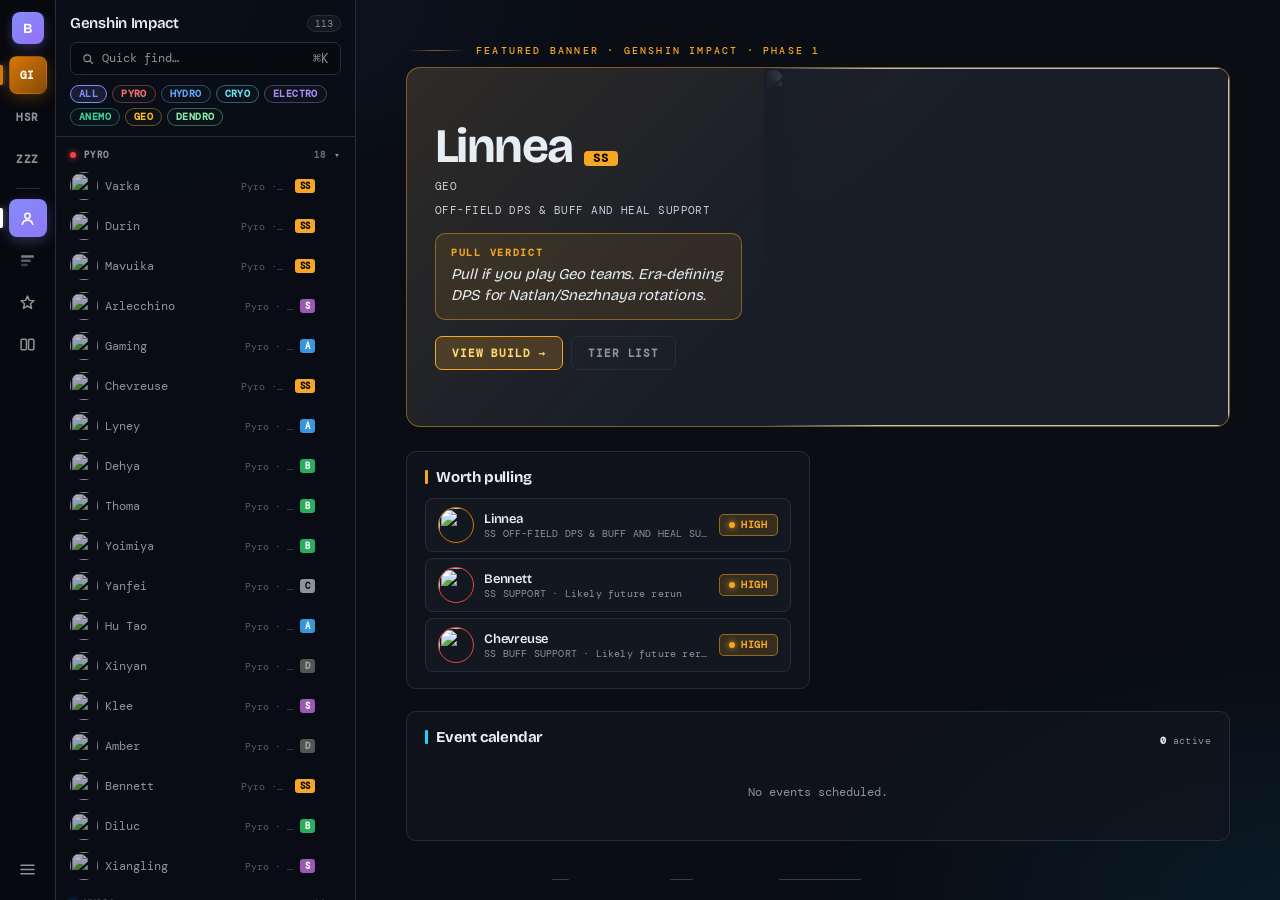
==== index.html @ f8e9bbef "Redesign: Codex nav, Polish detail, Pull Guide landing" ====
<!DOCTYPE html>
<html lang="en">
<head>
  <meta charset="UTF-8">
  <meta name="viewport" content="width=device-width, initial-scale=1.0">
  <title>builds</title>
  <link rel="preconnect" href="https://fonts.googleapis.com">
  <link rel="preconnect" href="https://fonts.gstatic.com" crossorigin>
  <link href="https://fonts.googleapis.com/css2?family=DM+Mono:wght@400;500&family=Bricolage+Grotesque:opsz,wght@12..96,400;12..96,500;12..96,600;12..96,700&display=swap" rel="stylesheet">
  <link rel="stylesheet" href="style.css">
</head>
<body>
  <div id="app">
    <!-- Icon rail: games + lenses + utility -->
    <aside id="rail">
      <div class="rail-brand" title="builds">B</div>
      <nav id="game-tabs" class="rail-section">
        <button class="rail-btn rail-game active" data-game="gi" data-tip="Genshin Impact">GI</button>
        <button class="rail-btn rail-game" data-game="hsr" data-tip="Honkai: Star Rail">HSR</button>
        <button class="rail-btn rail-game" data-game="zzz" data-tip="Zenless Zone Zero">ZZZ</button>
      </nav>
      <div class="rail-divider"></div>
      <nav id="lens-nav" class="rail-section">
        <button class="rail-btn rail-lens active" data-lens="characters" data-tip="Characters">
          <svg viewBox="0 0 16 16" fill="none" aria-hidden="true"><circle cx="8" cy="5.5" r="2.5" stroke="currentColor" stroke-width="1.5"/><path d="M3 14c.5-2.8 2.6-4.5 5-4.5s4.5 1.7 5 4.5" stroke="currentColor" stroke-width="1.5"/></svg>
        </button>
        <button class="rail-btn rail-lens" id="tier-btn" data-lens="tiers" data-tip="Tier list">
          <svg viewBox="0 0 16 16" fill="none" aria-hidden="true"><rect x="2" y="3" width="12" height="2.5" rx="0.5" fill="currentColor" opacity="0.85"/><rect x="2" y="7" width="9" height="2.5" rx="0.5" fill="currentColor" opacity="0.6"/><rect x="2" y="11" width="6" height="2.5" rx="0.5" fill="currentColor" opacity="0.4"/></svg>
        </button>
        <button class="rail-btn rail-lens" data-lens="favorites" data-tip="Pinned">
          <svg viewBox="0 0 16 16" fill="none" aria-hidden="true"><path d="M8 2l1.8 4 4.2.4-3.2 2.8 1 4.4L8 11.3 4.2 13.6l1-4.4L2 6.4l4.2-.4z" stroke="currentColor" stroke-width="1.4" stroke-linejoin="round"/></svg>
        </button>
        <button class="rail-btn rail-lens" data-lens="compare" data-tip="Compare">
          <svg viewBox="0 0 16 16" fill="none" aria-hidden="true"><rect x="2" y="3" width="5" height="10" rx="1" stroke="currentColor" stroke-width="1.4"/><rect x="9" y="3" width="5" height="10" rx="1" stroke="currentColor" stroke-width="1.4"/></svg>
        </button>
      </nav>
      <div class="rail-spacer"></div>
      <button id="density-toggle" class="rail-btn" data-tip="Toggle compact list">
        <svg viewBox="0 0 16 16" fill="none" aria-hidden="true"><path d="M2 4h12M2 8h12M2 12h12" stroke="currentColor" stroke-width="1.6" stroke-linecap="round"/></svg>
      </button>
      <span class="source-credit" id="source-credit"></span>
    </aside>

    <!-- Main area: sidebar + content -->
    <div id="main">
      <aside id="sidebar">
        <div id="sidebar-head">
          <div id="game-info">
            <span id="game-name">Genshin Impact</span>
            <span id="game-count">0</span>
          </div>
          <button id="palette-trigger" aria-label="Open command palette">
            <svg viewBox="0 0 16 16" fill="none" aria-hidden="true"><circle cx="7" cy="7" r="4.5" stroke="currentColor" stroke-width="1.5"/><path d="M10.5 10.5L14 14" stroke="currentColor" stroke-width="1.5" stroke-linecap="round"/></svg>
            <span class="palette-trigger-text">Quick find…</span>
            <span class="kbd palette-trigger-kbd">⌘K</span>
          </button>
          <div id="element-filter"></div>
        </div>
        <ul id="char-list"></ul>
      </aside>

      <main id="content">
        <button id="back-btn" class="hidden" aria-label="Back to character list">&#8592; characters</button>
        <div id="placeholder">
          <div id="highlights"></div>
          <span class="ph-prompt">← select a character · <kbd>/</kbd> to search · <kbd>⌘K</kbd> palette · <kbd>shift+click</kbd> to compare</span>
        </div>
        <div id="tier-view" class="hidden"></div>
        <div id="char-view" class="hidden">
          <header id="crumbs" class="crumbs">
            <span class="crumb crumb-game"></span>
            <span class="crumb-sep">/</span>
            <span class="crumb crumb-section"></span>
            <span class="crumb-sep">/</span>
            <span class="crumb crumb-current"></span>
          </header>
          <div id="char-left">
            <div id="char-portrait-wrap" class="hidden">
              <img id="char-portrait" alt="" referrerpolicy="no-referrer">
              <div id="char-nameplate">
                <h1 id="char-name"></h1>
                <span id="char-meta"></span>
              </div>
            </div>
            <div id="role-callout" class="hidden">
              <div class="role-label">role</div>
              <div id="role-text"></div>
              <div id="role-version" class="role-version"></div>
              <div id="role-status" class="role-status"></div>
            </div>
            <div id="left-cards"></div>
          </div>
          <div id="char-right">
            <div id="build-tabs"></div>
            <div id="build-panel"></div>
            <details id="notes-details">
              <summary>notes</summary>
              <pre id="notes-body"></pre>
            </details>
          </div>
          <aside id="compare-panel"></aside>
        </div>
      </main>
    </div>

    <!-- ⌘K Command palette -->
    <div id="palette" class="hidden" role="dialog" aria-label="Command palette">
      <div class="palette-backdrop"></div>
      <div class="palette-modal" role="document">
        <div class="palette-search">
          <svg viewBox="0 0 16 16" fill="none" aria-hidden="true"><circle cx="7" cy="7" r="4.5" stroke="currentColor" stroke-width="1.5"/><path d="M10.5 10.5L14 14" stroke="currentColor" stroke-width="1.5" stroke-linecap="round"/></svg>
          <input id="palette-input" type="text" placeholder="Search characters, lenses, actions…" autocomplete="off" spellcheck="false" />
          <span class="kbd">esc</span>
        </div>
        <div id="palette-results" class="palette-results"></div>
        <div class="palette-footer">
          <span><span class="kbd">↑</span><span class="kbd">↓</span> navigate</span>
          <span><span class="kbd">↵</span> open</span>
          <span><span class="kbd">⇧↵</span> compare</span>
          <span><span class="kbd">esc</span> close</span>
        </div>
      </div>
    </div>
  </div>
  <script src="app.js"></script>
</body>
</html>
---- style.css ----
*, *::before, *::after { box-sizing: border-box; margin: 0; padding: 0; }

:root {
  --bg:       #0d1117;
  --surface:  #161b22;
  --card:     #1a1f27;
  --card-hi:  #21262d;
  --border:   #2a2f37;
  --border-hi:#3a414b;
  --text:     #e6edf3;
  --muted:    #8b949e;
  --muted-hi: #c9d1d9;
  --accent:   #818cf8;
  --gold:     #f0c040;
  --green:    #3fb950;

  /* fonts */
  --font-mono:    "DM Mono", ui-monospace, "SFMono-Regular", "Cascadia Code", Menlo, monospace;
  --font-display: "Bricolage Grotesque", ui-sans-serif, system-ui, -apple-system, sans-serif;

  /* per-character accent — set by JS on character select; falls back to neutral indigo */
  --char-accent:      #818cf8;
  --char-accent-soft: #a5b4fc;
  --char-accent-fg:   #fff;

  /* ambient body gradient (per game) */
  --ambient-a: transparent;
  --ambient-b: transparent;

  --sidebar-w: 300px;
  --rail-w:    56px;
  font-size: 14px;
}

/* GI — cool blue tint */
body:not(.game-hsr):not(.game-zzz) {
  --bg:       #0a0d14;
  --surface:  #12161f;
  --card:     #181d28;
  --card-hi:  #1f2532;
  --border:   #272d39;
  --border-hi:#373e4c;
  --ambient-a: rgba(59, 130, 246, 0.13);   /* blue, top-left */
  --ambient-b: rgba(14, 165, 233, 0.09);   /* sky, bottom-right */
}

/* HSR — purple tint */
body.game-hsr {
  --bg:       #0d0a14;
  --surface:  #16121f;
  --card:     #1c1828;
  --card-hi:  #231f32;
  --border:   #2c2739;
  --border-hi:#3c364c;
  --ambient-a: rgba(168, 85, 247, 0.14);  /* violet, top-left */
  --ambient-b: rgba(192, 132, 252, 0.09); /* lighter violet, bottom-right */
}

/* ZZZ — warm orange tint */
body.game-zzz {
  --bg:       #100c08;
  --surface:  #1a140d;
  --card:     #1f1811;
  --card-hi:  #271f17;
  --border:   #322a20;
  --border-hi:#43392c;
  --ambient-a: rgba(249, 115, 22, 0.13);  /* orange, top-left */
  --ambient-b: rgba(217, 119, 6, 0.09);   /* amber, bottom-right */
}

body {
  background: var(--bg);
  color: var(--text);
  font-family: var(--font-mono);
  height: 100dvh;
  overflow: hidden;
  position: relative;
}
body::before {
  content: "";
  position: fixed;
  inset: 0;
  background:
    radial-gradient(ellipse 80% 40% at 0% 0%, var(--ambient-a), transparent 60%),
    radial-gradient(ellipse 60% 50% at 100% 100%, var(--ambient-b), transparent 60%);
  pointer-events: none;
  z-index: 0;
  transition: background 0.4s ease;
}
#app { position: relative; z-index: 1; }

#app {
  display: grid;
  grid-template-columns: var(--rail-w) 1fr;
  height: 100dvh;
}

/* ── icon rail (Codex nav) ─────────────────────────────────── */
#rail {
  background: color-mix(in srgb, var(--bg) 70%, #000 30%);
  border-right: 1px solid var(--border);
  display: flex;
  flex-direction: column;
  align-items: center;
  padding: 12px 0;
  gap: 4px;
  position: relative;
  z-index: 2;
}
.rail-brand {
  width: 32px; height: 32px;
  border-radius: 8px;
  background: linear-gradient(135deg, var(--char-accent, #6366f1), color-mix(in srgb, var(--char-accent, #6366f1) 50%, #a855f7));
  display: flex; align-items: center; justify-content: center;
  color: #fff;
  font-family: var(--font-display);
  font-weight: 700; font-size: 14px;
  letter-spacing: -0.5px;
  margin-bottom: 8px;
  box-shadow: 0 4px 12px color-mix(in srgb, var(--char-accent, #6366f1) 28%, transparent);
  transition: box-shadow 0.3s, background 0.3s;
  flex-shrink: 0;
}
.rail-section { display: flex; flex-direction: column; gap: 4px; align-items: center; }
.rail-divider {
  width: 24px; height: 1px;
  background: var(--border);
  margin: 6px 0;
  flex-shrink: 0;
}
.rail-spacer { flex: 1; min-height: 4px; }

.rail-btn {
  position: relative;
  width: 38px; height: 38px;
  border-radius: 8px;
  background: transparent;
  border: 1px solid transparent;
  color: var(--muted);
  cursor: pointer;
  display: inline-flex;
  align-items: center;
  justify-content: center;
  font-family: var(--font-mono);
  font-size: 10.5px;
  font-weight: 700;
  letter-spacing: 0.04em;
  transition: color 0.12s, background 0.12s, border-color 0.12s;
  flex-shrink: 0;
}
.rail-btn:hover {
  color: var(--text);
  background: rgba(255,255,255,0.04);
}
.rail-btn svg { width: 17px; height: 17px; flex-shrink: 0; }
.rail-btn.active {
  color: #fff;
  background: linear-gradient(135deg, var(--char-accent), color-mix(in srgb, var(--char-accent) 60%, #a855f7));
  box-shadow: 0 4px 14px color-mix(in srgb, var(--char-accent) 30%, transparent);
}
.rail-btn.active::before {
  content: "";
  position: absolute;
  left: -10px;
  top: 8px; bottom: 8px;
  width: 3px;
  background: #fff;
  border-radius: 0 2px 2px 0;
  box-shadow: 0 0 6px rgba(255,255,255,0.5);
}
/* tooltip on rail-btn hover */
.rail-btn[data-tip]::after {
  content: attr(data-tip);
  position: absolute;
  left: calc(100% + 10px);
  top: 50%;
  transform: translateY(-50%);
  background: rgba(20, 22, 30, 0.95);
  backdrop-filter: blur(6px);
  color: var(--text);
  font-family: var(--font-mono);
  font-size: 10.5px;
  letter-spacing: 0;
  padding: 4px 9px;
  border-radius: 5px;
  border: 1px solid var(--border-hi);
  white-space: nowrap;
  opacity: 0;
  pointer-events: none;
  z-index: 20;
  transition: opacity 0.12s;
  text-transform: none;
  font-weight: 400;
  box-shadow: 0 4px 16px rgba(0,0,0,0.4);
}
.rail-btn:hover[data-tip]::after { opacity: 1; transition-delay: 0.5s; }
.rail-btn .rail-pill {
  position: absolute;
  top: -3px;
  right: -3px;
  font-size: 8px;
  font-weight: 700;
  padding: 1px 4px;
  border-radius: 4px;
  background: var(--char-accent);
  color: #fff;
  letter-spacing: 0.04em;
}
#rail .source-credit {
  writing-mode: vertical-rl;
  transform: rotate(180deg);
  font-size: 9px;
  letter-spacing: 0.12em;
  opacity: 0.5;
  padding: 8px 0;
  display: none;
}

/* ── main area (sidebar + content) ──────────────────────────── */
#main {
  display: grid;
  grid-template-columns: var(--sidebar-w) 1fr;
  height: 100dvh;
  overflow: hidden;
  min-width: 0;
}

/* ── (deprecated topbar removed; rules below kept for legacy classes) ── */
.logo { font-weight: 700; color: var(--text); letter-spacing: -0.5px; }
.chrome-btn {
  background: transparent;
  border: 1px solid var(--border);
  color: var(--muted);
  border-radius: 5px;
  padding: 4px 8px;
  display: inline-flex;
  align-items: center;
  justify-content: center;
  cursor: pointer;
  transition: color 0.12s, border-color 0.12s, background 0.12s;
}
.chrome-btn:hover { color: var(--text); border-color: var(--muted); }
.chrome-btn.active {
  color: var(--accent);
  border-color: var(--accent);
  background: color-mix(in srgb, var(--accent) 12%, transparent);
}
.source-link { color: var(--muted); text-decoration: none; transition: color 0.12s; }
.source-link:hover { color: var(--accent); }
.source-sep { color: var(--border); }

/* ── game tabs (rail variant) ── */
.rail-game.active {
  color: #fff;
  background: linear-gradient(135deg, var(--accent-game), color-mix(in srgb, var(--accent-game, var(--accent)) 60%, transparent));
  box-shadow: 0 4px 14px color-mix(in srgb, var(--accent-game, var(--accent)) 30%, transparent);
}
.rail-game[data-game="gi"]  { --accent-game: #d97706; }
.rail-game[data-game="hsr"] { --accent-game: #6366f1; }
.rail-game[data-game="zzz"] { --accent-game: #d946ef; }
.rail-game.active::before { background: var(--accent-game); }

/* HSR path badge + release date next to character name */
.path-badge {
  font-size: 11px;
  color: var(--muted);
  border: 1px solid var(--border);
  border-radius: 4px;
  padding: 1px 6px;
  vertical-align: middle;
  margin-left: 6px;
}
.release-date {
  font-size: 11px;
  color: var(--muted);
  margin-left: 8px;
  vertical-align: middle;
}

/* ── layout (deprecated, kept for back-compat with mobile rules) ── */
#layout { display: contents; }

/* ── sidebar ── */
#sidebar {
  flex-shrink: 0;
  border-right: 1px solid var(--border);
  display: flex;
  flex-direction: column;
  overflow: hidden;
  background: color-mix(in srgb, var(--bg) 85%, transparent);
}

#sidebar-head {
  padding: 14px 14px 10px;
  border-bottom: 1px solid var(--border);
  display: flex;
  flex-direction: column;
  gap: 10px;
  flex-shrink: 0;
}
#game-info {
  display: flex; align-items: center; justify-content: space-between;
}
#game-name {
  font-family: var(--font-display);
  font-weight: 600;
  font-size: 15px;
  color: var(--text);
  letter-spacing: -0.3px;
}
#game-count {
  font-size: 10px;
  color: var(--muted);
  background: rgba(255,255,255,0.04);
  border: 1px solid var(--border);
  padding: 1px 7px;
  border-radius: 10px;
  font-variant-numeric: tabular-nums;
}

#palette-trigger {
  display: flex; align-items: center; gap: 8px;
  padding: 7px 11px;
  background: rgba(0,0,0,0.3);
  border: 1px solid var(--border);
  border-radius: 7px;
  color: var(--muted);
  cursor: pointer;
  font-family: var(--font-mono);
  transition: border-color 0.12s, color 0.12s, background 0.12s;
  width: 100%;
  text-align: left;
}
#palette-trigger:hover {
  border-color: var(--border-hi);
  color: var(--text);
  background: rgba(0,0,0,0.4);
}
#palette-trigger svg { width: 12px; height: 12px; flex-shrink: 0; }
.palette-trigger-text { flex: 1; font-size: 11.5px; }
.palette-trigger-kbd { margin-left: auto; }

#element-filter {
  display: flex;
  flex-wrap: wrap;
  gap: 5px;
}
#element-filter:empty { display: none; }

.elem-btn {
  font-family: var(--font-mono);
  font-size: 9.5px;
  font-weight: 600;
  padding: 2px 8px;
  border-radius: 10px;
  border: 1px solid var(--border);
  background: rgba(255,255,255,0.02);
  color: var(--muted);
  cursor: pointer;
  letter-spacing: 0.04em;
  text-transform: uppercase;
  transition: opacity 0.1s, color 0.1s, border-color 0.1s, background 0.1s;
}
.elem-btn:hover { color: var(--text); border-color: var(--border-hi); }
.elem-btn-all {
  border-color: var(--accent);
  color: var(--accent);
  background: color-mix(in srgb, var(--accent) 12%, transparent);
}

#char-list {
  list-style: none;
  overflow-y: auto;
  flex: 1;
  padding: 4px 0;
}
#char-list::-webkit-scrollbar { width: 4px; }
#char-list::-webkit-scrollbar-track { background: transparent; }
#char-list::-webkit-scrollbar-thumb { background: var(--border); border-radius: 2px; }

#char-list li {
  padding: 6px 10px 6px 12px;
  cursor: pointer;
  font-size: 12px;
  color: var(--muted);
  border-left: 2px solid transparent;
  transition: color 0.1s, border-color 0.1s, background 0.1s;
  display: flex;
  align-items: center;
  gap: 7px;
  overflow: hidden;
}
.li-icon {
  width: 28px;
  height: 28px;
  border-radius: 50%;
  object-fit: cover;
  flex-shrink: 0;
  opacity: 0.7;
  transition: opacity 0.1s;
}
#char-list li:hover .li-icon,
#char-list li.active .li-icon { opacity: 1; }
.li-name {
  flex: 1 1 60%;
  overflow: hidden;
  text-overflow: ellipsis;
  white-space: nowrap;
  min-width: 7ch;
}
.li-ver {
  font-size: 10px;
  color: var(--muted);
  opacity: 0.6;
  flex: 0 1 auto;
  white-space: nowrap;
  overflow: hidden;
  text-overflow: ellipsis;
  min-width: 0;
}
#char-list li:hover { color: var(--text); background: var(--surface); }
#char-list li.active {
  color: var(--char-accent);
  border-left-color: var(--char-accent);
  background: color-mix(in srgb, var(--char-accent) 8%, var(--surface));
}

/* ── main content ── */
#content {
  flex: 1;
  overflow-y: auto;
  padding: 20px 22px;
}
#content::-webkit-scrollbar { width: 6px; }
#content::-webkit-scrollbar-track { background: transparent; }
#content::-webkit-scrollbar-thumb { background: var(--border); border-radius: 3px; }

#placeholder {
  height: 100%;
  display: flex;
  align-items: center;
  justify-content: center;
}
.ph-prompt { color: var(--muted); font-size: 13px; }

.hidden { display: none !important; }

/* ── character view grid (Chasey-inspired three-region layout) ── */
#char-view {
  display: grid;
  grid-template-columns: minmax(220px, 280px) minmax(0, 1fr);
  gap: 14px 22px;
  align-items: start;
  animation: char-fade 220ms ease-out;
}
#char-left {
  display: flex;
  flex-direction: column;
  gap: 14px;
  position: sticky;
  top: 0;
  align-self: start;
}
#char-right {
  display: flex;
  flex-direction: column;
  gap: 14px;
  min-width: 0;
}
@keyframes char-fade { from { opacity: 0; transform: translateY(4px); } to { opacity: 1; transform: none; } }

#char-portrait-wrap {
  position: relative;
  width: 100%;
  aspect-ratio: 3 / 4;
  overflow: hidden;
  border-radius: 10px;
  background: linear-gradient(180deg, var(--card) 0%, #14181f 100%);
  border: 1px solid var(--border);
  box-shadow: 0 1px 0 0 color-mix(in srgb, var(--char-accent) 18%, transparent) inset,
              0 0 0 1px color-mix(in srgb, var(--char-accent) 14%, transparent);
  transition: box-shadow 0.3s ease;
}
#char-portrait-wrap.hidden { display: none; }
#char-portrait {
  position: absolute;
  inset: 0;
  width: 100%;
  height: 100%;
  object-fit: cover;
  object-position: center top;
  display: block;
}
body.game-zzz #char-portrait { transform: scale(1.15); object-position: center 30%; }

/* gradient fade so the nameplate is readable */
#char-portrait-wrap::after {
  content: "";
  position: absolute;
  inset: auto 0 0 0;
  height: 50%;
  background: linear-gradient(180deg, transparent 0%, rgba(8,10,14,0.0) 30%, rgba(8,10,14,0.78) 78%, rgba(8,10,14,0.92) 100%);
  pointer-events: none;
}

#char-nameplate {
  position: absolute;
  left: 14px;
  right: 14px;
  bottom: 14px;
  z-index: 2;
  display: flex;
  flex-direction: column;
  gap: 4px;
  pointer-events: none;
}
#char-name {
  font-size: 26px;
  font-weight: 700;
  letter-spacing: -0.6px;
  color: #fff;
  text-shadow: 0 1px 2px rgba(0,0,0,0.6);
  display: flex;
  align-items: center;
  gap: 8px;
  flex-wrap: wrap;
  line-height: 1.05;
  font-family: var(--font-display);
}
#char-name::before {
  content: "";
  display: inline-block;
  width: 3px;
  height: 1em;
  background: var(--char-accent);
  border-radius: 1px;
  margin-right: 2px;
  box-shadow: 0 0 8px color-mix(in srgb, var(--char-accent) 70%, transparent);
}
.char-tier-badge { font-size: 11px; padding: 2px 7px; }
#char-meta {
  font-size: 11px;
  color: var(--muted-hi);
  text-shadow: 0 1px 2px rgba(0,0,0,0.7);
  display: flex;
  flex-wrap: wrap;
  gap: 6px;
  align-items: center;
}

/* ── role callout (left column, under portrait) ── */
#role-callout {
  background: var(--card);
  border: 1px solid var(--border);
  border-radius: 10px;
  padding: 14px 16px;
  position: relative;
  overflow: hidden;
}
#role-callout::before {
  content: "";
  position: absolute;
  left: 0; top: 0; bottom: 0;
  width: 3px;
  background: var(--char-accent);
  box-shadow: 0 0 12px color-mix(in srgb, var(--char-accent) 50%, transparent);
}
.role-label {
  font-size: 10px;
  font-weight: 700;
  letter-spacing: 0.12em;
  color: var(--char-accent);
  text-transform: uppercase;
  margin-bottom: 6px;
}
#role-text {
  font-size: 14px;
  font-weight: 600;
  color: var(--text);
  letter-spacing: 0.02em;
  text-transform: uppercase;
  line-height: 1.25;
}
.role-star { color: var(--gold); font-size: 11px; margin-left: 2px; }
.role-version {
  font-size: 11px;
  color: var(--muted);
  margin-top: 8px;
  padding-top: 8px;
  border-top: 1px dashed var(--border-hi);
}
.role-version:empty { display: none; }

/* status pill (NEW / RECENT / UPCOMING) */
.role-status {
  margin-top: 8px;
}
.role-status:empty { display: none; }
.pill {
  display: inline-block;
  font-size: 9px;
  font-weight: 700;
  letter-spacing: 0.1em;
  padding: 2px 7px;
  border-radius: 3px;
  text-transform: uppercase;
  border: 1px solid transparent;
}
.pill-new {
  background: color-mix(in srgb, var(--char-accent) 18%, transparent);
  border-color: var(--char-accent);
  color: var(--char-accent);
}
.pill-recent {
  background: color-mix(in srgb, var(--char-accent) 8%, transparent);
  border-color: color-mix(in srgb, var(--char-accent) 45%, transparent);
  color: color-mix(in srgb, var(--char-accent) 75%, var(--text));
}
.pill-upcoming {
  background: rgba(255, 255, 255, 0.04);
  border-color: var(--border-hi);
  color: var(--muted-hi);
}

/* sidebar status pill (small dot) */
.li-status {
  display: inline-block;
  width: 6px;
  height: 6px;
  border-radius: 50%;
  background: var(--accent);
  margin-left: 6px;
  flex-shrink: 0;
  box-shadow: 0 0 6px color-mix(in srgb, var(--accent) 60%, transparent);
}

/* ── left-column extra cards (stat targets, pull priority) ── */
#left-cards {
  display: flex;
  flex-direction: column;
  gap: 14px;
}
#left-cards:empty { display: none; }
.build-card.left-card { padding: 12px 14px; }
.build-card.left-card .card-label { margin-bottom: 8px; padding-bottom: 6px; }

.stat-target-grid {
  display: grid;
  grid-template-columns: minmax(0, 1fr) auto;
  gap: 4px 12px;
  font-size: 11.5px;
  line-height: 1.5;
}
.stat-target-grid + .stat-section-title { margin-top: 10px; }
.stat-section-title {
  font-size: 10px;
  font-weight: 700;
  letter-spacing: 0.08em;
  text-transform: uppercase;
  color: var(--muted);
  margin-bottom: 4px;
  padding-bottom: 4px;
  border-bottom: 1px dashed var(--border-hi);
}
.st-label {
  color: var(--muted);
  white-space: nowrap;
  overflow: hidden;
  text-overflow: ellipsis;
}
.st-value {
  color: var(--text);
  font-weight: 500;
  font-variant-numeric: tabular-nums;
  text-align: right;
  white-space: nowrap;
}
.st-full {
  grid-column: 1 / -1;
  color: var(--text);
}

/* pull priority */
.pull-priority .pp-body {
  font-size: 12px;
  color: var(--text);
  line-height: 1.5;
  padding: 6px 10px;
  background: color-mix(in srgb, var(--char-accent) 10%, transparent);
  border: 1px solid color-mix(in srgb, var(--char-accent) 30%, transparent);
  border-radius: 6px;
  font-style: italic;
  font-weight: 500;
}

/* ── team thumbnails (HSR & ZZZ) ── */
.team-thumbs {
  display: inline-flex;
  flex-wrap: wrap;
  gap: 6px;
  align-items: center;
}
.team-thumb {
  display: inline-flex;
  align-items: center;
  gap: 5px;
  padding: 2px 8px 2px 2px;
  background: var(--surface);
  border: 1px solid var(--border);
  border-radius: 16px;
  font-size: 11px;
  color: var(--text);
}
.tm-icon {
  width: 22px;
  height: 22px;
  border-radius: 50%;
  object-fit: cover;
  flex-shrink: 0;
  background: var(--surface);
}
.tm-icon-blank {
  background: linear-gradient(135deg, var(--card-hi), var(--border));
}
.tm-name {
  white-space: nowrap;
  letter-spacing: -0.01em;
}

.hsr-team-members.team-thumbs { display: flex; }

#build-tabs {
  display: flex;
  gap: 8px;
  flex-wrap: wrap;
  margin-bottom: 0;
}
#build-tabs:empty { display: none; }

.tab-btn {
  background: var(--surface);
  border: 1px solid var(--border);
  border-radius: 6px;
  color: var(--muted);
  cursor: pointer;
  font-family: inherit;
  font-size: 11px;
  padding: 5px 12px;
  transition: color 0.15s, border-color 0.15s, background 0.15s;
  display: flex;
  align-items: center;
  gap: 6px;
  text-transform: uppercase;
  letter-spacing: 0.04em;
}
.tab-btn:hover { color: var(--text); border-color: var(--muted); }
.tab-btn.active {
  color: var(--char-accent);
  border-color: var(--char-accent);
  background: color-mix(in srgb, var(--char-accent) 10%, var(--card));
}
.tab-star { color: var(--gold); font-size: 10px; }

/* ── build panel (right column, 2-col grid of cards) ── */
#build-panel {
  display: grid;
  grid-template-columns: 1fr;
  gap: 12px;
}
@media (min-width: 1280px) {
  #build-panel { grid-template-columns: 1fr 1fr; }
}
@media (max-width: 880px) {
  #char-view {
    grid-template-columns: 1fr;
  }
  #char-left { position: static; }
  #char-portrait-wrap { aspect-ratio: 16/9; max-height: 360px; }
  #char-portrait { object-position: center 25%; }
}
@media (max-width: 720px) {
  #build-panel { grid-template-columns: 1fr; }
}
.build-card.wide { grid-column: 1 / -1; }

.build-card {
  background: var(--card);
  border: 1px solid var(--border);
  border-radius: 10px;
  padding: 14px 16px;
  transition: border-color 0.18s;
}
.build-card:hover { border-color: var(--border-hi); }

.card-label {
  font-size: 10px;
  font-weight: 700;
  letter-spacing: 0.1em;
  color: var(--char-accent);
  text-transform: uppercase;
  margin-bottom: 10px;
  display: flex;
  align-items: center;
  gap: 7px;
  padding-bottom: 8px;
  border-bottom: 1px solid color-mix(in srgb, var(--char-accent) 16%, var(--border));
}
.card-label .sec-ico {
  width: 14px;
  height: 14px;
  flex-shrink: 0;
  opacity: 0.9;
}
.card-body {
  font-size: 12px;
  line-height: 1.65;
  color: var(--text);
  white-space: pre-wrap;
  word-break: break-word;
}
.card-body .tier-1 { color: var(--gold); }
.card-body .tier-2 { color: #a5b4fc; }
.card-body .tier-eq { color: var(--muted); }

/* ── rarity pills (Chasey-style tinted item chips) ── */
.item-pill {
  display: inline-block;
  font-size: 12px;
  font-weight: 500;
  padding: 2px 9px;
  border-radius: 4px;
  background: var(--surface);
  border: 1px solid var(--border-hi);
  color: var(--text);
  line-height: 1.4;
  letter-spacing: -0.01em;
  white-space: nowrap;
}
.item-pill.rarity-5 {
  background: color-mix(in srgb, #f0b400 14%, transparent);
  border-color: color-mix(in srgb, #f0b400 50%, transparent);
  color: #fcd66e;
}
.item-pill.rarity-4 {
  background: color-mix(in srgb, #b78bff 14%, transparent);
  border-color: color-mix(in srgb, #b78bff 45%, transparent);
  color: #d4bbff;
}
.item-pill.rarity-3 {
  background: color-mix(in srgb, #5b9eff 14%, transparent);
  border-color: color-mix(in srgb, #5b9eff 45%, transparent);
  color: #a8c8ff;
}
.item-pill.tier-1 { box-shadow: 0 0 0 1px color-mix(in srgb, currentColor 40%, transparent) inset; }
.item-pill.tier-eq { opacity: 0.65; }
.item-name-wrap { display: inline-block; }
.item-foot {
  color: var(--char-accent);
  font-weight: 700;
  font-size: 11px;
  margin-left: 1px;
  vertical-align: super;
}

/* ── notes ── */
#notes-details {
  background: var(--card);
  border: 1px solid var(--border);
  border-radius: 10px;
  padding: 12px 16px;
}
#notes-details summary {
  cursor: pointer;
  font-size: 10px;
  font-weight: 700;
  letter-spacing: 0.1em;
  text-transform: uppercase;
  color: var(--char-accent);
  user-select: none;
  list-style: none;
}
#notes-details summary::before {
  content: "▶ ";
  font-size: 8px;
}
#notes-details[open] summary::before { content: "▼ "; }
#notes-body {
  margin-top: 12px;
  font-size: 12px;
  line-height: 1.65;
  color: var(--text);
  white-space: pre-wrap;
  word-break: break-word;
  font-family: inherit;
}

/* ── ranked item list (weapons / LC / W-engines) ── */
.item-list { display: flex; flex-direction: column; gap: 8px; }
.item-row { display: flex; gap: 8px; align-items: flex-start; }
.item-rank {
  font-size: 10px;
  color: var(--muted);
  width: 14px;
  flex-shrink: 0;
  padding-top: 2px;
  text-align: right;
}
.item-body { display: flex; flex-direction: column; gap: 2px; min-width: 0; }
.item-name { font-size: 12px; font-weight: 600; word-break: break-word; }
.item-desc { font-size: 11px; color: var(--muted); line-height: 1.5; white-space: pre-wrap; word-break: break-word; }

/* ── ability priority chain ── */
.ability-chain { display: flex; flex-wrap: wrap; align-items: center; gap: 4px; padding: 4px 0; }
.ability-node {
  font-size: 11px;
  border: 1px solid var(--border);
  border-radius: 4px;
  padding: 2px 8px;
  background: var(--surface);
  white-space: nowrap;
}
.ability-arrow { color: var(--muted); font-size: 11px; }
.ability-note { font-size: 11px; color: var(--muted); margin-top: 8px; line-height: 1.5; font-style: italic; }

/* ── stat grid (ZZZ disc slot assignments) ── */
.stat-grid {
  display: grid;
  grid-template-columns: auto 1fr;
  gap: 4px 12px;
  font-size: 12px;
  line-height: 1.6;
}
.stat-slot { color: var(--muted); font-size: 11px; white-space: nowrap; }
.stat-val { color: var(--text); word-break: break-word; }
.stat-full { grid-column: 1 / -1; color: var(--text); }

/* ── ZZZ disc drive sets ── */
.disc-sets {
  display: flex;
  flex-direction: column;
  gap: 8px;
  margin-bottom: 12px;
}
.disc-row {
  display: flex;
  align-items: center;
  flex-wrap: wrap;
  gap: 6px;
}
.disc-pc-label {
  font-size: 10px;
  font-weight: 700;
  letter-spacing: 0.06em;
  color: var(--muted);
  text-transform: uppercase;
  flex-shrink: 0;
  width: 28px;
}
.disc-chip {
  font-size: 11px;
  color: var(--muted);
  background: var(--surface);
  border: 1px solid var(--border);
  border-radius: 4px;
  padding: 2px 8px;
  white-space: nowrap;
}
.disc-chip.disc-bis {
  color: var(--char-accent);
  border-color: color-mix(in srgb, var(--char-accent) 60%, transparent);
  background: color-mix(in srgb, var(--char-accent) 8%, var(--surface));
}
.disc-pair-group {
  display: inline-flex;
  align-items: center;
  gap: 2px;
}
.disc-pair-sep {
  font-size: 10px;
  color: var(--muted);
  padding: 0 1px;
}
.disc-chip-wrap {
  display: inline-flex;
  flex-direction: column;
  align-items: flex-start;
  gap: 2px;
}
.disc-chip-label {
  font-size: 10px;
  color: var(--muted);
  opacity: 0.8;
  padding-left: 2px;
}
.disc-notes-body {
  font-size: 12px;
  line-height: 1.65;
  color: var(--text);
  white-space: pre-wrap;
  word-break: break-word;
  opacity: 0.85;
}

/* ── ZZZ team comps ── */
.team-chips {
  display: flex;
  flex-wrap: wrap;
  gap: 6px;
}
.team-rows {
  display: flex;
  flex-direction: column;
  gap: 6px;
}
.team-row {
  display: flex;
  flex-wrap: wrap;
  align-items: center;
  gap: 5px;
}
.team-chip {
  font-size: 11px;
  color: var(--muted);
  background: var(--surface);
  border: 1px solid var(--border);
  border-radius: 4px;
  padding: 3px 10px;
  white-space: nowrap;
}
.team-member-chip {
  font-size: 10px;
  color: var(--char-accent);
  background: transparent;
  border: 1px solid var(--border);
  border-radius: 3px;
  padding: 2px 7px;
  white-space: nowrap;
}


/* ── HSR example teams ── */
.hsr-teams {
  display: flex;
  flex-direction: column;
  gap: 10px;
}
.hsr-team-group {
  display: flex;
  flex-direction: column;
  gap: 4px;
}
.hsr-team-label {
  font-size: 10px;
  color: var(--muted);
  text-transform: uppercase;
  letter-spacing: 0.05em;
}
.hsr-team-members {
  display: flex;
  flex-wrap: wrap;
  gap: 5px;
}
.hsr-team-chip {
  font-size: 11px;
  background: var(--surface);
  border: 1px solid var(--border);
  border-radius: 4px;
  padding: 3px 10px;
  white-space: nowrap;
}

#tier-wrap { display: none; }

/* ── Tier badges (sidebar) ───────────────────────────────── */
.tier-badge {
  font-size: 9px;
  font-weight: 700;
  padding: 1px 5px;
  border-radius: 3px;
  margin-left: auto;
  flex-shrink: 0;
  letter-spacing: 0.02em;
}
.tier-T0   { background: #f5a623; color: #000; }
.tier-T0_5 { background: #e8832a; color: #fff; }
.tier-T1   { background: #9b59b6; color: #fff; }
.tier-T1_5 { background: #5b7fd4; color: #fff; }
.tier-T2   { background: #3498db; color: #fff; }
.tier-T3   { background: #27ae60; color: #fff; }
.tier-T4   { background: var(--muted); color: var(--bg); }
.tier-SS   { background: #f5a623; color: #000; }
.tier-S    { background: #9b59b6; color: #fff; }
.tier-A    { background: #3498db; color: #fff; }
.tier-B    { background: #27ae60; color: #fff; }
.tier-C    { background: var(--muted); color: var(--bg); }
.tier-D    { background: #555; color: #aaa; }

/* ── Tier view ───────────────────────────────────────────── */
.tier-section { margin-bottom: 28px; }
.tier-section-header {
  display: inline-block;
  font-size: 11px;
  font-weight: 700;
  letter-spacing: 0.06em;
  padding: 2px 8px;
  border-radius: 4px;
  margin-bottom: 10px;
}
.tier-char-grid {
  display: flex;
  flex-wrap: wrap;
  gap: 8px;
}
.tier-char-chip {
  display: flex;
  align-items: center;
  gap: 6px;
  font-size: 12px;
  background: var(--surface);
  border: 1px solid var(--border);
  border-radius: 6px;
  padding: 4px 8px 4px 4px;
  cursor: default;
}
.tier-char-icon {
  width: 28px;
  height: 28px;
  border-radius: 4px;
  object-fit: cover;
}
.tier-char-name { color: var(--text); }
.view-header {
  font-size: 10px;
  font-weight: 700;
  letter-spacing: 0.08em;
  text-transform: uppercase;
  color: var(--muted);
  margin-bottom: 16px;
}

/* ── back button (mobile only, floats over content) ── */
#back-btn {
  display: none;
}
@media (max-width: 640px) {
  #back-btn {
    display: inline-flex;
    align-items: center;
    gap: 6px;
    position: fixed;
    top: 12px;
    left: 12px;
    z-index: 20;
    background: color-mix(in srgb, var(--bg) 88%, transparent);
    backdrop-filter: blur(8px);
    border: 1px solid var(--border-hi);
    color: var(--char-accent);
    font-family: var(--font-mono);
    font-size: 12px;
    font-weight: 600;
    cursor: pointer;
    padding: 7px 12px;
    border-radius: 7px;
    box-shadow: 0 4px 14px rgba(0,0,0,0.4);
    text-decoration: none;
  }
  #back-btn.hidden { display: none; }
  #back-btn:hover, #back-btn:active {
    background: color-mix(in srgb, var(--char-accent) 18%, var(--bg));
  }
  /* Push content down so it doesn't sit under the back button */
  body.viewing-char #content { padding-top: 56px; }
}

/* ── mobile + tablet layout ─────────────────────────────────── */
@media (max-width: 880px) {
  :root { --sidebar-w: 260px; }
  #char-view {
    grid-template-columns: 1fr;
  }
  #char-left { position: static; }
  #char-portrait-wrap { aspect-ratio: 16/9; max-height: 280px; }
  #char-portrait { object-position: center 22%; }
}

@media (max-width: 640px) {
  :root {
    --rail-w: 0px;
    --sidebar-w: 100vw;
    font-size: 13px;
  }

  /* Rail collapses to a fixed bottom bar */
  #app {
    grid-template-columns: 1fr;
    grid-template-rows: minmax(0, 1fr) 56px;
  }
  #rail {
    grid-row: 2;
    grid-column: 1;
    flex-direction: row;
    width: 100%;
    height: 56px;
    min-width: 0;
    border-right: none;
    border-top: 1px solid var(--border);
    padding: 6px 10px;
    gap: 4px;
    overflow-x: auto;
    overflow-y: hidden;
    -webkit-overflow-scrolling: touch;
    flex-wrap: nowrap;
    align-items: center;
    background: color-mix(in srgb, var(--bg) 92%, #000 8%);
    z-index: 5;
  }
  #rail::-webkit-scrollbar { display: none; }
  #rail .rail-brand { display: none; }
  #rail .rail-divider {
    width: 1px;
    height: 22px;
    margin: 0 4px;
    flex-shrink: 0;
  }
  #rail .rail-section {
    flex-direction: row;
    gap: 4px;
  }
  #rail .rail-spacer { display: none; }
  #rail .rail-btn[data-tip]::after { display: none; }
  #rail .rail-btn.active::before { display: none; }
  #rail .rail-btn {
    width: 40px; height: 40px;
    flex-shrink: 0;
  }

  #main {
    grid-row: 1;
    grid-template-columns: 1fr;
    position: relative;
    overflow: hidden;
    min-height: 0;
  }

  #sidebar {
    position: absolute;
    inset: 0;
    width: 100%;
    border-right: none;
    z-index: 10;
    transition: opacity 0.15s, visibility 0.15s, transform 0.2s;
  }
  #sidebar-head { padding: 12px 14px 10px; }
  #game-name { font-size: 16px; }
  #palette-trigger { padding: 9px 12px; font-size: 13px; }
  .palette-trigger-text { font-size: 13px; }

  #content {
    position: absolute;
    inset: 0;
    width: 100%;
    padding: 14px;
    visibility: hidden;
    opacity: 0;
    transition: opacity 0.15s, visibility 0.15s;
  }
  body.viewing-char #sidebar {
    visibility: hidden;
    opacity: 0;
    pointer-events: none;
  }
  body.viewing-char #content {
    visibility: visible;
    opacity: 1;
  }

  /* Larger tap targets in the list */
  #char-list li {
    padding: 10px 12px;
    font-size: 14px;
    gap: 9px;
  }
  #char-list li.list-section-header {
    padding: 14px 14px 6px;
    font-size: 9.5px;
  }
  .li-icon { width: 34px; height: 34px; }
  .li-name { font-size: 13.5px; }
  .li-ver { font-size: 11px; }
  .li-fav { opacity: 1; padding: 4px 6px; font-size: 14px; }

  /* Element filter chips become a horizontal scroll on mobile */
  #element-filter {
    overflow-x: auto;
    flex-wrap: nowrap;
    -webkit-overflow-scrolling: touch;
    padding-bottom: 4px;
  }
  #element-filter::-webkit-scrollbar { display: none; }
  .elem-btn { flex-shrink: 0; padding: 4px 10px; font-size: 11px; }

  /* Character detail: stack everything */
  #char-view { gap: 14px; }
  #char-left {
    display: grid;
    grid-template-columns: 1fr;
    gap: 12px;
  }
  #char-portrait-wrap {
    aspect-ratio: 16/9;
    max-height: 240px;
    border-radius: 8px;
  }
  #char-name { font-size: 22px; }
  #char-meta { font-size: 10.5px; }
  #role-callout { padding: 12px 14px; }
  #role-text { font-size: 13px; }

  /* Build panel: single column */
  #build-panel { grid-template-columns: 1fr; gap: 10px; }
  .build-card { padding: 12px 14px; }
  .build-card.wide { grid-column: 1; }
  .card-body { font-size: 12.5px; }
  .item-pill { font-size: 12px; }

  /* Tabs */
  #build-tabs { gap: 6px; flex-wrap: wrap; }
  .tab-btn { font-size: 11px; padding: 5px 10px; }

  /* Compare panel stacks below */
  body.compare-on #char-view { grid-template-columns: 1fr; }
  #compare-panel { padding: 12px; }

  /* Crumbs wrap */
  .crumbs { flex-wrap: wrap; font-size: 10px; }
  .crumb-current { font-size: 12px; }

  /* Tier view filter bar wraps and scrolls */
  .tv-head { flex-direction: column; align-items: stretch; gap: 12px; }
  .tv-search { min-width: 0; width: 100%; }
  .tv-filterbar {
    flex-direction: column;
    align-items: flex-start;
    gap: 10px;
  }
  .tv-fgroup {
    overflow-x: auto;
    flex-wrap: nowrap;
    -webkit-overflow-scrolling: touch;
    padding-bottom: 2px;
    width: 100%;
  }
  .tv-fgroup::-webkit-scrollbar { display: none; }
  .tv-fpill { flex-shrink: 0; }
  .tv-density { align-self: stretch; }
  .tv-resultcount { margin-left: 0; }
  .tv-grid { grid-template-columns: 1fr; }
  .tv-letter { font-size: 19px; }

  /* Landing: pull guide */
  .pg-body { padding: 14px 12px 24px; }
  .pg-livestream {
    grid-template-columns: auto 1fr;
    gap: 10px;
  }
  .pg-livestream-timer { grid-column: 1 / -1; justify-content: flex-start; }
  .pg-livestream-link {
    grid-column: 1 / -1;
    text-align: center;
    padding: 7px 14px;
  }
  .pg-banner {
    grid-template-columns: 1fr;
    min-height: 0;
  }
  .pg-banner-art {
    height: 200px;
    order: -1;
  }
  .pg-banner-art::after {
    background: linear-gradient(180deg, transparent 50%, var(--card) 100%);
  }
  .pg-banner-left { padding: 18px 16px 22px; }
  .pg-banner-title { font-size: 36px; }
  .pg-verdict { padding: 11px 13px; }
  .pg-verdict-text { font-size: 13.5px; }
  .pg-timer { flex-wrap: wrap; gap: 8px; }
  .pg-banner-cta { flex-wrap: wrap; }
  .pg-cta { flex: 1 1 auto; text-align: center; }
  .pg-twocol { grid-template-columns: 1fr; gap: 12px; }
  .pg-mini { padding: 14px 14px; }
  .pg-up-row {
    grid-template-columns: 60px 1fr auto;
    gap: 10px;
  }
  .pg-up-art { width: 60px; height: 68px; }
  .pg-up-name { font-size: 14px; }
  .pg-worth-row { gap: 9px; padding: 8px 10px; }
  .pg-events { padding: 14px; margin-top: 18px; }
  .pg-events-grid { grid-template-columns: 1fr; }
  .pg-event { padding: 10px 12px; gap: 9px; }

  /* Tier list view (now lives in #content; ensure padding) */
  #tier-view { padding: 0; }

  /* Highlights row (fallback when no banner data) */
  .hl-grid { grid-template-columns: 1fr 1fr; gap: 10px; }

  /* Command palette mobile */
  #palette { padding-top: 6vh; }
  .palette-modal { width: calc(100vw - 16px); max-height: 80vh; }
  .palette-search { padding: 12px 14px; }
  #palette-input { font-size: 16px; /* prevent ios zoom */ }
  .palette-item { padding: 9px 12px; font-size: 13px; }
  .palette-item img.palette-item-icon { width: 26px; height: 26px; }
  .palette-footer { font-size: 9px; gap: 10px; padding: 7px 14px; }

  /* Notes details */
  #notes-details { padding: 12px 14px; }
  #notes-body { font-size: 12.5px; }
}

/* Very small phones */
@media (max-width: 380px) {
  .pg-banner-title { font-size: 30px; }
  .pg-timer-val { padding: 4px 7px; min-width: 32px; }
  .pg-timer-num { font-size: 14px; }
  .hl-grid { grid-template-columns: 1fr; }
  #rail .rail-btn { width: 36px; height: 36px; }
}

/* ── list section header (pinned divider) ────────────────────── */
#char-list li.list-section-header {
  font-size: 9px;
  font-weight: 700;
  letter-spacing: 0.14em;
  text-transform: uppercase;
  color: var(--muted);
  padding: 12px 14px 5px;
  cursor: pointer;
  border-left: none;
  background: transparent !important;
  display: flex;
  align-items: center;
  gap: 8px;
  user-select: none;
}
#char-list li.list-section-header:first-child { padding-top: 8px; }
#char-list li.list-section-header:hover { color: var(--text); }
.group-dot {
  width: 6px; height: 6px;
  border-radius: 50%;
  box-shadow: 0 0 6px currentColor;
  flex-shrink: 0;
}
.group-count {
  margin-left: auto;
  font-size: 9px;
  color: var(--muted);
  opacity: 0.7;
  font-variant-numeric: tabular-nums;
}
.group-chev {
  font-size: 9px;
  color: var(--muted);
  transition: transform 0.15s;
  flex-shrink: 0;
}
#char-list li.list-section-header.collapsed .group-chev { transform: rotate(-90deg); }

/* ── favorite star button ─────────────────────────────────── */
.li-fav {
  background: none;
  border: none;
  cursor: pointer;
  color: var(--border-hi);
  font-size: 12px;
  padding: 0 4px;
  flex-shrink: 0;
  opacity: 0;
  transition: opacity 0.12s, color 0.12s, transform 0.12s;
  margin-left: 4px;
}
#char-list li:hover .li-fav { opacity: 1; }
.li-fav:hover { color: var(--gold); transform: scale(1.15); }
.li-fav.active {
  opacity: 1;
  color: var(--gold);
}

/* ── compact density mode ──────────────────────────────────── */
body.density-compact #char-list li:not(.list-section-header) {
  padding: 3px 10px 3px 12px;
  font-size: 11px;
  gap: 6px;
}
body.density-compact .li-icon { display: none; }
body.density-compact .li-ver { font-size: 9.5px; opacity: 0.5; }
body.density-compact .tier-badge {
  font-size: 8px;
  padding: 0 4px;
}

/* ── keyboard hint pills ─────────────────────────────────────── */
kbd {
  font-family: var(--font-mono);
  font-size: 10px;
  padding: 1px 5px;
  border: 1px solid var(--border-hi);
  border-bottom-width: 2px;
  border-radius: 3px;
  background: var(--surface);
  color: var(--muted-hi);
  margin: 0 1px;
}

/* ── highlights row (empty-state landing) ───────────────────────── */
#placeholder {
  height: 100%;
  display: flex;
  flex-direction: column;
  align-items: stretch;
  justify-content: center;
  gap: 24px;
  padding: 0 8px;
}
#placeholder .ph-prompt {
  text-align: center;
  color: var(--muted);
  font-size: 12px;
  letter-spacing: 0.04em;
}
#highlights:empty { display: none; }
.hl-eyebrow {
  font-size: 10px;
  font-weight: 700;
  letter-spacing: 0.12em;
  text-transform: uppercase;
  color: var(--muted);
  text-align: center;
  margin-bottom: 8px;
}
.hl-grid {
  display: grid;
  grid-template-columns: repeat(auto-fit, minmax(180px, 1fr));
  gap: 12px;
  max-width: 900px;
  margin: 0 auto;
  width: 100%;
}
.hl-card {
  display: flex;
  flex-direction: column;
  background: var(--card);
  border: 1px solid var(--border);
  border-radius: 10px;
  padding: 0;
  overflow: hidden;
  cursor: pointer;
  font-family: inherit;
  color: var(--text);
  text-align: left;
  transition: transform 0.18s ease, border-color 0.18s, box-shadow 0.18s;
  position: relative;
}
.hl-card::before {
  content: "";
  position: absolute;
  inset: 0;
  background: linear-gradient(180deg, transparent 50%, color-mix(in srgb, var(--hl-accent, var(--accent)) 14%, transparent));
  pointer-events: none;
}
.hl-card:hover {
  transform: translateY(-2px);
  border-color: var(--hl-accent, var(--accent));
  box-shadow: 0 4px 18px color-mix(in srgb, var(--hl-accent, var(--accent)) 22%, transparent);
}
.hl-art {
  width: 100%;
  aspect-ratio: 4/3;
  background: linear-gradient(180deg, var(--card-hi), #14181f);
  overflow: hidden;
  position: relative;
}
.hl-art img {
  width: 100%;
  height: 100%;
  object-fit: cover;
  object-position: center top;
  display: block;
}
body.game-zzz .hl-art img { transform: scale(1.18); object-position: center 30%; }
.hl-info {
  padding: 10px 12px 12px;
  border-top: 1px solid var(--border);
  display: flex;
  flex-direction: column;
  gap: 3px;
}
.hl-name {
  font-size: 14px;
  font-weight: 700;
  letter-spacing: -0.3px;
  color: var(--text);
  font-family: var(--font-display);
}
.hl-meta {
  font-size: 10px;
  color: var(--muted);
  display: flex;
  align-items: center;
  gap: 6px;
  text-transform: uppercase;
  letter-spacing: 0.05em;
}

/* ── compare panel (side-by-side) ───────────────────────────── */
#compare-panel {
  display: none;
}
body.compare-on #compare-panel {
  display: block;
  background: var(--card);
  border: 1px solid var(--border);
  border-radius: 10px;
  padding: 14px;
  position: relative;
  --cmp-accent: var(--char-accent);
}
body.compare-on #char-view {
  grid-template-columns: minmax(180px, 220px) minmax(0, 1fr) minmax(260px, 340px);
}
@media (max-width: 1100px) {
  body.compare-on #char-view { grid-template-columns: 1fr; }
}
.cmp-head {
  display: grid;
  grid-template-columns: 64px 1fr auto;
  gap: 10px;
  align-items: center;
  margin-bottom: 12px;
  padding-bottom: 10px;
  border-bottom: 1px solid color-mix(in srgb, var(--cmp-accent) 18%, var(--border));
}
.cmp-portrait-wrap {
  position: relative;
  width: 64px;
  height: 64px;
  border-radius: 50%;
  overflow: hidden;
  border: 2px solid var(--cmp-accent);
  flex-shrink: 0;
}
.cmp-portrait {
  width: 100%;
  height: 100%;
  object-fit: cover;
  object-position: center top;
  display: block;
}
.cmp-portrait-blank {
  background: linear-gradient(180deg, var(--card-hi), var(--border));
}
.cmp-nameplate { display: none; }
.cmp-role .role-label {
  font-size: 10px;
  color: var(--cmp-accent);
  font-weight: 700;
  letter-spacing: 0.1em;
  text-transform: uppercase;
  white-space: nowrap;
  overflow: hidden;
  text-overflow: ellipsis;
}
.cmp-name {
  font-size: 14px;
  font-weight: 700;
  color: var(--text);
  letter-spacing: -0.3px;
}
.cmp-close {
  background: transparent;
  border: 1px solid var(--border);
  color: var(--muted);
  border-radius: 5px;
  padding: 4px 8px;
  cursor: pointer;
  font-family: inherit;
  font-size: 14px;
  line-height: 1;
}
.cmp-close:hover {
  color: var(--text);
  border-color: var(--muted);
}
.cmp-cards {
  display: flex;
  flex-direction: column;
  gap: 10px;
}
.cmp-cards .build-card {
  padding: 10px 12px;
  border-radius: 8px;
}
.cmp-cards .build-card .card-label {
  color: var(--cmp-accent);
  font-size: 9.5px;
  margin-bottom: 6px;
  padding-bottom: 5px;
  border-bottom-color: color-mix(in srgb, var(--cmp-accent) 16%, var(--border));
}
.cmp-cards .item-pill { font-size: 11px; padding: 1px 7px; }
.cmp-cards .card-body { font-size: 11px; }

/* compare-mode tag in sidebar */
#char-list li.compare {
  background: color-mix(in srgb, var(--char-accent) 5%, var(--surface));
}

/* ── breadcrumbs (detail view) ─────────────────────────────────────── */
.crumbs {
  grid-column: 1 / -1;
  display: flex;
  align-items: center;
  gap: 8px;
  padding: 0 0 12px 0;
  margin-bottom: 4px;
  border-bottom: 1px solid var(--border);
  font-size: 11px;
  color: var(--muted);
  letter-spacing: 0.04em;
  text-transform: uppercase;
  font-weight: 600;
}
.crumb { display: inline-flex; align-items: center; gap: 6px; }
.crumb-sep { color: var(--border-hi); }
.crumb-current {
  color: var(--char-accent);
  font-family: var(--font-display);
  font-size: 13px;
  font-weight: 600;
  letter-spacing: -0.2px;
  text-transform: none;
}
.crumb-game-dot {
  width: 7px; height: 7px;
  border-radius: 50%;
  display: inline-block;
  box-shadow: 0 0 6px currentColor;
}

/* ── command palette modal ─────────────────────────────────────── */
#palette {
  position: fixed;
  inset: 0;
  z-index: 1000;
  display: flex;
  align-items: flex-start;
  justify-content: center;
  padding-top: 12vh;
}
#palette.hidden { display: none !important; }
.palette-backdrop {
  position: absolute;
  inset: 0;
  background: rgba(0, 0, 0, 0.55);
  backdrop-filter: blur(4px);
  animation: palette-fade 0.15s ease-out;
}
@keyframes palette-fade {
  from { opacity: 0; }
  to { opacity: 1; }
}
.palette-modal {
  position: relative;
  width: 580px;
  max-width: calc(100vw - 32px);
  max-height: 70vh;
  background: color-mix(in srgb, var(--bg) 92%, #000 8%);
  border: 1px solid var(--border-hi);
  border-radius: 12px;
  display: flex;
  flex-direction: column;
  overflow: hidden;
  box-shadow:
    0 24px 80px rgba(0, 0, 0, 0.6),
    0 0 0 1px color-mix(in srgb, var(--char-accent) 18%, transparent);
  animation: palette-rise 0.18s cubic-bezier(.2, .8, .3, 1);
}
@keyframes palette-rise {
  from { opacity: 0; transform: translateY(-12px) scale(0.985); }
  to { opacity: 1; transform: none; }
}
.palette-search {
  display: flex;
  align-items: center;
  gap: 10px;
  padding: 14px 16px;
  border-bottom: 1px solid var(--border);
}
.palette-search svg {
  width: 14px; height: 14px;
  color: var(--muted);
  flex-shrink: 0;
}
#palette-input {
  flex: 1;
  background: none;
  border: 0;
  outline: none;
  color: var(--text);
  font-family: var(--font-mono);
  font-size: 14px;
  letter-spacing: -0.01em;
}
#palette-input::placeholder { color: var(--muted); }
.palette-search .kbd {
  margin-left: auto;
  font-size: 10px;
}
.palette-results {
  flex: 1;
  overflow-y: auto;
  padding: 6px 0;
}
.palette-results::-webkit-scrollbar { width: 4px; }
.palette-results::-webkit-scrollbar-thumb { background: var(--border); border-radius: 2px; }
.palette-section-title {
  font-size: 9px;
  font-weight: 700;
  letter-spacing: 0.16em;
  color: var(--muted);
  text-transform: uppercase;
  padding: 8px 16px 4px;
}
.palette-item {
  display: flex;
  align-items: center;
  gap: 10px;
  padding: 7px 12px;
  margin: 0 6px;
  border-radius: 6px;
  font-size: 12.5px;
  color: var(--muted-hi);
  cursor: pointer;
  transition: background 0.08s, color 0.08s;
}
.palette-item.active {
  background: color-mix(in srgb, var(--char-accent) 18%, transparent);
  color: var(--text);
}
.palette-item img.palette-item-icon {
  width: 22px; height: 22px;
  border-radius: 50%;
  object-fit: cover;
  flex-shrink: 0;
}
.palette-item .palette-item-iconwrap {
  width: 22px; height: 22px;
  border-radius: 6px;
  background: rgba(255,255,255,0.04);
  border: 1px solid var(--border);
  display: inline-flex;
  align-items: center;
  justify-content: center;
  flex-shrink: 0;
  color: var(--muted);
}
.palette-item .palette-item-iconwrap svg { width: 12px; height: 12px; }
.palette-item-name {
  flex: 1;
  white-space: nowrap;
  overflow: hidden;
  text-overflow: ellipsis;
  font-family: var(--font-display);
  font-weight: 500;
  letter-spacing: -0.01em;
}
.palette-item-meta {
  font-size: 10px;
  color: var(--muted);
  letter-spacing: 0.04em;
  text-transform: uppercase;
  flex-shrink: 0;
  font-family: var(--font-mono);
}
.palette-item-tier {
  font-size: 8.5px;
  font-weight: 700;
  padding: 1px 5px;
  border-radius: 3px;
  letter-spacing: 0.04em;
  flex-shrink: 0;
  font-family: var(--font-mono);
}
.palette-empty {
  padding: 32px 16px;
  text-align: center;
  color: var(--muted);
  font-size: 12px;
}
.palette-footer {
  display: flex;
  gap: 14px;
  padding: 8px 16px;
  border-top: 1px solid var(--border);
  background: rgba(0, 0, 0, 0.18);
  font-size: 10px;
  color: var(--muted);
  letter-spacing: 0.02em;
}
.palette-footer .kbd {
  font-size: 9px;
  padding: 1px 4px;
  margin: 0 1px;
}

/* ── tier list view (Variation 3: Filtered Grid) ──────────────────── */
#tier-view { padding: 0; }
.tv-head {
  display: flex; align-items: end; justify-content: space-between;
  padding: 0 4px 14px;
  border-bottom: 1px solid var(--border);
  gap: 16px;
  margin-bottom: 16px;
}
.tv-eyebrow {
  font-family: var(--font-mono);
  font-size: 10px;
  font-weight: 500;
  color: var(--char-accent);
  letter-spacing: 0.22em;
  text-transform: uppercase;
  margin-bottom: 4px;
}
.tv-title {
  font-family: var(--font-display);
  font-weight: 700;
  font-size: 24px;
  letter-spacing: -0.5px;
  color: var(--text);
}
.tv-search {
  display: flex; align-items: center; gap: 8px;
  background: rgba(0,0,0,0.3);
  border: 1px solid var(--border);
  border-radius: 7px;
  padding: 6px 12px;
  min-width: 240px;
  transition: border-color 0.12s;
}
.tv-search:focus-within { border-color: var(--border-hi); }
.tv-search svg { width: 13px; height: 13px; color: var(--muted); flex-shrink: 0; }
.tv-search input {
  flex: 1;
  background: none; border: 0; outline: none;
  color: var(--text);
  font-family: var(--font-mono);
  font-size: 12px;
}
.tv-search input::placeholder { color: var(--muted); }

.tv-filterbar {
  display: flex; align-items: center; gap: 14px;
  padding: 0 4px 14px;
  border-bottom: 1px solid var(--border);
  margin-bottom: 18px;
  flex-wrap: wrap;
}
.tv-fgroup {
  display: flex; align-items: center; gap: 5px; flex-wrap: wrap;
}
.tv-flabel {
  font-size: 9px;
  font-weight: 700;
  color: var(--muted);
  letter-spacing: 0.16em;
  text-transform: uppercase;
  margin-right: 2px;
}
.tv-fpill {
  font-size: 9.5px;
  font-weight: 600;
  padding: 3px 9px;
  border-radius: 12px;
  background: rgba(255,255,255,0.02);
  border: 1px solid var(--border);
  color: var(--muted);
  cursor: pointer;
  font-family: var(--font-mono);
  letter-spacing: 0.04em;
  text-transform: uppercase;
  display: inline-flex; align-items: center; gap: 5px;
  transition: color 0.1s, border-color 0.1s, background 0.1s;
}
.tv-fpill:hover { color: var(--text); border-color: var(--border-hi); }
.tv-fpill.active {
  background: color-mix(in srgb, var(--char-accent) 18%, transparent);
  border-color: var(--char-accent);
  color: var(--char-accent);
}
.tv-fdot {
  width: 6px; height: 6px;
  border-radius: 50%;
  flex-shrink: 0;
}
.tv-density {
  display: inline-flex;
  background: rgba(0,0,0,0.3);
  border: 1px solid var(--border);
  border-radius: 5px;
  padding: 1px;
}
.tv-density button {
  background: transparent;
  border: 0;
  color: var(--muted);
  font-family: var(--font-mono);
  font-size: 10px;
  font-weight: 600;
  padding: 4px 10px;
  border-radius: 4px;
  cursor: pointer;
  letter-spacing: 0.04em;
  text-transform: uppercase;
}
.tv-density button.active {
  background: color-mix(in srgb, var(--char-accent) 18%, transparent);
  color: var(--char-accent);
}
.tv-resultcount {
  font-size: 10px;
  color: var(--muted);
  letter-spacing: 0.04em;
  margin-left: auto;
}
.tv-resultcount b { color: var(--text); font-weight: 700; font-size: 11px; font-variant-numeric: tabular-nums; }

.tv-section {
  margin-bottom: 22px;
}
.tv-banner {
  display: flex; align-items: baseline; gap: 12px;
  padding: 6px 0 9px;
  border-bottom: 1px solid color-mix(in srgb, var(--t-color) 22%, var(--border));
  margin-bottom: 12px;
}
.tv-letter {
  font-family: var(--font-display);
  font-weight: 700;
  font-size: 22px;
  color: var(--t-color);
  letter-spacing: -0.8px;
  line-height: 1;
  padding: 2px 9px;
  border-radius: 5px;
  background: color-mix(in srgb, var(--t-color) 12%, transparent);
  box-shadow: inset 0 0 0 1px color-mix(in srgb, var(--t-color) 30%, transparent);
}
.tv-tier-name {
  font-family: var(--font-display);
  font-weight: 600;
  font-size: 14px;
  color: var(--muted-hi);
  letter-spacing: -0.2px;
}
.tv-tier-blurb {
  font-size: 11px;
  color: var(--muted);
  letter-spacing: 0.01em;
}
.tv-tier-count {
  margin-left: auto;
  font-size: 10px;
  color: var(--muted);
  letter-spacing: 0.04em;
  font-variant-numeric: tabular-nums;
}
.tv-grid {
  display: grid;
  grid-template-columns: repeat(auto-fill, minmax(160px, 1fr));
  gap: 6px;
}
.tv-chip {
  display: flex; align-items: center; gap: 8px;
  background: rgba(255, 255, 255, 0.025);
  border: 1px solid var(--border);
  border-radius: 7px;
  padding: 5px 10px 5px 5px;
  cursor: pointer;
  transition: background 0.1s, border-color 0.1s, transform 0.1s;
  position: relative;
  min-width: 0;
}
.tv-chip:hover {
  background: rgba(255,255,255,0.05);
  border-color: var(--c-color, var(--border-hi));
  transform: translateY(-1px);
}
.tv-chip-icon {
  width: 28px; height: 28px;
  border-radius: 50%;
  object-fit: cover;
  flex-shrink: 0;
}
.tv-chip-info {
  flex: 1; min-width: 0;
  display: flex; flex-direction: column;
}
.tv-chip-name {
  font-family: var(--font-display);
  font-weight: 500;
  font-size: 12.5px;
  color: var(--text);
  letter-spacing: -0.1px;
  white-space: nowrap; overflow: hidden; text-overflow: ellipsis;
  line-height: 1.15;
}
.tv-chip-meta {
  font-size: 9px;
  color: var(--muted);
  letter-spacing: 0.04em;
  text-transform: uppercase;
  display: flex; align-items: center; gap: 5px;
  white-space: nowrap; overflow: hidden;
}
.tv-chip-meta .tv-eldot {
  width: 5px; height: 5px; border-radius: 50%;
  flex-shrink: 0;
}
.tv-chip-new {
  position: absolute;
  top: -5px; right: -4px;
  font-size: 7px;
  font-weight: 700;
  background: var(--t-color);
  color: var(--t-fg);
  padding: 1px 4px;
  border-radius: 3px;
  letter-spacing: 0.08em;
  border: 1.5px solid var(--bg);
}

/* compact density */
#tier-view.compact .tv-chip { padding: 3px 8px 3px 3px; }
#tier-view.compact .tv-chip-icon { width: 22px; height: 22px; }
#tier-view.compact .tv-chip-name { font-size: 11px; }
#tier-view.compact .tv-chip-meta { display: none; }
#tier-view.compact .tv-grid { grid-template-columns: repeat(auto-fill, minmax(130px, 1fr)); gap: 4px; }

.tv-empty {
  text-align: center;
  padding: 60px 16px;
  color: var(--muted);
  font-size: 12px;
}
.tv-empty b { color: var(--text); }

/* ── Landing page (Pull Guide) ───────────────────────────────────── */
#placeholder {
  height: 100%;
  padding: 0;
  display: block;
  overflow-y: auto;
}
#placeholder::-webkit-scrollbar { width: 6px; }
#placeholder::-webkit-scrollbar-thumb { background: var(--border); border-radius: 3px; }

.pg-body {
  padding: 24px 28px 36px;
  max-width: 1200px;
  margin: 0 auto;
}
.pg-pre {
  font-family: var(--font-mono);
  font-size: 10px;
  font-weight: 500;
  color: #f5a623;
  letter-spacing: 0.22em;
  text-transform: uppercase;
  margin-bottom: 10px;
  display: flex; align-items: center; gap: 10px;
}
.pg-pre::before, .pg-pre::after {
  content: ""; flex: 1; height: 1px; max-width: 60px;
  background: linear-gradient(90deg, transparent, rgba(245, 166, 35, 0.5), transparent);
}
.pg-pre { justify-content: flex-start; }
.pg-pre::after { display: none; }

.pg-banner {
  position: relative;
  display: grid;
  grid-template-columns: 1fr 1.3fr;
  gap: 0;
  margin-bottom: 24px;
  border-radius: 14px;
  overflow: hidden;
  border: 1px solid rgba(245, 166, 35, 0.45);
  background: linear-gradient(135deg, rgba(245, 166, 35, 0.10), transparent 50%), var(--card);
  min-height: 360px;
}
.pg-banner-left {
  padding: 26px 22px 26px 28px;
  display: flex; flex-direction: column;
  justify-content: center;
  position: relative; z-index: 1;
  min-width: 0;
}
.pg-banner-title {
  font-family: var(--font-display);
  font-weight: 700;
  font-size: 48px;
  letter-spacing: -1.6px;
  line-height: 0.95;
  color: var(--text);
  margin-bottom: 10px;
  display: flex; align-items: baseline; gap: 12px;
  flex-wrap: wrap;
}
.pg-banner-tier {
  font-family: var(--font-mono);
  font-size: 12px;
  font-weight: 700;
  padding: 2px 9px;
  border-radius: 4px;
  letter-spacing: 0.06em;
  flex-shrink: 0;
}
.pg-banner-meta {
  display: flex; gap: 10px;
  font-size: 11px;
  color: var(--muted-hi);
  letter-spacing: 0.04em;
  text-transform: uppercase;
  margin-bottom: 16px;
  flex-wrap: wrap;
}
.pg-banner-meta .sep { color: var(--border); }
.pg-verdict {
  background: rgba(245, 166, 35, 0.10);
  border: 1px solid rgba(245, 166, 35, 0.45);
  border-radius: 10px;
  padding: 13px 15px;
  margin-bottom: 16px;
}
.pg-verdict-label {
  font-family: var(--font-mono);
  font-size: 9.5px;
  font-weight: 700;
  color: #f5a623;
  letter-spacing: 0.18em;
  text-transform: uppercase;
  margin-bottom: 5px;
}
.pg-verdict-text {
  font-family: var(--font-display);
  font-style: italic;
  font-size: 15px;
  color: var(--text);
  letter-spacing: -0.1px;
  line-height: 1.4;
}
.pg-timer {
  display: flex; align-items: center; gap: 12px;
  margin-bottom: 16px;
}
.pg-timer-label {
  font-size: 10px;
  font-weight: 700;
  color: var(--muted);
  letter-spacing: 0.16em;
  text-transform: uppercase;
}
.pg-timer-vals { display: flex; gap: 6px; }
.pg-timer-val {
  background: rgba(245, 166, 35, 0.10);
  border: 1px solid rgba(245, 166, 35, 0.35);
  padding: 5px 9px;
  border-radius: 6px;
  display: flex; flex-direction: column; align-items: center;
  min-width: 38px;
}
.pg-timer-num {
  font-family: var(--font-display);
  font-weight: 700;
  font-size: 16px;
  color: #f5a623;
  letter-spacing: -0.5px;
  font-variant-numeric: tabular-nums;
  line-height: 1;
}
.pg-timer-unit {
  font-size: 8.5px;
  color: var(--muted);
  letter-spacing: 0.12em;
  text-transform: uppercase;
  margin-top: 3px;
}
.pg-banner-cta { display: flex; gap: 8px; }
.pg-cta {
  font-family: var(--font-mono);
  font-size: 11px;
  font-weight: 600;
  padding: 9px 16px;
  border-radius: 7px;
  letter-spacing: 0.08em;
  text-transform: uppercase;
  cursor: pointer;
  border: 1px solid;
}
.pg-cta.primary {
  background: rgba(245, 166, 35, 0.20);
  border-color: #f5a623;
  color: #fcd66e;
}
.pg-cta.primary:hover { background: rgba(245, 166, 35, 0.30); }
.pg-cta.secondary {
  background: transparent;
  border-color: var(--border);
  color: var(--muted);
}
.pg-cta.secondary:hover { color: var(--text); border-color: var(--border-hi); }
.pg-banner-art { position: relative; }
.pg-banner-art img {
  position: absolute; inset: 0;
  width: 100%; height: 100%;
  object-fit: cover;
  object-position: center 6%;
}
.pg-banner-art::after {
  content: ""; position: absolute; inset: 0;
  background: linear-gradient(90deg, var(--card) 0%, transparent 25%);
}
.pg-banner-empty {
  grid-column: 1 / -1;
  padding: 60px 24px;
  text-align: center;
  color: var(--muted);
}

.pg-twocol {
  display: grid;
  grid-template-columns: 1fr 1fr;
  gap: 16px;
}
.pg-mini {
  background: rgba(20, 17, 28, 0.5);
  border: 1px solid var(--border);
  border-radius: 10px;
  padding: 16px 18px;
}
body:not(.game-hsr):not(.game-zzz) .pg-mini { background: color-mix(in srgb, var(--surface) 70%, transparent); }
body.game-zzz .pg-mini { background: color-mix(in srgb, var(--surface) 70%, transparent); }
.pg-mini-title {
  font-family: var(--font-display);
  font-weight: 700;
  font-size: 15px;
  color: var(--text);
  letter-spacing: -0.2px;
  margin-bottom: 12px;
  display: flex; align-items: center; gap: 8px;
}
.pg-mini-title::before {
  content: ""; width: 3px; height: 14px;
  background: var(--m-color, var(--char-accent));
  border-radius: 1px;
}

.pg-upcoming { display: flex; flex-direction: column; gap: 6px; }
.pg-up-row {
  display: grid;
  grid-template-columns: 76px 1fr auto;
  gap: 12px;
  align-items: center;
  padding: 10px 12px;
  background: rgba(255,255,255,0.02);
  border: 1px solid var(--border);
  border-radius: 8px;
  cursor: pointer;
  transition: background 0.12s, border-color 0.12s;
}
.pg-up-row:hover { background: rgba(255,255,255,0.05); border-color: var(--c-color); }
.pg-up-art {
  width: 76px; height: 84px;
  border-radius: 6px;
  overflow: hidden;
  position: relative;
  border: 1.5px solid var(--c-color);
  flex-shrink: 0;
}
.pg-up-art img {
  position: absolute; inset: 0;
  width: 100%; height: 100%;
  object-fit: cover;
  object-position: center top;
}
.pg-up-info { display: flex; flex-direction: column; gap: 3px; min-width: 0; }
.pg-up-tag {
  display: inline-flex; align-items: center; gap: 6px;
  font-family: var(--font-mono);
  font-size: 8.5px;
  font-weight: 700;
  letter-spacing: 0.18em;
  text-transform: uppercase;
  color: var(--c-color);
}
.pg-up-tag::before {
  content: ""; width: 6px; height: 6px;
  background: var(--c-color);
  border-radius: 50%;
  box-shadow: 0 0 6px var(--c-color);
}
.pg-up-name {
  font-family: var(--font-display);
  font-weight: 700;
  font-size: 16px;
  color: var(--text);
  letter-spacing: -0.3px;
  line-height: 1.05;
}
.pg-up-sub {
  font-size: 10px;
  color: var(--muted);
  letter-spacing: 0.02em;
}

.pg-worth {
  display: flex; flex-direction: column; gap: 6px;
}
.pg-worth-row {
  display: grid;
  grid-template-columns: 36px 1fr auto;
  align-items: center;
  gap: 10px;
  padding: 8px 12px;
  background: rgba(255,255,255,0.02);
  border: 1px solid var(--border);
  border-radius: 8px;
  cursor: pointer;
  transition: background 0.12s, border-color 0.12s;
}
.pg-worth-row:hover { background: rgba(255,255,255,0.05); border-color: var(--c-color); }
.pg-worth-row img {
  width: 36px; height: 36px;
  border-radius: 50%;
  object-fit: cover;
  border: 1.5px solid var(--c-color);
}
.pg-worth-info { display: flex; flex-direction: column; gap: 0; min-width: 0; }
.pg-worth-name {
  font-family: var(--font-display);
  font-weight: 600;
  font-size: 13px;
  color: var(--text);
  letter-spacing: -0.2px;
}
.pg-worth-meta {
  font-size: 10px;
  color: var(--muted);
  letter-spacing: 0.02em;
  white-space: nowrap; overflow: hidden; text-overflow: ellipsis;
}
.pg-worth-badge {
  display: inline-flex; align-items: center; gap: 6px;
  font-size: 9.5px;
  font-weight: 700;
  padding: 4px 9px;
  border-radius: 5px;
  letter-spacing: 0.08em;
  text-transform: uppercase;
  white-space: nowrap;
  font-family: var(--font-mono);
}
.pg-worth-badge.high  { background: rgba(245, 166, 35, 0.15); color: #f5a623; border: 1px solid rgba(245, 166, 35, 0.5); }
.pg-worth-badge.mid   { background: rgba(155, 89, 182, 0.15); color: #c084fc; border: 1px solid rgba(155, 89, 182, 0.5); }
.pg-worth-badge.skip  { background: rgba(139, 148, 158, 0.15); color: var(--muted); border: 1px solid var(--border-hi); }
.pg-worth-dot {
  width: 6px; height: 6px; border-radius: 50%;
  background: currentColor;
  box-shadow: 0 0 6px currentColor;
}

/* keep highlights row available too, but slim */
#highlights:empty { display: none; }
.pg-prompt {
  text-align: center;
  color: var(--muted);
  font-size: 12px;
  letter-spacing: 0.04em;
  margin-top: 22px;
  display: block;
}

@media (max-width: 880px) {
  .pg-banner { grid-template-columns: 1fr; }
  .pg-banner-art { display: none; }
  .pg-twocol { grid-template-columns: 1fr; }
}

/* ── Livestream countdown strip ─────────────────────────────────── */
.pg-livestream {
  display: grid;
  grid-template-columns: auto 1fr auto auto;
  gap: 14px;
  align-items: center;
  padding: 10px 14px 10px 16px;
  background: linear-gradient(135deg, color-mix(in srgb, var(--char-accent) 14%, transparent), transparent);
  border: 1px solid color-mix(in srgb, var(--char-accent) 40%, var(--border));
  border-radius: 10px;
  margin-bottom: 18px;
  position: relative;
  overflow: hidden;
}
.pg-livestream-icon {
  width: 30px; height: 30px;
  border-radius: 50%;
  background: color-mix(in srgb, var(--char-accent) 22%, transparent);
  display: inline-flex; align-items: center; justify-content: center;
  color: var(--char-accent);
  position: relative;
}
.pg-livestream-icon svg { width: 14px; height: 14px; }
.pg-livestream-icon::after {
  content: ""; position: absolute; inset: -3px;
  border-radius: 50%;
  border: 1.5px solid var(--char-accent);
  opacity: 0.5;
  animation: pg-pulse-ring 2.2s ease-in-out infinite;
}
@keyframes pg-pulse-ring {
  0%, 100% { opacity: 0.5; transform: scale(1); }
  50% { opacity: 0; transform: scale(1.3); }
}
.pg-livestream-info { display: flex; flex-direction: column; gap: 2px; min-width: 0; }
.pg-livestream-pre {
  font-family: var(--font-mono);
  font-size: 9.5px;
  font-weight: 700;
  letter-spacing: 0.18em;
  text-transform: uppercase;
  color: var(--char-accent);
}
.pg-livestream-name {
  font-family: var(--font-display);
  font-weight: 600;
  font-size: 13.5px;
  color: var(--text);
  letter-spacing: -0.2px;
}
.pg-livestream-name b { font-weight: 700; }
.pg-livestream-time {
  font-family: var(--font-mono);
  font-size: 10.5px;
  color: var(--muted);
  letter-spacing: 0.04em;
}
.pg-livestream-timer {
  display: flex; gap: 5px;
}
.pg-livestream-timer .pg-timer-val { padding: 4px 8px; min-width: 32px; }
.pg-livestream-timer .pg-timer-num { font-size: 13px; color: var(--char-accent); }
.pg-livestream-timer .pg-timer-unit { font-size: 8px; }
.pg-livestream-link {
  font-family: var(--font-mono);
  font-size: 10px;
  font-weight: 600;
  color: var(--char-accent);
  text-decoration: none;
  letter-spacing: 0.08em;
  text-transform: uppercase;
  padding: 5px 11px;
  border: 1px solid var(--char-accent);
  border-radius: 5px;
  background: transparent;
  cursor: pointer;
}
.pg-livestream-link:hover {
  background: color-mix(in srgb, var(--char-accent) 18%, transparent);
}
.pg-livestream-highlights {
  display: flex; gap: 6px; flex-wrap: wrap;
  margin-top: 3px;
}
.pg-livestream-hl-pill {
  font-family: var(--font-mono);
  font-size: 9.5px;
  color: var(--muted-hi);
  background: rgba(255,255,255,0.04);
  border: 1px solid var(--border);
  padding: 1px 7px;
  border-radius: 10px;
  letter-spacing: 0.02em;
}

@media (max-width: 880px) {
  .pg-livestream { grid-template-columns: auto 1fr; gap: 10px; }
  .pg-livestream-timer { grid-column: 1 / -1; justify-content: center; }
  .pg-livestream-link { grid-column: 1 / -1; text-align: center; }
}

/* ── Event calendar ─────────────────────────────────────────────── */
.pg-events {
  margin-top: 22px;
  background: rgba(20, 17, 28, 0.5);
  border: 1px solid var(--border);
  border-radius: 10px;
  padding: 16px 18px;
}
body:not(.game-hsr):not(.game-zzz) .pg-events { background: color-mix(in srgb, var(--surface) 70%, transparent); }
body.game-zzz .pg-events { background: color-mix(in srgb, var(--surface) 70%, transparent); }
.pg-events-head {
  display: flex; align-items: baseline; justify-content: space-between;
  margin-bottom: 14px;
}
.pg-events-title {
  font-family: var(--font-display);
  font-weight: 700;
  font-size: 15px;
  color: var(--text);
  letter-spacing: -0.2px;
  display: flex; align-items: center; gap: 8px;
}
.pg-events-title::before {
  content: ""; width: 3px; height: 14px;
  background: #22d3ee;
  border-radius: 1px;
}
.pg-events-count {
  font-family: var(--font-mono);
  font-size: 10px;
  color: var(--muted);
  letter-spacing: 0.04em;
}
.pg-events-count b { color: var(--text); font-weight: 700; font-variant-numeric: tabular-nums; }
.pg-events-grid {
  display: grid;
  grid-template-columns: repeat(auto-fill, minmax(240px, 1fr));
  gap: 10px;
}
.pg-event {
  display: grid;
  grid-template-columns: 36px 1fr auto;
  gap: 10px;
  padding: 11px 12px;
  background: rgba(255,255,255,0.02);
  border: 1px solid var(--border);
  border-radius: 8px;
  transition: background 0.12s, border-color 0.12s;
  position: relative;
  overflow: hidden;
}
.pg-event:hover { background: rgba(255,255,255,0.05); border-color: var(--border-hi); }
.pg-event::before {
  content: "";
  position: absolute;
  left: 0; top: 0; bottom: 0;
  width: 3px;
  background: var(--e-color, #8b949e);
}
.pg-event-icon {
  width: 36px; height: 36px;
  border-radius: 8px;
  background: color-mix(in srgb, var(--e-color, #8b949e) 14%, transparent);
  border: 1px solid color-mix(in srgb, var(--e-color, #8b949e) 35%, transparent);
  display: inline-flex; align-items: center; justify-content: center;
  color: var(--e-color, #8b949e);
  flex-shrink: 0;
}
.pg-event-icon svg { width: 16px; height: 16px; }
.pg-event-info { display: flex; flex-direction: column; gap: 2px; min-width: 0; }
.pg-event-name {
  font-family: var(--font-display);
  font-weight: 600;
  font-size: 12.5px;
  color: var(--text);
  letter-spacing: -0.1px;
  white-space: nowrap;
  overflow: hidden;
  text-overflow: ellipsis;
}
.pg-event-tagline {
  font-size: 10px;
  color: var(--muted);
  letter-spacing: 0.02em;
  white-space: nowrap;
  overflow: hidden;
  text-overflow: ellipsis;
}
.pg-event-rewards {
  font-family: var(--font-mono);
  font-size: 9.5px;
  color: var(--e-color, #8b949e);
  letter-spacing: 0.04em;
  margin-top: 1px;
  white-space: nowrap;
  overflow: hidden;
  text-overflow: ellipsis;
}
.pg-event-status {
  display: flex; flex-direction: column; align-items: flex-end; gap: 2px;
  flex-shrink: 0;
  text-align: right;
}
.pg-event-pill {
  font-family: var(--font-mono);
  font-size: 8.5px;
  font-weight: 700;
  letter-spacing: 0.08em;
  text-transform: uppercase;
  padding: 1px 6px;
  border-radius: 3px;
  white-space: nowrap;
}
.pg-event-pill.live {
  background: rgba(63, 185, 80, 0.18);
  color: #3fb950;
  border: 1px solid rgba(63, 185, 80, 0.5);
}
.pg-event-pill.soon {
  background: rgba(34, 211, 238, 0.14);
  color: #67e8f9;
  border: 1px solid rgba(34, 211, 238, 0.45);
}
.pg-event-pill.ended {
  background: rgba(139, 148, 158, 0.10);
  color: var(--muted);
  border: 1px solid var(--border-hi);
}
.pg-event-when {
  font-family: var(--font-mono);
  font-size: 9.5px;
  color: var(--muted);
  letter-spacing: 0.02em;
  white-space: nowrap;
}
.pg-event-empty {
  grid-column: 1 / -1;
  padding: 24px 12px;
  text-align: center;
  color: var(--muted);
  font-size: 11.5px;
}

@media (max-width: 640px) {
  .pg-events-grid { grid-template-columns: 1fr; }
}
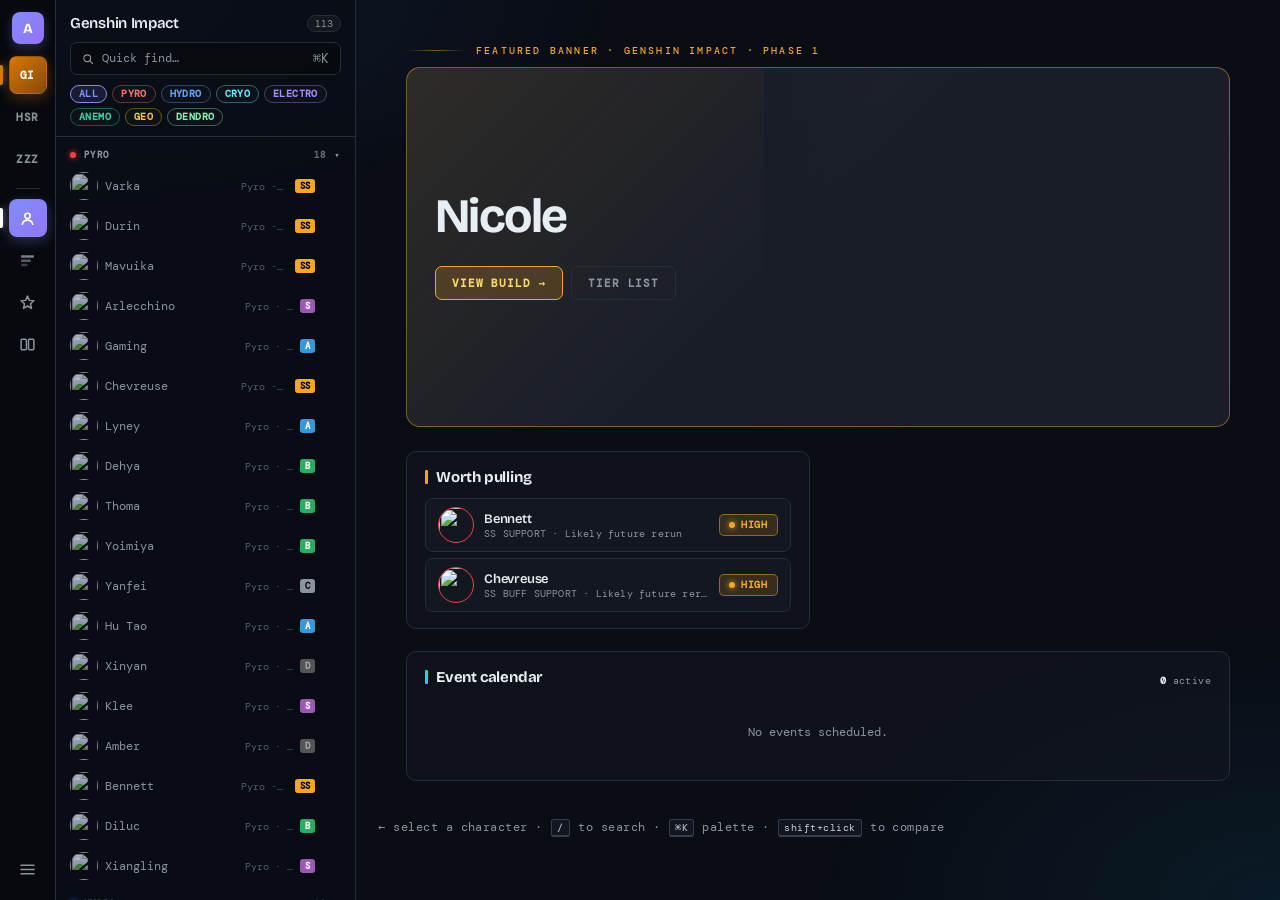
==== commit 2202dca6: "Rebrand to Archon — The HoYoverse Field Guide - Page title, rail brand letter, and tooltip updated -" ====
--- a/index.html
+++ b/index.html
@@ -3,7 +3,7 @@
 <head>
   <meta charset="UTF-8">
   <meta name="viewport" content="width=device-width, initial-scale=1.0">
-  <title>builds</title>
+  <title>Archon — The HoYoverse Field Guide</title>
   <link rel="preconnect" href="https://fonts.googleapis.com">
   <link rel="preconnect" href="https://fonts.gstatic.com" crossorigin>
   <link href="https://fonts.googleapis.com/css2?family=DM+Mono:wght@400;500&family=Bricolage+Grotesque:opsz,wght@12..96,400;12..96,500;12..96,600;12..96,700&display=swap" rel="stylesheet">
@@ -13,7 +13,7 @@
   <div id="app">
     <!-- Icon rail: games + lenses + utility -->
     <aside id="rail">
-      <div class="rail-brand" title="builds">B</div>
+      <div class="rail-brand" title="Archon — The HoYoverse Field Guide">A</div>
       <nav id="game-tabs" class="rail-section">
         <button class="rail-btn rail-game active" data-game="gi" data-tip="Genshin Impact">GI</button>
         <button class="rail-btn rail-game" data-game="hsr" data-tip="Honkai: Star Rail">HSR</button>
--- a/style.css
+++ b/style.css
@@ -2633,16 +2633,14 @@
   letter-spacing: 0.04em;
 }
 .pg-events-count b { color: var(--text); font-weight: 700; font-variant-numeric: tabular-nums; }
-.pg-events-grid {
-  display: grid;
-  grid-template-columns: repeat(auto-fill, minmax(240px, 1fr));
-  gap: 10px;
+.pg-events-list {
+  display: flex;
+  flex-direction: column;
+  gap: 6px;
 }
 .pg-event {
-  display: grid;
-  grid-template-columns: 36px 1fr auto;
-  gap: 10px;
-  padding: 11px 12px;
+  display: flex;
+  flex-direction: column;
   background: rgba(255,255,255,0.02);
   border: 1px solid var(--border);
   border-radius: 8px;
@@ -2658,9 +2656,30 @@
   width: 3px;
   background: var(--e-color, #8b949e);
 }
+.pg-event-top {
+  display: grid;
+  grid-template-columns: 32px 1fr auto;
+  gap: 10px;
+  align-items: center;
+  padding: 10px 12px 8px 14px;
+}
+.pg-event-bar {
+  height: 3px;
+  background: color-mix(in srgb, var(--e-color, #8b949e) 16%, transparent);
+  margin: 0 12px 9px 14px;
+  border-radius: 2px;
+  overflow: hidden;
+}
+.pg-event-bar-fill {
+  height: 100%;
+  background: var(--e-color, #8b949e);
+  border-radius: 2px;
+  min-width: 0;
+  transition: width 0.3s ease;
+}
 .pg-event-icon {
-  width: 36px; height: 36px;
-  border-radius: 8px;
+  width: 32px; height: 32px;
+  border-radius: 7px;
   background: color-mix(in srgb, var(--e-color, #8b949e) 14%, transparent);
   border: 1px solid color-mix(in srgb, var(--e-color, #8b949e) 35%, transparent);
   display: inline-flex; align-items: center; justify-content: center;
@@ -2735,13 +2754,9 @@
   white-space: nowrap;
 }
 .pg-event-empty {
-  grid-column: 1 / -1;
   padding: 24px 12px;
   text-align: center;
   color: var(--muted);
   font-size: 11.5px;
 }
 
-@media (max-width: 640px) {
-  .pg-events-grid { grid-template-columns: 1fr; }
-}
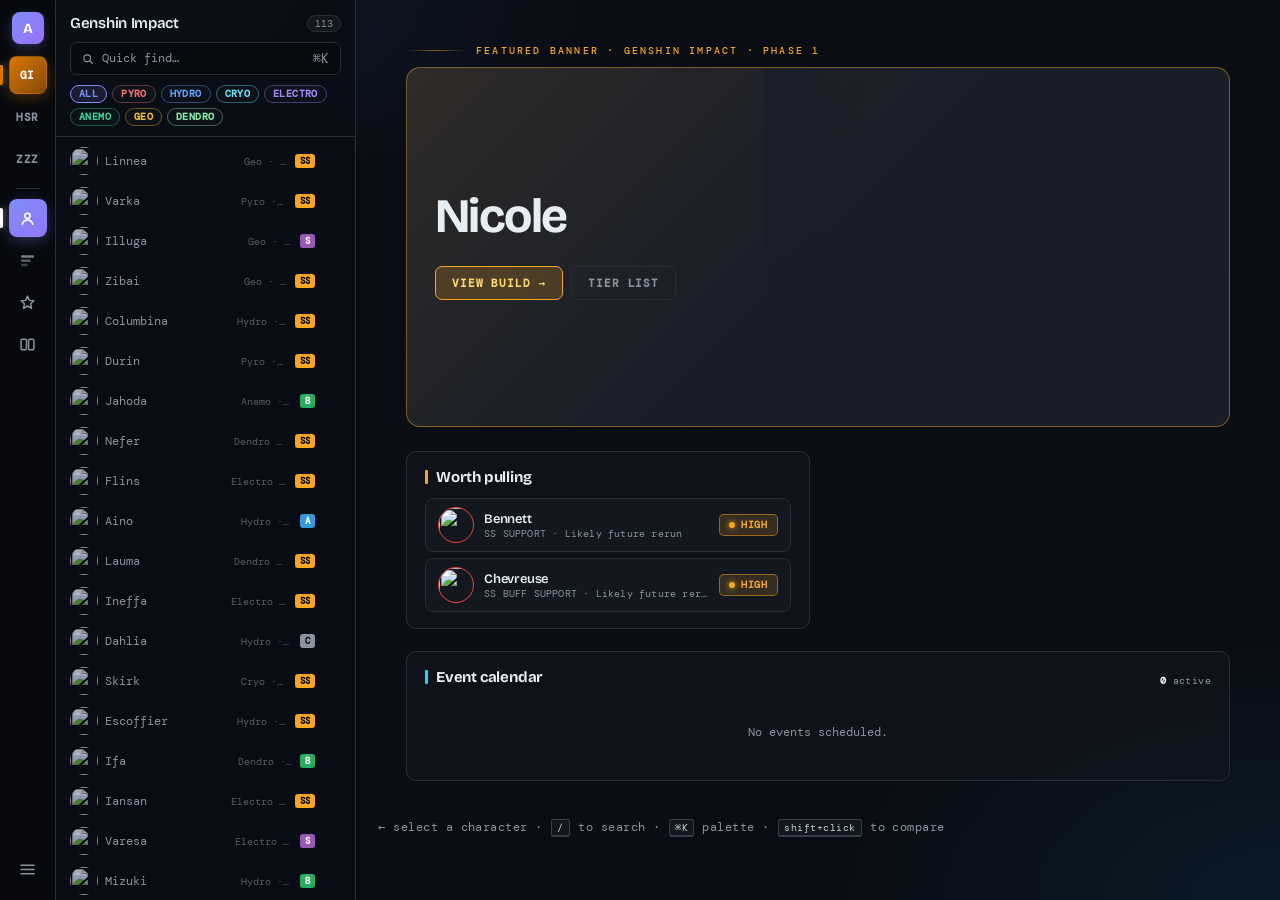
==== commit b5834341: "Add in-browser build editing with localStorage persistence Adds an Edit button to the character deta" ====
--- a/index.html
+++ b/index.html
@@ -73,6 +73,10 @@
             <span class="crumb crumb-section"></span>
             <span class="crumb-sep">/</span>
             <span class="crumb crumb-current"></span>
+            <button id="crumb-edit-btn" class="crumb-edit" aria-label="Edit builds">
+              <svg viewBox="0 0 16 16" fill="none" aria-hidden="true"><path d="M11 2.5L13.5 5L5.5 13H3V10.5L11 2.5Z" stroke="currentColor" stroke-width="1.4" stroke-linejoin="round"/><path d="M9.5 4L12 6.5" stroke="currentColor" stroke-width="1.4"/></svg>
+              edit
+            </button>
           </header>
           <div id="char-left">
             <div id="char-portrait-wrap" class="hidden">
--- a/style.css
+++ b/style.css
@@ -399,8 +399,10 @@
   opacity: 0.7;
   transition: opacity 0.1s;
 }
-#char-list li:hover .li-icon,
 #char-list li.active .li-icon { opacity: 1; }
+@media (hover: hover) {
+  #char-list li:hover .li-icon { opacity: 1; }
+}
 .li-name {
   flex: 1 1 60%;
   overflow: hidden;
@@ -418,7 +420,9 @@
   text-overflow: ellipsis;
   min-width: 0;
 }
-#char-list li:hover { color: var(--text); background: var(--surface); }
+@media (hover: hover) {
+  #char-list li:hover { color: var(--text); background: var(--surface); }
+}
 #char-list li.active {
   color: var(--char-accent);
   border-left-color: var(--char-accent);
@@ -1240,6 +1244,7 @@
     position: relative;
     overflow: hidden;
     min-height: 0;
+    height: 100%;
   }
 
   #sidebar {
@@ -1446,7 +1451,9 @@
   user-select: none;
 }
 #char-list li.list-section-header:first-child { padding-top: 8px; }
-#char-list li.list-section-header:hover { color: var(--text); }
+@media (hover: hover) {
+  #char-list li.list-section-header:hover { color: var(--text); }
+}
 .group-dot {
   width: 6px; height: 6px;
   border-radius: 50%;
@@ -1481,7 +1488,9 @@
   transition: opacity 0.12s, color 0.12s, transform 0.12s;
   margin-left: 4px;
 }
-#char-list li:hover .li-fav { opacity: 1; }
+@media (hover: hover) {
+  #char-list li:hover .li-fav { opacity: 1; }
+}
 .li-fav:hover { color: var(--gold); transform: scale(1.15); }
 .li-fav.active {
   opacity: 1;
@@ -2760,3 +2769,141 @@
   font-size: 11.5px;
 }
 
+/* ── crumbs edit button ──────────────────────────────────────── */
+.crumb-edit {
+  margin-left: auto;
+  background: none;
+  border: 1px solid var(--border-hi);
+  border-radius: 6px;
+  padding: 4px 8px;
+  color: var(--muted);
+  cursor: pointer;
+  display: inline-flex;
+  align-items: center;
+  gap: 5px;
+  font-size: 10px;
+  font-family: var(--font-mono);
+  font-weight: 500;
+  letter-spacing: 0.08em;
+  text-transform: uppercase;
+  transition: color 0.12s, border-color 0.12s;
+  line-height: 1;
+}
+@media (hover: hover) {
+  .crumb-edit:hover { color: var(--char-accent); border-color: var(--char-accent); }
+}
+.crumb-edit svg { width: 12px; height: 12px; flex-shrink: 0; }
+
+/* ── in-browser edit view ────────────────────────────────────── */
+.edit-view {
+  display: flex;
+  flex-direction: column;
+  gap: 20px;
+  padding-bottom: 40px;
+  animation: char-fade 0.15s ease;
+}
+.edit-header {
+  display: flex;
+  align-items: center;
+  justify-content: space-between;
+  flex-wrap: wrap;
+  gap: 10px;
+  padding-bottom: 12px;
+  border-bottom: 1px solid var(--border);
+}
+.edit-title {
+  display: inline-flex;
+  align-items: center;
+  gap: 7px;
+  font-family: var(--font-display);
+  font-size: 15px;
+  font-weight: 600;
+  color: var(--text);
+}
+.edit-title svg { width: 14px; height: 14px; color: var(--char-accent); }
+.edit-actions {
+  display: flex;
+  gap: 8px;
+  flex-wrap: wrap;
+}
+.edit-btn {
+  font-family: var(--font-mono);
+  font-size: 10px;
+  font-weight: 500;
+  letter-spacing: 0.08em;
+  text-transform: uppercase;
+  border-radius: 6px;
+  padding: 5px 12px;
+  cursor: pointer;
+  border: 1px solid var(--border-hi);
+  background: none;
+  color: var(--muted);
+  transition: color 0.12s, border-color 0.12s, background 0.12s, opacity 0.12s;
+}
+@media (hover: hover) {
+  .edit-btn:hover { color: var(--text); border-color: var(--muted-hi); }
+}
+.edit-btn-save {
+  background: var(--char-accent);
+  border-color: var(--char-accent);
+  color: var(--char-accent-fg);
+}
+@media (hover: hover) {
+  .edit-btn-save:hover { opacity: 0.85; color: var(--char-accent-fg); }
+  .edit-btn-reset:hover { color: #ef4444; border-color: #ef4444; }
+}
+.edit-section {
+  display: flex;
+  flex-direction: column;
+  gap: 10px;
+  background: var(--card);
+  border: 1px solid var(--border);
+  border-radius: 10px;
+  padding: 16px;
+}
+.edit-section-head {
+  font-family: var(--font-mono);
+  font-size: 10px;
+  font-weight: 700;
+  letter-spacing: 0.12em;
+  text-transform: uppercase;
+  color: var(--char-accent);
+  padding-bottom: 8px;
+  border-bottom: 1px solid var(--border);
+  margin-bottom: 4px;
+}
+.edit-field {
+  display: flex;
+  flex-direction: column;
+  gap: 4px;
+}
+.edit-label {
+  font-family: var(--font-mono);
+  font-size: 10px;
+  font-weight: 600;
+  letter-spacing: 0.1em;
+  text-transform: uppercase;
+  color: var(--muted);
+}
+.edit-textarea,
+.edit-input {
+  font-family: var(--font-mono);
+  font-size: 12px;
+  background: var(--surface);
+  border: 1px solid var(--border);
+  border-radius: 6px;
+  padding: 8px 10px;
+  color: var(--text);
+  resize: vertical;
+  line-height: 1.5;
+  transition: border-color 0.12s;
+  width: 100%;
+  box-sizing: border-box;
+}
+.edit-textarea:focus,
+.edit-input:focus {
+  outline: none;
+  border-color: var(--char-accent);
+}
+.edit-input { resize: none; }
+
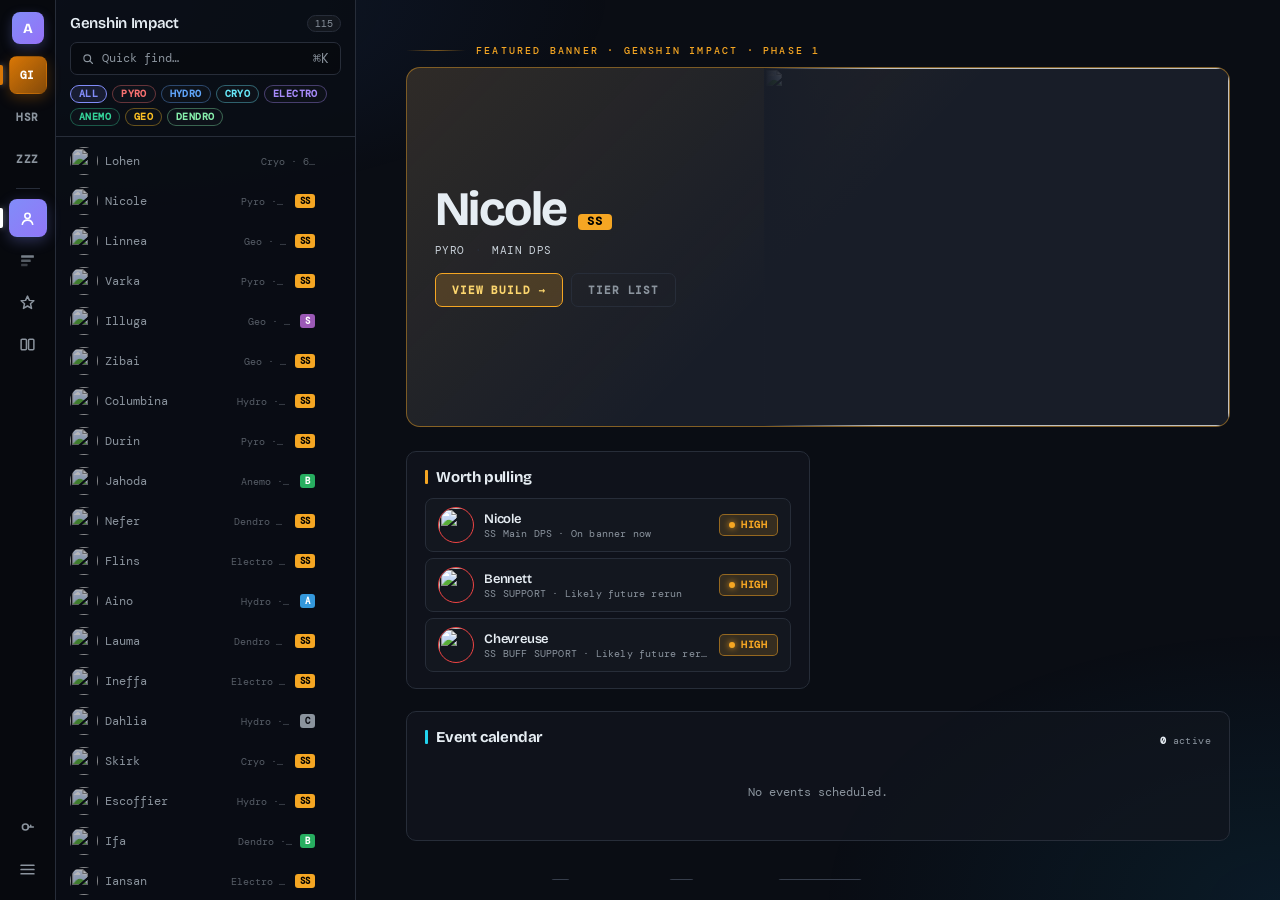
==== commit d086f315: "Add GitHub sync for cross-device build persistence Introduces a two-layer save: edits always write t" ====
--- a/index.html
+++ b/index.html
@@ -35,6 +35,9 @@
         </button>
       </nav>
       <div class="rail-spacer"></div>
+      <button id="github-sync-btn" class="rail-btn" data-tip="Sync settings">
+        <svg viewBox="0 0 16 16" fill="none" aria-hidden="true"><circle cx="6" cy="7.5" r="2.8" stroke="currentColor" stroke-width="1.5"/><path d="M8.5 7.5h5M11 6V7.5" stroke="currentColor" stroke-width="1.5" stroke-linecap="round"/></svg>
+      </button>
       <button id="density-toggle" class="rail-btn" data-tip="Toggle compact list">
         <svg viewBox="0 0 16 16" fill="none" aria-hidden="true"><path d="M2 4h12M2 8h12M2 12h12" stroke="currentColor" stroke-width="1.6" stroke-linecap="round"/></svg>
       </button>
@@ -107,6 +110,26 @@
       </main>
     </div>
 
+    <!-- GitHub sync settings modal -->
+    <div id="sync-modal" class="hidden" role="dialog" aria-label="GitHub Sync settings">
+      <div class="sync-backdrop"></div>
+      <div class="sync-panel">
+        <div class="sync-head">
+          <span>GitHub Sync</span>
+          <button id="sync-modal-close" class="sync-close" aria-label="Close">✕</button>
+        </div>
+        <p class="sync-desc">Edits you make will be committed directly to the <strong>applelators/hoyo-builds</strong> repo so they persist across devices. Paste a GitHub personal access token with <code>repo</code> scope below.</p>
+        <label class="sync-label" for="sync-token-input">Personal Access Token</label>
+        <input id="sync-token-input" class="sync-token-input" type="password" placeholder="ghp_…" autocomplete="off" spellcheck="false">
+        <div id="sync-test-result" class="sync-test-result"></div>
+        <div class="sync-footer">
+          <button id="sync-test-btn" class="sync-btn sync-btn-test">Test</button>
+          <button id="sync-clear-btn" class="sync-btn sync-btn-clear">Clear</button>
+          <button id="sync-save-btn" class="sync-btn sync-btn-save">Save</button>
+        </div>
+      </div>
+    </div>
+
     <!-- ⌘K Command palette -->
     <div id="palette" class="hidden" role="dialog" aria-label="Command palette">
       <div class="palette-backdrop"></div>
--- a/style.css
+++ b/style.css
@@ -2907,3 +2907,168 @@
 }
 .edit-input { resize: none; }
 
+/* ── edit view sync status ───────────────────────────────────── */
+.edit-sync-status {
+  font-family: var(--font-mono);
+  font-size: 11px;
+  color: var(--muted);
+  min-height: 16px;
+  transition: color 0.12s;
+}
+.edit-sync-status.error { color: #ef4444; }
+.edit-sync-no-token {
+  font-family: var(--font-mono);
+  font-size: 11px;
+  color: var(--muted);
+  display: flex;
+  align-items: center;
+  gap: 8px;
+  flex-wrap: wrap;
+}
+.edit-sync-config-btn {
+  background: none;
+  border: none;
+  padding: 0;
+  cursor: pointer;
+  color: var(--char-accent);
+  font-family: var(--font-mono);
+  font-size: 11px;
+  text-decoration: underline;
+  text-underline-offset: 2px;
+}
+@media (hover: hover) {
+  .edit-sync-config-btn:hover { opacity: 0.75; }
+}
+
+/* ── GitHub sync settings modal ──────────────────────────────── */
+#sync-modal {
+  position: fixed;
+  inset: 0;
+  z-index: 2000;
+  display: flex;
+  align-items: center;
+  justify-content: center;
+}
+#sync-modal.hidden { display: none; }
+.sync-backdrop {
+  position: absolute;
+  inset: 0;
+  background: rgba(0, 0, 0, 0.6);
+  backdrop-filter: blur(2px);
+}
+.sync-panel {
+  position: relative;
+  background: var(--surface);
+  border: 1px solid var(--border-hi);
+  border-radius: 12px;
+  padding: 24px;
+  width: min(420px, calc(100vw - 32px));
+  display: flex;
+  flex-direction: column;
+  gap: 14px;
+  box-shadow: 0 24px 64px rgba(0,0,0,0.5);
+  animation: char-fade 0.12s ease;
+}
+.sync-head {
+  display: flex;
+  align-items: center;
+  justify-content: space-between;
+  font-family: var(--font-display);
+  font-size: 16px;
+  font-weight: 600;
+  color: var(--text);
+}
+.sync-close {
+  background: none;
+  border: none;
+  color: var(--muted);
+  cursor: pointer;
+  font-size: 14px;
+  padding: 2px 4px;
+  line-height: 1;
+  border-radius: 4px;
+  transition: color 0.12s;
+}
+@media (hover: hover) {
+  .sync-close:hover { color: var(--text); }
+}
+.sync-desc {
+  font-family: var(--font-mono);
+  font-size: 11px;
+  color: var(--muted);
+  line-height: 1.6;
+}
+.sync-desc strong { color: var(--muted-hi); font-weight: 500; }
+.sync-desc code {
+  background: var(--card-hi);
+  padding: 1px 4px;
+  border-radius: 3px;
+  font-family: var(--font-mono);
+  font-size: 10px;
+  color: var(--char-accent-soft);
+}
+.sync-label {
+  font-family: var(--font-mono);
+  font-size: 10px;
+  font-weight: 600;
+  letter-spacing: 0.1em;
+  text-transform: uppercase;
+  color: var(--muted);
+}
+.sync-token-input {
+  font-family: var(--font-mono);
+  font-size: 12px;
+  background: var(--card);
+  border: 1px solid var(--border);
+  border-radius: 6px;
+  padding: 8px 10px;
+  color: var(--text);
+  width: 100%;
+  box-sizing: border-box;
+  transition: border-color 0.12s;
+}
+.sync-token-input:focus {
+  outline: none;
+  border-color: var(--char-accent);
+}
+.sync-test-result {
+  font-family: var(--font-mono);
+  font-size: 11px;
+  color: var(--muted);
+  min-height: 16px;
+}
+.sync-test-result.ok { color: var(--green); }
+.sync-test-result.error { color: #ef4444; }
+.sync-footer {
+  display: flex;
+  justify-content: flex-end;
+  gap: 8px;
+  padding-top: 4px;
+}
+.sync-btn {
+  font-family: var(--font-mono);
+  font-size: 10px;
+  font-weight: 500;
+  letter-spacing: 0.08em;
+  text-transform: uppercase;
+  border-radius: 6px;
+  padding: 5px 14px;
+  cursor: pointer;
+  border: 1px solid var(--border-hi);
+  background: none;
+  color: var(--muted);
+  transition: color 0.12s, border-color 0.12s, background 0.12s, opacity 0.12s;
+}
+@media (hover: hover) {
+  .sync-btn:hover { color: var(--text); border-color: var(--muted-hi); }
+}
+.sync-btn-save {
+  background: var(--char-accent);
+  border-color: var(--char-accent);
+  color: var(--char-accent-fg);
+}
+@media (hover: hover) {
+  .sync-btn-save:hover { opacity: 0.85; color: var(--char-accent-fg); }
+  .sync-btn-clear:hover { color: #ef4444; border-color: #ef4444; }
+}
+
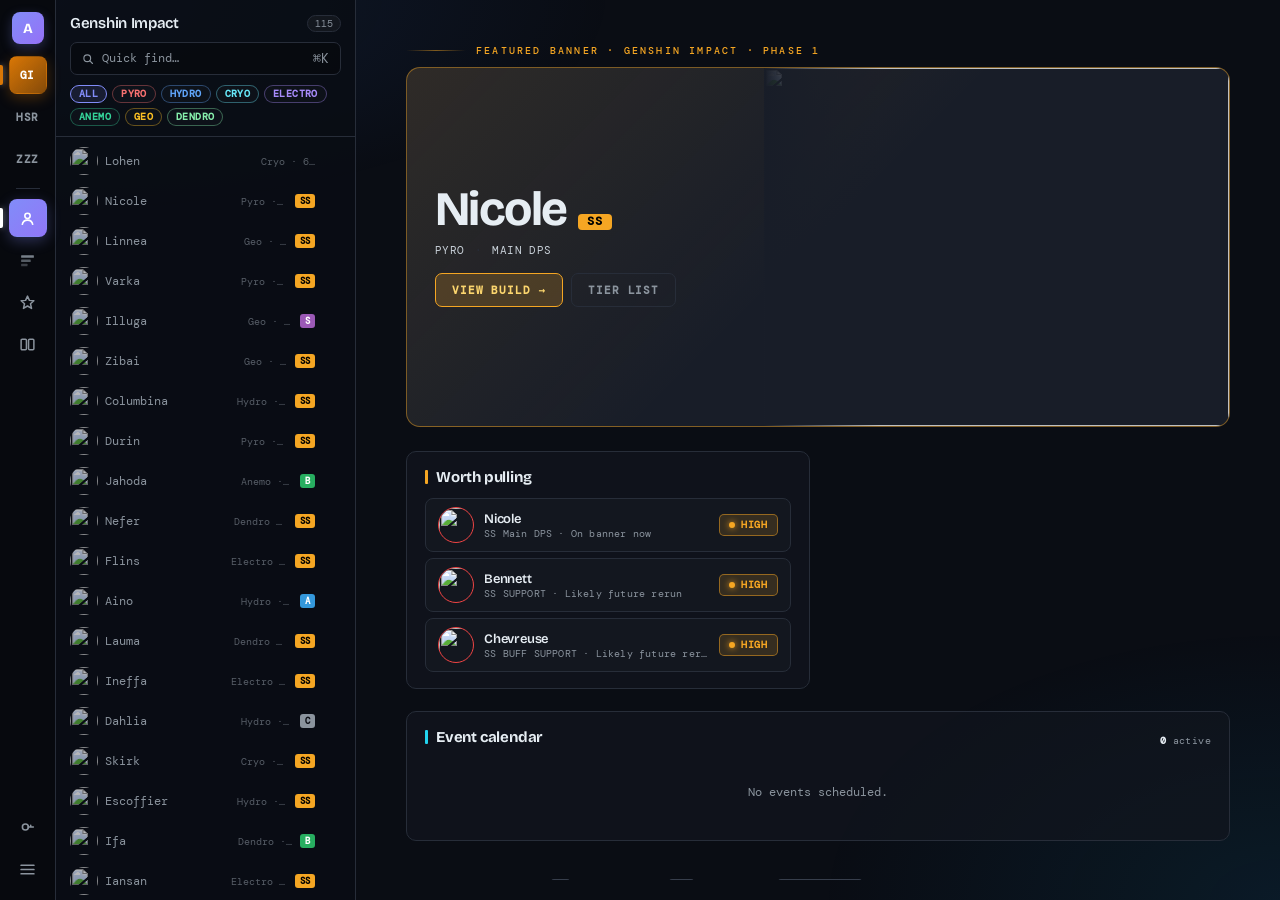
==== commit 11c563ef: "Switch cross-device sync from GitHub API to Cloudflare Worker + KV Worker stores the overrides map (" ====
--- a/index.html
+++ b/index.html
@@ -118,9 +118,11 @@
           <span>GitHub Sync</span>
           <button id="sync-modal-close" class="sync-close" aria-label="Close">✕</button>
         </div>
-        <p class="sync-desc">Edits you make will be committed directly to the <strong>applelators/hoyo-builds</strong> repo so they persist across devices. Paste a GitHub personal access token with <code>repo</code> scope below.</p>
-        <label class="sync-label" for="sync-token-input">Personal Access Token</label>
-        <input id="sync-token-input" class="sync-token-input" type="password" placeholder="ghp_…" autocomplete="off" spellcheck="false">
+        <p class="sync-desc">Edits push to a Cloudflare Worker so they persist across devices. Enter your Worker URL and the shared secret you set via <code>wrangler secret put ARCHON_SECRET</code>.</p>
+        <label class="sync-label" for="sync-url-input">Worker URL</label>
+        <input id="sync-url-input" class="sync-token-input" type="text" placeholder="https://archon-sync.yourname.workers.dev" autocomplete="off" spellcheck="false">
+        <label class="sync-label" for="sync-token-input">Secret</label>
+        <input id="sync-token-input" class="sync-token-input" type="password" placeholder="your-shared-secret" autocomplete="off" spellcheck="false">
         <div id="sync-test-result" class="sync-test-result"></div>
         <div class="sync-footer">
           <button id="sync-test-btn" class="sync-btn sync-btn-test">Test</button>
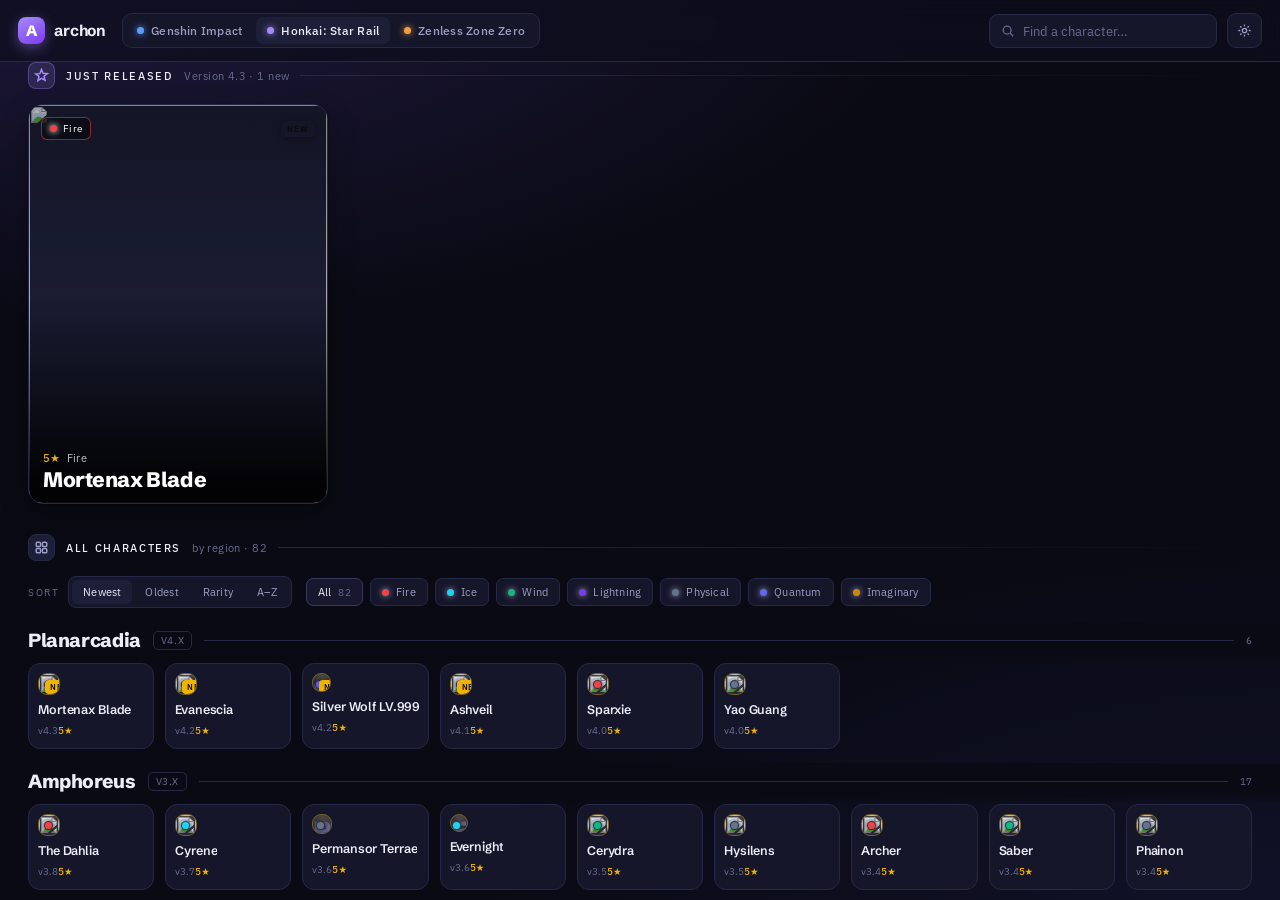
==== commit 87b5f42d: "Nightdesk redesign: recency-first dashboard + data-driven build sheet - New shell (index.html): full" ====
--- a/index.html
+++ b/index.html
@@ -6,151 +6,33 @@
   <title>Archon — The HoYoverse Field Guide</title>
   <link rel="preconnect" href="https://fonts.googleapis.com">
   <link rel="preconnect" href="https://fonts.gstatic.com" crossorigin>
-  <link href="https://fonts.googleapis.com/css2?family=DM+Mono:wght@400;500&family=Bricolage+Grotesque:opsz,wght@12..96,400;12..96,500;12..96,600;12..96,700&display=swap" rel="stylesheet">
+  <link href="https://fonts.googleapis.com/css2?family=Schibsted+Grotesk:wght@400;500;600;700;800;900&family=Bricolage+Grotesque:opsz,wght@12..96,400;12..96,500;12..96,600;12..96,700&family=IBM+Plex+Sans:wght@400;500;600;700&family=IBM+Plex+Mono:wght@400;500;600&display=swap" rel="stylesheet">
+  <link href="build-sheet.css" rel="stylesheet">
   <link rel="stylesheet" href="style.css">
 </head>
-<body>
-  <div id="app">
-    <!-- Icon rail: games + lenses + utility -->
-    <aside id="rail">
-      <div class="rail-brand" title="Archon — The HoYoverse Field Guide">A</div>
-      <nav id="game-tabs" class="rail-section">
-        <button class="rail-btn rail-game active" data-game="gi" data-tip="Genshin Impact">GI</button>
-        <button class="rail-btn rail-game" data-game="hsr" data-tip="Honkai: Star Rail">HSR</button>
-        <button class="rail-btn rail-game" data-game="zzz" data-tip="Zenless Zone Zero">ZZZ</button>
-      </nav>
-      <div class="rail-divider"></div>
-      <nav id="lens-nav" class="rail-section">
-        <button class="rail-btn rail-lens active" data-lens="characters" data-tip="Characters">
-          <svg viewBox="0 0 16 16" fill="none" aria-hidden="true"><circle cx="8" cy="5.5" r="2.5" stroke="currentColor" stroke-width="1.5"/><path d="M3 14c.5-2.8 2.6-4.5 5-4.5s4.5 1.7 5 4.5" stroke="currentColor" stroke-width="1.5"/></svg>
-        </button>
-        <button class="rail-btn rail-lens" id="tier-btn" data-lens="tiers" data-tip="Tier list">
-          <svg viewBox="0 0 16 16" fill="none" aria-hidden="true"><rect x="2" y="3" width="12" height="2.5" rx="0.5" fill="currentColor" opacity="0.85"/><rect x="2" y="7" width="9" height="2.5" rx="0.5" fill="currentColor" opacity="0.6"/><rect x="2" y="11" width="6" height="2.5" rx="0.5" fill="currentColor" opacity="0.4"/></svg>
-        </button>
-        <button class="rail-btn rail-lens" data-lens="favorites" data-tip="Pinned">
-          <svg viewBox="0 0 16 16" fill="none" aria-hidden="true"><path d="M8 2l1.8 4 4.2.4-3.2 2.8 1 4.4L8 11.3 4.2 13.6l1-4.4L2 6.4l4.2-.4z" stroke="currentColor" stroke-width="1.4" stroke-linejoin="round"/></svg>
-        </button>
-        <button class="rail-btn rail-lens" data-lens="compare" data-tip="Compare">
-          <svg viewBox="0 0 16 16" fill="none" aria-hidden="true"><rect x="2" y="3" width="5" height="10" rx="1" stroke="currentColor" stroke-width="1.4"/><rect x="9" y="3" width="5" height="10" rx="1" stroke="currentColor" stroke-width="1.4"/></svg>
-        </button>
-      </nav>
-      <div class="rail-spacer"></div>
-      <button id="github-sync-btn" class="rail-btn" data-tip="Sync settings">
-        <svg viewBox="0 0 16 16" fill="none" aria-hidden="true"><circle cx="6" cy="7.5" r="2.8" stroke="currentColor" stroke-width="1.5"/><path d="M8.5 7.5h5M11 6V7.5" stroke="currentColor" stroke-width="1.5" stroke-linecap="round"/></svg>
-      </button>
-      <button id="density-toggle" class="rail-btn" data-tip="Toggle compact list">
-        <svg viewBox="0 0 16 16" fill="none" aria-hidden="true"><path d="M2 4h12M2 8h12M2 12h12" stroke="currentColor" stroke-width="1.6" stroke-linecap="round"/></svg>
-      </button>
-      <span class="source-credit" id="source-credit"></span>
-    </aside>
+<body data-game="hsr" class="layout-composed">
+  <template id="__bundler_thumbnail">
+    <svg viewBox="0 0 100 100" xmlns="http://www.w3.org/2000/svg">
+      <rect width="100" height="100" fill="#0b0c16"/>
+      <circle cx="34" cy="40" r="13" fill="#5b9eff"/>
+      <rect x="52" y="29" width="24" height="9" rx="4" fill="#8b8bff"/>
+      <rect x="52" y="43" width="18" height="7" rx="3" fill="#3a4356"/>
+      <rect x="24" y="62" width="52" height="9" rx="4" fill="#f0902a"/>
+      <rect x="24" y="75" width="38" height="7" rx="3" fill="#5fe3b4"/>
+    </svg>
+  </template>
 
-    <!-- Main area: sidebar + content -->
-    <div id="main">
-      <aside id="sidebar">
-        <div id="sidebar-head">
-          <div id="game-info">
-            <span id="game-name">Genshin Impact</span>
-            <span id="game-count">0</span>
-          </div>
-          <button id="palette-trigger" aria-label="Open command palette">
-            <svg viewBox="0 0 16 16" fill="none" aria-hidden="true"><circle cx="7" cy="7" r="4.5" stroke="currentColor" stroke-width="1.5"/><path d="M10.5 10.5L14 14" stroke="currentColor" stroke-width="1.5" stroke-linecap="round"/></svg>
-            <span class="palette-trigger-text">Quick find…</span>
-            <span class="kbd palette-trigger-kbd">⌘K</span>
-          </button>
-          <div id="element-filter"></div>
-        </div>
-        <ul id="char-list"></ul>
-      </aside>
-
-      <main id="content">
-        <button id="back-btn" class="hidden" aria-label="Back to character list">&#8592; characters</button>
-        <div id="placeholder">
-          <div id="highlights"></div>
-          <span class="ph-prompt">← select a character · <kbd>/</kbd> to search · <kbd>⌘K</kbd> palette · <kbd>shift+click</kbd> to compare</span>
-        </div>
-        <div id="tier-view" class="hidden"></div>
-        <div id="char-view" class="hidden">
-          <header id="crumbs" class="crumbs">
-            <span class="crumb crumb-game"></span>
-            <span class="crumb-sep">/</span>
-            <span class="crumb crumb-section"></span>
-            <span class="crumb-sep">/</span>
-            <span class="crumb crumb-current"></span>
-            <button id="crumb-edit-btn" class="crumb-edit" aria-label="Edit builds">
-              <svg viewBox="0 0 16 16" fill="none" aria-hidden="true"><path d="M11 2.5L13.5 5L5.5 13H3V10.5L11 2.5Z" stroke="currentColor" stroke-width="1.4" stroke-linejoin="round"/><path d="M9.5 4L12 6.5" stroke="currentColor" stroke-width="1.4"/></svg>
-              edit
-            </button>
-          </header>
-          <div id="char-left">
-            <div id="char-portrait-wrap" class="hidden">
-              <img id="char-portrait" alt="" referrerpolicy="no-referrer">
-              <div id="char-nameplate">
-                <h1 id="char-name"></h1>
-                <span id="char-meta"></span>
-              </div>
-            </div>
-            <div id="role-callout" class="hidden">
-              <div class="role-label">role</div>
-              <div id="role-text"></div>
-              <div id="role-version" class="role-version"></div>
-              <div id="role-status" class="role-status"></div>
-            </div>
-            <div id="left-cards"></div>
-          </div>
-          <div id="char-right">
-            <div id="build-tabs"></div>
-            <div id="build-panel"></div>
-            <details id="notes-details">
-              <summary>notes</summary>
-              <pre id="notes-body"></pre>
-            </details>
-          </div>
-          <aside id="compare-panel"></aside>
-        </div>
-      </main>
-    </div>
-
-    <!-- GitHub sync settings modal -->
-    <div id="sync-modal" class="hidden" role="dialog" aria-label="GitHub Sync settings">
-      <div class="sync-backdrop"></div>
-      <div class="sync-panel">
-        <div class="sync-head">
-          <span>GitHub Sync</span>
-          <button id="sync-modal-close" class="sync-close" aria-label="Close">✕</button>
-        </div>
-        <p class="sync-desc">Edits push to a Cloudflare Worker so they persist across devices. Enter your Worker URL and the shared secret you set via <code>wrangler secret put ARCHON_SECRET</code>.</p>
-        <label class="sync-label" for="sync-url-input">Worker URL</label>
-        <input id="sync-url-input" class="sync-token-input" type="text" placeholder="https://archon-sync.yourname.workers.dev" autocomplete="off" spellcheck="false">
-        <label class="sync-label" for="sync-token-input">Secret</label>
-        <input id="sync-token-input" class="sync-token-input" type="password" placeholder="your-shared-secret" autocomplete="off" spellcheck="false">
-        <div id="sync-test-result" class="sync-test-result"></div>
-        <div class="sync-footer">
-          <button id="sync-test-btn" class="sync-btn sync-btn-test">Test</button>
-          <button id="sync-clear-btn" class="sync-btn sync-btn-clear">Clear</button>
-          <button id="sync-save-btn" class="sync-btn sync-btn-save">Save</button>
-        </div>
-      </div>
-    </div>
-
-    <!-- ⌘K Command palette -->
-    <div id="palette" class="hidden" role="dialog" aria-label="Command palette">
-      <div class="palette-backdrop"></div>
-      <div class="palette-modal" role="document">
-        <div class="palette-search">
-          <svg viewBox="0 0 16 16" fill="none" aria-hidden="true"><circle cx="7" cy="7" r="4.5" stroke="currentColor" stroke-width="1.5"/><path d="M10.5 10.5L14 14" stroke="currentColor" stroke-width="1.5" stroke-linecap="round"/></svg>
-          <input id="palette-input" type="text" placeholder="Search characters, lenses, actions…" autocomplete="off" spellcheck="false" />
-          <span class="kbd">esc</span>
-        </div>
-        <div id="palette-results" class="palette-results"></div>
-        <div class="palette-footer">
-          <span><span class="kbd">↑</span><span class="kbd">↓</span> navigate</span>
-          <span><span class="kbd">↵</span> open</span>
-          <span><span class="kbd">⇧↵</span> compare</span>
-          <span><span class="kbd">esc</span> close</span>
-        </div>
+  <div class="stage">
+    <div id="frame" data-device="desktop">
+      <div class="device">
+        <div id="screen"></div>
+        <div id="takeover"></div>
+        <div id="tweaks"></div>
       </div>
     </div>
   </div>
+
+  <script src="sheet.js"></script>
   <script src="app.js"></script>
 </body>
 </html>
--- a/build-sheet.css
+++ b/build-sheet.css
@@ -0,0 +1,197 @@
+/* ═══════════════════════════════════════════════════════════════
+   Nightdesk character build sheet — full triptych, scoped to the
+   What's New takeover. Inherits the room's tokens (--card, --border,
+   --ink …); the per-character signature accent rides on --ec / --ec2,
+   set inline on .fullsheet. Mirrors char-f1-triptych.html.
+   ═══════════════════════════════════════════════════════════════ */
+
+#takeover .fullsheet{
+  /* inherits the global display face (Schibsted Grotesk) and body face
+     (IBM Plex Sans) so the sheet matches the dashboard's locked type system. */
+  --g5:#fcd66e; --g5b:rgba(252,214,110,.14);
+  --p4:#c9b0ff; --p4b:rgba(201,176,255,.15);
+  --ec-soft:color-mix(in srgb,var(--ec) 13%,transparent);
+  --ec-line:color-mix(in srgb,var(--ec) 42%,transparent);
+  display:block;overflow-y:auto;padding:22px 26px 40px;
+}
+#frame[data-device="mobile"] #takeover .fullsheet{padding:14px 13px 32px;}
+
+.fullsheet .grid{display:grid;grid-template-columns:300px minmax(0,1.32fr) 340px;gap:18px;align-items:start;max-width:1320px;margin:0 auto;}
+/* intermediate: identity rail keeps its column; build + teams stack in column 2 */
+@media (max-width:1200px){
+  .fullsheet .grid{grid-template-columns:286px minmax(0,1fr);}
+  .fullsheet .col.l{grid-column:1;grid-row:1 / 3;}
+  .fullsheet .col:nth-child(2){grid-column:2;grid-row:1;}
+  .fullsheet .col:nth-child(3){grid-column:2;grid-row:2;}
+}
+@media (max-width:800px){
+  .fullsheet .grid{grid-template-columns:1fr;}
+  .fullsheet .col.l,.fullsheet .col:nth-child(2),.fullsheet .col:nth-child(3){grid-column:auto;grid-row:auto;}
+  .fullsheet .col.l{position:static;}
+}
+#frame[data-device="mobile"] .fullsheet .grid{grid-template-columns:1fr;gap:12px;}
+#frame[data-device="mobile"] .fullsheet .col.l,
+#frame[data-device="mobile"] .fullsheet .col:nth-child(2),
+#frame[data-device="mobile"] .fullsheet .col:nth-child(3){grid-column:auto;grid-row:auto;}
+.fullsheet .col{display:flex;flex-direction:column;gap:16px;min-width:0;}
+#frame[data-device="mobile"] .fullsheet .col{gap:12px;}
+.fullsheet .col.l{position:sticky;top:0;}
+#frame[data-device="mobile"] .fullsheet .col.l{position:static;}
+
+.fullsheet .card{background:var(--card);border:1px solid var(--border);border-radius:14px;box-shadow:var(--shadow);overflow:hidden;}
+.fullsheet .card.pad{padding:15px 16px 16px;}
+
+/* portrait + nameplate */
+.fullsheet .art.sheet-portrait{position:relative;height:auto;aspect-ratio:3/3.45;border-radius:14px 14px 0 0;
+  background:linear-gradient(165deg,color-mix(in srgb,var(--ec) 16%,var(--card-hi)),var(--card2));border:0;}
+.fullsheet .art img{position:absolute;inset:0;width:100%;height:100%;object-fit:cover;object-position:center 6%;}
+.fullsheet .art::after{content:"";position:absolute;inset:0;background:
+  linear-gradient(to top,var(--card) 2%,transparent 46%),
+  radial-gradient(120% 64% at 80% 2%,color-mix(in srgb,var(--ec) 26%,transparent),transparent 58%);}
+.fullsheet .art .tag{position:absolute;top:11px;left:11px;z-index:1;font-family:var(--fm);font-size:10.5px;font-weight:500;
+  padding:3px 9px;border-radius:6px;background:rgba(8,10,18,.6);backdrop-filter:blur(5px);border:1px solid var(--border-hi);color:var(--ink);}
+.fullsheet .plate{padding:11px 16px 15px;}
+.fullsheet .plate h1{font-family:var(--fd);font-weight:800;font-size:32px;letter-spacing:-.025em;line-height:1;}
+.fullsheet .plate .stars{display:flex;gap:3px;margin:8px 0 10px;}
+.fullsheet .plate .stars i{width:9px;height:9px;background:var(--g5);
+  clip-path:polygon(50% 0,61% 35%,98% 35%,68% 57%,79% 91%,50% 70%,21% 91%,32% 57%,2% 35%,39% 35%);}
+.fullsheet .ids{display:flex;gap:7px;flex-wrap:wrap;}
+.fullsheet .badge{font-family:var(--fm);font-size:10.5px;font-weight:500;padding:4px 9px;border-radius:7px;letter-spacing:.02em;}
+.fullsheet .b-el{color:var(--ec);background:var(--ec-soft);display:flex;align-items:center;gap:6px;}
+.fullsheet .b-el .d{width:8px;height:8px;border-radius:50%;background:var(--ec);box-shadow:0 0 6px var(--ec);}
+.fullsheet .b-role{color:var(--dim);background:var(--card2);border:1px solid var(--border);}
+.fullsheet .b-path{color:var(--g5);background:var(--g5b);}
+
+.fullsheet .clab{font-family:var(--fm);font-size:10.5px;font-weight:500;letter-spacing:.13em;text-transform:uppercase;color:var(--ec);
+  display:flex;align-items:center;gap:8px;margin-bottom:11px;}
+.fullsheet .clab svg{width:14px;height:14px;stroke:var(--ec);stroke-width:1.6;fill:none;flex:none;}
+.fullsheet .clab .m{margin-left:auto;color:var(--faint);text-transform:none;letter-spacing:.02em;font-style:italic;font-family:var(--fd);font-size:11px;}
+
+/* stat list */
+.fullsheet .statlist{display:flex;flex-direction:column;}
+.fullsheet .statlist .r{display:flex;align-items:baseline;gap:8px;padding:5px 0;border-bottom:1px dotted var(--border);}
+.fullsheet .statlist .r:last-child{border-bottom:none;}
+.fullsheet .statlist .k{font-family:var(--fm);font-size:10.5px;letter-spacing:.04em;text-transform:uppercase;color:var(--dim);white-space:nowrap;}
+.fullsheet .statlist .ld{flex:1;border-bottom:1px dotted var(--border-hi);transform:translateY(-3px);opacity:.5;}
+.fullsheet .statlist .v{font-family:var(--fd);font-weight:700;font-size:13.5px;letter-spacing:-.01em;}
+.fullsheet .statlist .r.hl .v{color:var(--ec);}
+
+.fullsheet .role-big{font-family:var(--fd);font-weight:700;font-size:16.5px;letter-spacing:-.01em;margin-bottom:6px;}
+.fullsheet .role-desc{font-size:12.5px;color:var(--dim);line-height:1.55;overflow-wrap:anywhere;word-break:break-word;}
+/* defensive: no card body or pill should ever force horizontal scroll */
+.fullsheet .card{overflow:hidden;}
+.fullsheet table{table-layout:fixed;}
+.fullsheet .itm{flex-wrap:wrap;}
+.fullsheet .pill,.fullsheet .nm2,.fullsheet .role-big,.fullsheet .flow{overflow-wrap:anywhere;white-space:normal;}
+
+.fullsheet .updrow{display:flex;align-items:center;justify-content:space-between;}
+.fullsheet .updrow b{font-family:var(--fd);font-weight:600;font-size:14px;}
+.fullsheet .chip-sync{font-family:var(--fm);font-size:10px;color:var(--g5);background:var(--g5b);padding:3px 9px;border-radius:6px;white-space:nowrap;}
+
+/* tables */
+.fullsheet table{width:100%;border-collapse:collapse;font-size:13px;}
+.fullsheet table td{padding:5px 0;border-bottom:1px solid var(--border);vertical-align:middle;}
+.fullsheet table tr:last-child td{border-bottom:none;}
+.fullsheet .rn{font-family:var(--fm);color:var(--faint);width:22px;font-size:12px;}
+.fullsheet .pill{font-family:var(--fd);font-weight:600;padding:3px 9px;border-radius:7px;display:inline-block;line-height:1.2;white-space:nowrap;}
+.fullsheet .p5{color:var(--g5);background:var(--g5b);}
+.fullsheet .p4{color:var(--p4);background:var(--p4b);}
+.fullsheet .itm{display:flex;align-items:center;gap:10px;min-width:0;}
+.fullsheet .nm2{font-weight:500;font-size:13px;}
+.fullsheet .thumb{width:27px;height:27px;border-radius:7px;flex:none;object-fit:cover;background:var(--card2);border:1px solid rgba(255,255,255,.06);}
+.fullsheet .thumb.relic{object-fit:contain;padding:3px;background:radial-gradient(circle at 50% 38%,var(--card-hi),var(--card2));}
+.fullsheet .thumb.ph{display:grid;place-items:center;font-family:var(--fd);font-weight:800;font-size:13px;color:var(--faint);}
+.fullsheet td.r{text-align:right;}
+.fullsheet .star{font-family:var(--fm);font-size:11px;font-weight:500;padding:2px 8px;border-radius:6px;white-space:nowrap;}
+.fullsheet .st5{color:var(--g5);background:var(--g5b);}
+.fullsheet .st4{color:var(--p4);background:var(--p4b);}
+.fullsheet .sigtag{font-family:var(--fm);font-size:9.5px;font-weight:500;color:var(--ec);background:var(--ec-soft);border:1px solid var(--ec-line);padding:2px 7px;border-radius:5px;letter-spacing:.04em;text-transform:uppercase;}
+.fullsheet .freetag{font-family:var(--fm);font-size:9.5px;font-weight:500;color:var(--mint);background:var(--mint-soft);border:1px solid var(--mint-line);padding:2px 7px;border-radius:5px;letter-spacing:.04em;text-transform:uppercase;}
+.fullsheet .bptag{font-family:var(--fm);font-size:9.5px;font-weight:500;color:var(--dim);background:var(--card2);border:1px solid var(--border);padding:2px 7px;border-radius:5px;letter-spacing:.04em;text-transform:uppercase;}
+.fullsheet .free{font-family:var(--fm);font-size:10px;color:var(--faint);}
+
+.fullsheet .pair{display:flex;flex-wrap:wrap;gap:16px;align-items:flex-start;}
+.fullsheet .pair>.card{flex:1 1 0;overflow:visible;min-width:230px;}
+.fullsheet .pair .nm2{white-space:nowrap;}
+.fullsheet .slot-row td:first-child{font-family:var(--fm);font-size:11px;letter-spacing:.05em;text-transform:uppercase;color:var(--faint);width:64px;}
+.fullsheet .slot-row .em{color:var(--ec);font-weight:600;}
+.fullsheet .slot-row sup{font-family:var(--fm);color:var(--faint);}
+
+.fullsheet .flow{font-family:var(--fd);font-weight:700;font-size:15px;line-height:1.6;}
+.fullsheet .flow .gt{color:var(--ec);margin:0 6px;font-weight:500;}
+
+/* pull priority */
+.fullsheet .pull{background:var(--ec-soft);border:1px solid var(--ec-line);border-left:3px solid var(--ec);border-radius:11px;padding:13px 15px;}
+.fullsheet .pull .pl{font-family:var(--fm);font-size:10px;letter-spacing:.13em;text-transform:uppercase;color:var(--ec);margin-bottom:7px;}
+.fullsheet .pull .pv{font-family:var(--fd);font-weight:600;font-size:14px;line-height:1.5;}
+.fullsheet .pull .pv .gt{color:var(--ec);margin:0 5px;}
+
+/* teams */
+.fullsheet .teams{display:flex;flex-direction:column;gap:8px;}
+.fullsheet .team{background:var(--card2);border:1px solid var(--border);border-radius:10px;padding:9px 11px;transition:border-color .14s,transform .14s;}
+.fullsheet .team:hover{border-color:var(--ec-line);transform:translateX(2px);}
+.fullsheet .team .tn{display:flex;align-items:baseline;gap:8px;margin-bottom:8px;}
+.fullsheet .team .tn b{font-family:var(--fd);font-weight:700;font-size:12.5px;}
+.fullsheet .team .tn span{font-family:var(--fm);font-size:10px;color:var(--faint);margin-left:auto;}
+.fullsheet .mem{display:flex;gap:7px;}
+.fullsheet .mem .av{display:flex;flex-direction:column;align-items:center;gap:4px;flex:1;}
+.fullsheet .mem .av img{width:100%;max-width:42px;aspect-ratio:1;border-radius:10px;border:1px solid var(--border-hi);background:var(--surface);object-fit:cover;}
+.fullsheet .mem .av.lead img{border:2px solid var(--ec);box-shadow:0 0 0 1px color-mix(in srgb,var(--ec) 40%,transparent);}
+.fullsheet .mem .av .ph{display:grid;place-items:center;width:100%;max-width:42px;aspect-ratio:1;border-radius:10px;border:1px dashed var(--border-hi);background:var(--surface);font-family:var(--fd);font-weight:700;font-size:15px;color:var(--faint);}
+.fullsheet .mem .av span{font-family:var(--fm);font-size:8.5px;color:var(--dim);text-align:center;line-height:1.1;}
+
+/* trace / ability priority column */
+.fullsheet .tcol{display:flex;flex-direction:column;}
+.fullsheet .trow{display:flex;align-items:center;gap:11px;padding:6px 0;border-bottom:1px dotted var(--border);}
+.fullsheet .trow:last-child{border-bottom:none;}
+.fullsheet .trow .ic{width:31px;height:31px;border-radius:9px;background:var(--card2);border:1px solid var(--border);display:grid;place-items:center;flex:none;}
+.fullsheet .trow .ic svg{width:16px;height:16px;stroke:var(--dim);stroke-width:1.5;fill:none;}
+.fullsheet .trow.lead .ic{border-color:var(--ec);background:var(--ec-soft);}
+.fullsheet .trow.lead .ic svg{stroke:var(--ec);}
+.fullsheet .trow .lbl{font-family:var(--fd);font-weight:600;font-size:13px;flex:1;}
+.fullsheet .trow .pr{font-family:var(--fm);font-size:10px;letter-spacing:.06em;text-transform:uppercase;color:var(--faint);}
+.fullsheet .trow.skip{opacity:.42;}
+.fullsheet .trow.skip .lbl{text-decoration:line-through;text-decoration-color:var(--faint);}
+.fullsheet .tnote{margin-top:11px;font-size:11.5px;color:var(--faint);line-height:1.5;}
+
+.fullsheet .note{font-size:12px;color:var(--dim);line-height:1.55;}
+.fullsheet .note+.note{margin-top:9px;}
+.fullsheet .note .fn{color:var(--ec);font-family:var(--fd);font-weight:700;margin-right:5px;}
+
+/* hover popover (item info) */
+.fullsheet tr.has-pop,.fullsheet .slot-row.has-pop{cursor:default;}
+.fullsheet tr.has-pop td{transition:background .12s;}
+.fullsheet tr.has-pop:hover td{background:var(--ec-soft);}
+.fullsheet tr.has-pop:hover td:first-child{border-top-left-radius:7px;border-bottom-left-radius:7px;}
+.fullsheet tr.has-pop:hover td:last-child{border-top-right-radius:7px;border-bottom-right-radius:7px;}
+.fullsheet .fnmark,.fullsheet .slot-row sup.fnmark,.fullsheet .free sup.fnmark{
+  font-family:var(--fm);font-size:10px;font-weight:600;color:var(--ec);margin-left:2px;cursor:help;
+  text-decoration:underline dotted;text-decoration-color:color-mix(in srgb,var(--ec) 55%,transparent);text-underline-offset:2px;}
+.fullsheet .fnmark:hover{color:var(--ink);text-decoration-color:var(--ink);}
+
+.conepop{position:fixed;z-index:200;width:322px;background:var(--card-hi);border:1px solid var(--border-hi);border-radius:12px;padding:12px 14px;
+  box-shadow:0 14px 38px rgba(0,0,0,.5),0 2px 8px rgba(0,0,0,.4);pointer-events:none;opacity:0;transform:translateY(-4px);
+  transition:opacity .13s ease,transform .13s ease;font-family:var(--fd);}
+.conepop.show{opacity:1;transform:none;}
+.conepop .cp-cone{display:flex;gap:13px;align-items:flex-start;}
+.conepop .cp-img{width:84px;height:106px;border-radius:9px;object-fit:cover;background:var(--card2);border:1px solid var(--border-hi);flex:none;}
+.conepop .cp-img.ph{display:grid;place-items:center;font-family:var(--fd);font-weight:800;font-size:30px;color:var(--faint);}
+.conepop .cp-body{flex:1;min-width:0;}
+.conepop .cp-name{display:block;font-weight:700;font-size:13.5px;letter-spacing:-.01em;line-height:1.25;margin-bottom:6px;}
+.conepop .cp-eff{font-size:12px;color:var(--ink);line-height:1.5;}
+.conepop .cp-set{display:flex;flex-direction:column;gap:9px;}
+.conepop .cp-piece{display:flex;gap:9px;align-items:baseline;font-size:12px;color:var(--ink);line-height:1.5;}
+.conepop .cp-pc{flex:none;font-family:var(--fm);font-size:9px;font-weight:500;letter-spacing:.06em;text-transform:uppercase;padding:2px 7px;border-radius:6px;background:var(--card2);color:var(--dim);border:1px solid var(--border);}
+.conepop .cp-pc.p4c{background:var(--ec-soft,rgba(244,114,182,.14));color:var(--ec);border-color:var(--border-hi);}
+.conepop .cp-how,.conepop .cp-note{margin-top:9px;padding-top:9px;border-top:1px solid var(--border);font-size:11.5px;color:var(--dim);line-height:1.5;}
+.conepop .cp-lab{display:block;font-family:var(--fm);font-size:9px;letter-spacing:.14em;text-transform:uppercase;color:var(--ec);margin-bottom:3px;}
+
+/* ── entrance: stagger the three columns + their cards as the sheet opens.
+   Transform-only (opacity stays 1) so content is visible even mid-animation,
+   in print, and under reduced-motion. ── */
+@media (prefers-reduced-motion: no-preference){
+  #takeover.mode-full .fullsheet .reveal{animation:bs-rise .55s cubic-bezier(.22,.7,.2,1) both;animation-delay:calc(70ms + var(--i,0)*52ms);}
+  @keyframes bs-rise{from{transform:translateY(16px) scale(.992);}to{transform:none;}}
+}
+
+#frame[data-device="mobile"] .fullsheet .pair>.card{min-width:0;flex:1 1 100%;}
--- a/style.css
+++ b/style.css
@@ -1,3074 +1,438 @@
-*, *::before, *::after { box-sizing: border-box; margin: 0; padding: 0; }
-
-:root {
-  --bg:       #0d1117;
-  --surface:  #161b22;
-  --card:     #1a1f27;
-  --card-hi:  #21262d;
-  --border:   #2a2f37;
-  --border-hi:#3a414b;
-  --text:     #e6edf3;
-  --muted:    #8b949e;
-  --muted-hi: #c9d1d9;
-  --accent:   #818cf8;
-  --gold:     #f0c040;
-  --green:    #3fb950;
-
-  /* fonts */
-  --font-mono:    "DM Mono", ui-monospace, "SFMono-Regular", "Cascadia Code", Menlo, monospace;
-  --font-display: "Bricolage Grotesque", ui-sans-serif, system-ui, -apple-system, sans-serif;
-
-  /* per-character accent — set by JS on character select; falls back to neutral indigo */
-  --char-accent:      #818cf8;
-  --char-accent-soft: #a5b4fc;
-  --char-accent-fg:   #fff;
-
-  /* ambient body gradient (per game) */
-  --ambient-a: transparent;
-  --ambient-b: transparent;
-
-  --sidebar-w: 300px;
-  --rail-w:    56px;
-  font-size: 14px;
-}
-
-/* GI — cool blue tint */
-body:not(.game-hsr):not(.game-zzz) {
-  --bg:       #0a0d14;
-  --surface:  #12161f;
-  --card:     #181d28;
-  --card-hi:  #1f2532;
-  --border:   #272d39;
-  --border-hi:#373e4c;
-  --ambient-a: rgba(59, 130, 246, 0.13);   /* blue, top-left */
-  --ambient-b: rgba(14, 165, 233, 0.09);   /* sky, bottom-right */
-}
-
-/* HSR — purple tint */
-body.game-hsr {
-  --bg:       #0d0a14;
-  --surface:  #16121f;
-  --card:     #1c1828;
-  --card-hi:  #231f32;
-  --border:   #2c2739;
-  --border-hi:#3c364c;
-  --ambient-a: rgba(168, 85, 247, 0.14);  /* violet, top-left */
-  --ambient-b: rgba(192, 132, 252, 0.09); /* lighter violet, bottom-right */
-}
-
-/* ZZZ — warm orange tint */
-body.game-zzz {
-  --bg:       #100c08;
-  --surface:  #1a140d;
-  --card:     #1f1811;
-  --card-hi:  #271f17;
-  --border:   #322a20;
-  --border-hi:#43392c;
-  --ambient-a: rgba(249, 115, 22, 0.13);  /* orange, top-left */
-  --ambient-b: rgba(217, 119, 6, 0.09);   /* amber, bottom-right */
-}
-
-body {
-  background: var(--bg);
-  color: var(--text);
-  font-family: var(--font-mono);
-  height: 100dvh;
-  overflow: hidden;
-  position: relative;
-}
-body::before {
-  content: "";
-  position: fixed;
-  inset: 0;
-  background:
-    radial-gradient(ellipse 80% 40% at 0% 0%, var(--ambient-a), transparent 60%),
-    radial-gradient(ellipse 60% 50% at 100% 100%, var(--ambient-b), transparent 60%);
-  pointer-events: none;
-  z-index: 0;
-  transition: background 0.4s ease;
-}
-#app { position: relative; z-index: 1; }
-
-#app {
-  display: grid;
-  grid-template-columns: var(--rail-w) 1fr;
-  height: 100dvh;
-}
-
-/* ── icon rail (Codex nav) ─────────────────────────────────── */
-#rail {
-  background: color-mix(in srgb, var(--bg) 70%, #000 30%);
-  border-right: 1px solid var(--border);
-  display: flex;
-  flex-direction: column;
-  align-items: center;
-  padding: 12px 0;
-  gap: 4px;
-  position: relative;
-  z-index: 2;
-}
-.rail-brand {
-  width: 32px; height: 32px;
-  border-radius: 8px;
-  background: linear-gradient(135deg, var(--char-accent, #6366f1), color-mix(in srgb, var(--char-accent, #6366f1) 50%, #a855f7));
-  display: flex; align-items: center; justify-content: center;
-  color: #fff;
-  font-family: var(--font-display);
-  font-weight: 700; font-size: 14px;
-  letter-spacing: -0.5px;
-  margin-bottom: 8px;
-  box-shadow: 0 4px 12px color-mix(in srgb, var(--char-accent, #6366f1) 28%, transparent);
-  transition: box-shadow 0.3s, background 0.3s;
-  flex-shrink: 0;
-}
-.rail-section { display: flex; flex-direction: column; gap: 4px; align-items: center; }
-.rail-divider {
-  width: 24px; height: 1px;
-  background: var(--border);
-  margin: 6px 0;
-  flex-shrink: 0;
-}
-.rail-spacer { flex: 1; min-height: 4px; }
-
-.rail-btn {
-  position: relative;
-  width: 38px; height: 38px;
-  border-radius: 8px;
-  background: transparent;
-  border: 1px solid transparent;
-  color: var(--muted);
-  cursor: pointer;
-  display: inline-flex;
-  align-items: center;
-  justify-content: center;
-  font-family: var(--font-mono);
-  font-size: 10.5px;
-  font-weight: 700;
-  letter-spacing: 0.04em;
-  transition: color 0.12s, background 0.12s, border-color 0.12s;
-  flex-shrink: 0;
-}
-.rail-btn:hover {
-  color: var(--text);
-  background: rgba(255,255,255,0.04);
-}
-.rail-btn svg { width: 17px; height: 17px; flex-shrink: 0; }
-.rail-btn.active {
-  color: #fff;
-  background: linear-gradient(135deg, var(--char-accent), color-mix(in srgb, var(--char-accent) 60%, #a855f7));
-  box-shadow: 0 4px 14px color-mix(in srgb, var(--char-accent) 30%, transparent);
-}
-.rail-btn.active::before {
-  content: "";
-  position: absolute;
-  left: -10px;
-  top: 8px; bottom: 8px;
-  width: 3px;
-  background: #fff;
-  border-radius: 0 2px 2px 0;
-  box-shadow: 0 0 6px rgba(255,255,255,0.5);
-}
-/* tooltip on rail-btn hover */
-.rail-btn[data-tip]::after {
-  content: attr(data-tip);
-  position: absolute;
-  left: calc(100% + 10px);
-  top: 50%;
-  transform: translateY(-50%);
-  background: rgba(20, 22, 30, 0.95);
-  backdrop-filter: blur(6px);
-  color: var(--text);
-  font-family: var(--font-mono);
-  font-size: 10.5px;
-  letter-spacing: 0;
-  padding: 4px 9px;
-  border-radius: 5px;
-  border: 1px solid var(--border-hi);
-  white-space: nowrap;
-  opacity: 0;
-  pointer-events: none;
-  z-index: 20;
-  transition: opacity 0.12s;
-  text-transform: none;
-  font-weight: 400;
-  box-shadow: 0 4px 16px rgba(0,0,0,0.4);
-}
-.rail-btn:hover[data-tip]::after { opacity: 1; transition-delay: 0.5s; }
-.rail-btn .rail-pill {
-  position: absolute;
-  top: -3px;
-  right: -3px;
-  font-size: 8px;
-  font-weight: 700;
-  padding: 1px 4px;
-  border-radius: 4px;
-  background: var(--char-accent);
-  color: #fff;
-  letter-spacing: 0.04em;
-}
-#rail .source-credit {
-  writing-mode: vertical-rl;
-  transform: rotate(180deg);
-  font-size: 9px;
-  letter-spacing: 0.12em;
-  opacity: 0.5;
-  padding: 8px 0;
-  display: none;
-}
-
-/* ── main area (sidebar + content) ──────────────────────────── */
-#main {
-  display: grid;
-  grid-template-columns: var(--sidebar-w) 1fr;
-  height: 100dvh;
-  overflow: hidden;
-  min-width: 0;
-}
-
-/* ── (deprecated topbar removed; rules below kept for legacy classes) ── */
-.logo { font-weight: 700; color: var(--text); letter-spacing: -0.5px; }
-.chrome-btn {
-  background: transparent;
-  border: 1px solid var(--border);
-  color: var(--muted);
-  border-radius: 5px;
-  padding: 4px 8px;
-  display: inline-flex;
-  align-items: center;
-  justify-content: center;
-  cursor: pointer;
-  transition: color 0.12s, border-color 0.12s, background 0.12s;
-}
-.chrome-btn:hover { color: var(--text); border-color: var(--muted); }
-.chrome-btn.active {
-  color: var(--accent);
-  border-color: var(--accent);
-  background: color-mix(in srgb, var(--accent) 12%, transparent);
-}
-.source-link { color: var(--muted); text-decoration: none; transition: color 0.12s; }
-.source-link:hover { color: var(--accent); }
-.source-sep { color: var(--border); }
-
-/* ── game tabs (rail variant) ── */
-.rail-game.active {
-  color: #fff;
-  background: linear-gradient(135deg, var(--accent-game), color-mix(in srgb, var(--accent-game, var(--accent)) 60%, transparent));
-  box-shadow: 0 4px 14px color-mix(in srgb, var(--accent-game, var(--accent)) 30%, transparent);
-}
-.rail-game[data-game="gi"]  { --accent-game: #d97706; }
-.rail-game[data-game="hsr"] { --accent-game: #6366f1; }
-.rail-game[data-game="zzz"] { --accent-game: #d946ef; }
-.rail-game.active::before { background: var(--accent-game); }
-
-/* HSR path badge + release date next to character name */
-.path-badge {
-  font-size: 11px;
-  color: var(--muted);
-  border: 1px solid var(--border);
-  border-radius: 4px;
-  padding: 1px 6px;
-  vertical-align: middle;
-  margin-left: 6px;
-}
-.release-date {
-  font-size: 11px;
-  color: var(--muted);
-  margin-left: 8px;
-  vertical-align: middle;
-}
-
-/* ── layout (deprecated, kept for back-compat with mobile rules) ── */
-#layout { display: contents; }
-
-/* ── sidebar ── */
-#sidebar {
-  flex-shrink: 0;
-  border-right: 1px solid var(--border);
-  display: flex;
-  flex-direction: column;
-  overflow: hidden;
-  background: color-mix(in srgb, var(--bg) 85%, transparent);
-}
-
-#sidebar-head {
-  padding: 14px 14px 10px;
-  border-bottom: 1px solid var(--border);
-  display: flex;
-  flex-direction: column;
-  gap: 10px;
-  flex-shrink: 0;
-}
-#game-info {
-  display: flex; align-items: center; justify-content: space-between;
-}
-#game-name {
-  font-family: var(--font-display);
-  font-weight: 600;
-  font-size: 15px;
-  color: var(--text);
-  letter-spacing: -0.3px;
-}
-#game-count {
-  font-size: 10px;
-  color: var(--muted);
-  background: rgba(255,255,255,0.04);
-  border: 1px solid var(--border);
-  padding: 1px 7px;
-  border-radius: 10px;
-  font-variant-numeric: tabular-nums;
-}
-
-#palette-trigger {
-  display: flex; align-items: center; gap: 8px;
-  padding: 7px 11px;
-  background: rgba(0,0,0,0.3);
-  border: 1px solid var(--border);
-  border-radius: 7px;
-  color: var(--muted);
-  cursor: pointer;
-  font-family: var(--font-mono);
-  transition: border-color 0.12s, color 0.12s, background 0.12s;
-  width: 100%;
-  text-align: left;
-}
-#palette-trigger:hover {
-  border-color: var(--border-hi);
-  color: var(--text);
-  background: rgba(0,0,0,0.4);
-}
-#palette-trigger svg { width: 12px; height: 12px; flex-shrink: 0; }
-.palette-trigger-text { flex: 1; font-size: 11.5px; }
-.palette-trigger-kbd { margin-left: auto; }
-
-#element-filter {
-  display: flex;
-  flex-wrap: wrap;
-  gap: 5px;
-}
-#element-filter:empty { display: none; }
-
-.elem-btn {
-  font-family: var(--font-mono);
-  font-size: 9.5px;
-  font-weight: 600;
-  padding: 2px 8px;
-  border-radius: 10px;
-  border: 1px solid var(--border);
-  background: rgba(255,255,255,0.02);
-  color: var(--muted);
-  cursor: pointer;
-  letter-spacing: 0.04em;
-  text-transform: uppercase;
-  transition: opacity 0.1s, color 0.1s, border-color 0.1s, background 0.1s;
-}
-.elem-btn:hover { color: var(--text); border-color: var(--border-hi); }
-.elem-btn-all {
-  border-color: var(--accent);
-  color: var(--accent);
-  background: color-mix(in srgb, var(--accent) 12%, transparent);
-}
-
-#char-list {
-  list-style: none;
-  overflow-y: auto;
-  flex: 1;
-  padding: 4px 0;
-}
-#char-list::-webkit-scrollbar { width: 4px; }
-#char-list::-webkit-scrollbar-track { background: transparent; }
-#char-list::-webkit-scrollbar-thumb { background: var(--border); border-radius: 2px; }
-
-#char-list li {
-  padding: 6px 10px 6px 12px;
-  cursor: pointer;
-  font-size: 12px;
-  color: var(--muted);
-  border-left: 2px solid transparent;
-  transition: color 0.1s, border-color 0.1s, background 0.1s;
-  display: flex;
-  align-items: center;
-  gap: 7px;
-  overflow: hidden;
-}
-.li-icon {
-  width: 28px;
-  height: 28px;
-  border-radius: 50%;
-  object-fit: cover;
-  flex-shrink: 0;
-  opacity: 0.7;
-  transition: opacity 0.1s;
-}
-#char-list li.active .li-icon { opacity: 1; }
-@media (hover: hover) {
-  #char-list li:hover .li-icon { opacity: 1; }
-}
-.li-name {
-  flex: 1 1 60%;
-  overflow: hidden;
-  text-overflow: ellipsis;
-  white-space: nowrap;
-  min-width: 7ch;
-}
-.li-ver {
-  font-size: 10px;
-  color: var(--muted);
-  opacity: 0.6;
-  flex: 0 1 auto;
-  white-space: nowrap;
-  overflow: hidden;
-  text-overflow: ellipsis;
-  min-width: 0;
-}
-@media (hover: hover) {
-  #char-list li:hover { color: var(--text); background: var(--surface); }
-}
-#char-list li.active {
-  color: var(--char-accent);
-  border-left-color: var(--char-accent);
-  background: color-mix(in srgb, var(--char-accent) 8%, var(--surface));
-}
-
-/* ── main content ── */
-#content {
-  flex: 1;
-  overflow-y: auto;
-  padding: 20px 22px;
-}
-#content::-webkit-scrollbar { width: 6px; }
-#content::-webkit-scrollbar-track { background: transparent; }
-#content::-webkit-scrollbar-thumb { background: var(--border); border-radius: 3px; }
-
-#placeholder {
-  height: 100%;
-  display: flex;
-  align-items: center;
-  justify-content: center;
-}
-.ph-prompt { color: var(--muted); font-size: 13px; }
-
-.hidden { display: none !important; }
-
-/* ── character view grid (Chasey-inspired three-region layout) ── */
-#char-view {
-  display: grid;
-  grid-template-columns: minmax(220px, 280px) minmax(0, 1fr);
-  gap: 14px 22px;
-  align-items: start;
-  animation: char-fade 220ms ease-out;
-}
-#char-left {
-  display: flex;
-  flex-direction: column;
-  gap: 14px;
-  position: sticky;
-  top: 0;
-  align-self: start;
-}
-#char-right {
-  display: flex;
-  flex-direction: column;
-  gap: 14px;
-  min-width: 0;
-}
-@keyframes char-fade { from { opacity: 0; transform: translateY(4px); } to { opacity: 1; transform: none; } }
-
-#char-portrait-wrap {
-  position: relative;
-  width: 100%;
-  aspect-ratio: 3 / 4;
-  overflow: hidden;
-  border-radius: 10px;
-  background: linear-gradient(180deg, var(--card) 0%, #14181f 100%);
-  border: 1px solid var(--border);
-  box-shadow: 0 1px 0 0 color-mix(in srgb, var(--char-accent) 18%, transparent) inset,
-              0 0 0 1px color-mix(in srgb, var(--char-accent) 14%, transparent);
-  transition: box-shadow 0.3s ease;
-}
-#char-portrait-wrap.hidden { display: none; }
-#char-portrait {
-  position: absolute;
-  inset: 0;
-  width: 100%;
-  height: 100%;
-  object-fit: cover;
-  object-position: center top;
-  display: block;
-}
-body.game-zzz #char-portrait { transform: scale(1.15); object-position: center 30%; }
-
-/* gradient fade so the nameplate is readable */
-#char-portrait-wrap::after {
-  content: "";
-  position: absolute;
-  inset: auto 0 0 0;
-  height: 50%;
-  background: linear-gradient(180deg, transparent 0%, rgba(8,10,14,0.0) 30%, rgba(8,10,14,0.78) 78%, rgba(8,10,14,0.92) 100%);
-  pointer-events: none;
-}
-
-#char-nameplate {
-  position: absolute;
-  left: 14px;
-  right: 14px;
-  bottom: 14px;
-  z-index: 2;
-  display: flex;
-  flex-direction: column;
-  gap: 4px;
-  pointer-events: none;
-}
-#char-name {
-  font-size: 26px;
-  font-weight: 700;
-  letter-spacing: -0.6px;
-  color: #fff;
-  text-shadow: 0 1px 2px rgba(0,0,0,0.6);
-  display: flex;
-  align-items: center;
-  gap: 8px;
-  flex-wrap: wrap;
-  line-height: 1.05;
-  font-family: var(--font-display);
-}
-#char-name::before {
-  content: "";
-  display: inline-block;
-  width: 3px;
-  height: 1em;
-  background: var(--char-accent);
-  border-radius: 1px;
-  margin-right: 2px;
-  box-shadow: 0 0 8px color-mix(in srgb, var(--char-accent) 70%, transparent);
-}
-.char-tier-badge { font-size: 11px; padding: 2px 7px; }
-#char-meta {
-  font-size: 11px;
-  color: var(--muted-hi);
-  text-shadow: 0 1px 2px rgba(0,0,0,0.7);
-  display: flex;
-  flex-wrap: wrap;
-  gap: 6px;
-  align-items: center;
-}
-
-/* ── role callout (left column, under portrait) ── */
-#role-callout {
-  background: var(--card);
-  border: 1px solid var(--border);
-  border-radius: 10px;
-  padding: 14px 16px;
-  position: relative;
-  overflow: hidden;
-}
-#role-callout::before {
-  content: "";
-  position: absolute;
-  left: 0; top: 0; bottom: 0;
-  width: 3px;
-  background: var(--char-accent);
-  box-shadow: 0 0 12px color-mix(in srgb, var(--char-accent) 50%, transparent);
-}
-.role-label {
-  font-size: 10px;
-  font-weight: 700;
-  letter-spacing: 0.12em;
-  color: var(--char-accent);
-  text-transform: uppercase;
-  margin-bottom: 6px;
-}
-#role-text {
-  font-size: 14px;
-  font-weight: 600;
-  color: var(--text);
-  letter-spacing: 0.02em;
-  text-transform: uppercase;
-  line-height: 1.25;
-}
-.role-star { color: var(--gold); font-size: 11px; margin-left: 2px; }
-.role-version {
-  font-size: 11px;
-  color: var(--muted);
-  margin-top: 8px;
-  padding-top: 8px;
-  border-top: 1px dashed var(--border-hi);
-}
-.role-version:empty { display: none; }
-
-/* status pill (NEW / RECENT / UPCOMING) */
-.role-status {
-  margin-top: 8px;
-}
-.role-status:empty { display: none; }
-.pill {
-  display: inline-block;
-  font-size: 9px;
-  font-weight: 700;
-  letter-spacing: 0.1em;
-  padding: 2px 7px;
-  border-radius: 3px;
-  text-transform: uppercase;
-  border: 1px solid transparent;
-}
-.pill-new {
-  background: color-mix(in srgb, var(--char-accent) 18%, transparent);
-  border-color: var(--char-accent);
-  color: var(--char-accent);
-}
-.pill-recent {
-  background: color-mix(in srgb, var(--char-accent) 8%, transparent);
-  border-color: color-mix(in srgb, var(--char-accent) 45%, transparent);
-  color: color-mix(in srgb, var(--char-accent) 75%, var(--text));
-}
-.pill-upcoming {
-  background: rgba(255, 255, 255, 0.04);
-  border-color: var(--border-hi);
-  color: var(--muted-hi);
-}
-
-/* sidebar status pill (small dot) */
-.li-status {
-  display: inline-block;
-  width: 6px;
-  height: 6px;
-  border-radius: 50%;
-  background: var(--accent);
-  margin-left: 6px;
-  flex-shrink: 0;
-  box-shadow: 0 0 6px color-mix(in srgb, var(--accent) 60%, transparent);
-}
-
-/* ── left-column extra cards (stat targets, pull priority) ── */
-#left-cards {
-  display: flex;
-  flex-direction: column;
-  gap: 14px;
-}
-#left-cards:empty { display: none; }
-.build-card.left-card { padding: 12px 14px; }
-.build-card.left-card .card-label { margin-bottom: 8px; padding-bottom: 6px; }
-
-.stat-target-grid {
-  display: grid;
-  grid-template-columns: minmax(0, 1fr) auto;
-  gap: 4px 12px;
-  font-size: 11.5px;
-  line-height: 1.5;
-}
-.stat-target-grid + .stat-section-title { margin-top: 10px; }
-.stat-section-title {
-  font-size: 10px;
-  font-weight: 700;
-  letter-spacing: 0.08em;
-  text-transform: uppercase;
-  color: var(--muted);
-  margin-bottom: 4px;
-  padding-bottom: 4px;
-  border-bottom: 1px dashed var(--border-hi);
-}
-.st-label {
-  color: var(--muted);
-  white-space: nowrap;
-  overflow: hidden;
-  text-overflow: ellipsis;
-}
-.st-value {
-  color: var(--text);
-  font-weight: 500;
-  font-variant-numeric: tabular-nums;
-  text-align: right;
-  white-space: nowrap;
-}
-.st-full {
-  grid-column: 1 / -1;
-  color: var(--text);
-}
-
-/* pull priority */
-.pull-priority .pp-body {
-  font-size: 12px;
-  color: var(--text);
-  line-height: 1.5;
-  padding: 6px 10px;
-  background: color-mix(in srgb, var(--char-accent) 10%, transparent);
-  border: 1px solid color-mix(in srgb, var(--char-accent) 30%, transparent);
-  border-radius: 6px;
-  font-style: italic;
-  font-weight: 500;
-}
-
-/* ── team thumbnails (HSR & ZZZ) ── */
-.team-thumbs {
-  display: inline-flex;
-  flex-wrap: wrap;
-  gap: 6px;
-  align-items: center;
-}
-.team-thumb {
-  display: inline-flex;
-  align-items: center;
-  gap: 5px;
-  padding: 2px 8px 2px 2px;
-  background: var(--surface);
-  border: 1px solid var(--border);
-  border-radius: 16px;
-  font-size: 11px;
-  color: var(--text);
-}
-.tm-icon {
-  width: 22px;
-  height: 22px;
-  border-radius: 50%;
-  object-fit: cover;
-  flex-shrink: 0;
-  background: var(--surface);
-}
-.tm-icon-blank {
-  background: linear-gradient(135deg, var(--card-hi), var(--border));
-}
-.tm-name {
-  white-space: nowrap;
-  letter-spacing: -0.01em;
-}
-
-.hsr-team-members.team-thumbs { display: flex; }
-
-#build-tabs {
-  display: flex;
-  gap: 8px;
-  flex-wrap: wrap;
-  margin-bottom: 0;
-}
-#build-tabs:empty { display: none; }
-
-.tab-btn {
-  background: var(--surface);
-  border: 1px solid var(--border);
-  border-radius: 6px;
-  color: var(--muted);
-  cursor: pointer;
-  font-family: inherit;
-  font-size: 11px;
-  padding: 5px 12px;
-  transition: color 0.15s, border-color 0.15s, background 0.15s;
-  display: flex;
-  align-items: center;
-  gap: 6px;
-  text-transform: uppercase;
-  letter-spacing: 0.04em;
-}
-.tab-btn:hover { color: var(--text); border-color: var(--muted); }
-.tab-btn.active {
-  color: var(--char-accent);
-  border-color: var(--char-accent);
-  background: color-mix(in srgb, var(--char-accent) 10%, var(--card));
-}
-.tab-star { color: var(--gold); font-size: 10px; }
-
-/* ── build panel (right column, 2-col grid of cards) ── */
-#build-panel {
-  display: grid;
-  grid-template-columns: 1fr;
-  gap: 12px;
-}
-@media (min-width: 1280px) {
-  #build-panel { grid-template-columns: 1fr 1fr; }
-}
-@media (max-width: 880px) {
-  #char-view {
-    grid-template-columns: 1fr;
+/* ══════════════════════════════════════════════════════════════
+   Archon — Nightdesk design system (production)
+   Ported verbatim from the approved redesign (Dashboard & Build.html).
+   Per-game room tints on body[data-game]; signature accent on --ec.
+   ══════════════════════════════════════════════════════════════ */
+*{box-sizing:border-box;margin:0;padding:0;}
+  :root{
+    --fd:"Schibsted Grotesk",ui-sans-serif,system-ui,sans-serif;
+    --fm:"IBM Plex Sans",ui-sans-serif,system-ui,sans-serif;
+    --fnum:"IBM Plex Mono",ui-monospace,"SFMono-Regular",Menlo,monospace;
+    --shadow:0 1px 2px rgba(0,0,0,.3),0 10px 28px rgba(0,0,0,.3);
+    --shadow-lift:0 2px 4px rgba(0,0,0,.32),0 20px 46px rgba(0,0,0,.46);
+    --r-card:14px; --r-sm:9px; --r-chip:6px;
+    --pad-x:28px; --gap-sec:30px;
+    --mint:#5fe3b4; --mint-soft:rgba(95,227,180,.13); --mint-line:rgba(95,227,180,.42);
+    --amber:#f5b945; --amber-soft:rgba(245,185,69,.13); --amber-line:rgba(245,185,69,.46);
+    --ease:cubic-bezier(.4,0,.2,1);
+    --motion:1; /* tweakable 0..1 multiplier-ish via class */
   }
-  #char-left { position: static; }
-  #char-portrait-wrap { aspect-ratio: 16/9; max-height: 360px; }
-  #char-portrait { object-position: center 25%; }
-}
-@media (max-width: 720px) {
-  #build-panel { grid-template-columns: 1fr; }
-}
-.build-card.wide { grid-column: 1 / -1; }
-
-.build-card {
-  background: var(--card);
-  border: 1px solid var(--border);
-  border-radius: 10px;
-  padding: 14px 16px;
-  transition: border-color 0.18s;
-}
-.build-card:hover { border-color: var(--border-hi); }
-
-.card-label {
-  font-size: 10px;
-  font-weight: 700;
-  letter-spacing: 0.1em;
-  color: var(--char-accent);
-  text-transform: uppercase;
-  margin-bottom: 10px;
-  display: flex;
-  align-items: center;
-  gap: 7px;
-  padding-bottom: 8px;
-  border-bottom: 1px solid color-mix(in srgb, var(--char-accent) 16%, var(--border));
-}
-.card-label .sec-ico {
-  width: 14px;
-  height: 14px;
-  flex-shrink: 0;
-  opacity: 0.9;
-}
-.card-body {
-  font-size: 12px;
-  line-height: 1.65;
-  color: var(--text);
-  white-space: pre-wrap;
-  word-break: break-word;
-}
-.card-body .tier-1 { color: var(--gold); }
-.card-body .tier-2 { color: #a5b4fc; }
-.card-body .tier-eq { color: var(--muted); }
-
-/* ── rarity pills (Chasey-style tinted item chips) ── */
-.item-pill {
-  display: inline-block;
-  font-size: 12px;
-  font-weight: 500;
-  padding: 2px 9px;
-  border-radius: 4px;
-  background: var(--surface);
-  border: 1px solid var(--border-hi);
-  color: var(--text);
-  line-height: 1.4;
-  letter-spacing: -0.01em;
-  white-space: nowrap;
-}
-.item-pill.rarity-5 {
-  background: color-mix(in srgb, #f0b400 14%, transparent);
-  border-color: color-mix(in srgb, #f0b400 50%, transparent);
-  color: #fcd66e;
-}
-.item-pill.rarity-4 {
-  background: color-mix(in srgb, #b78bff 14%, transparent);
-  border-color: color-mix(in srgb, #b78bff 45%, transparent);
-  color: #d4bbff;
-}
-.item-pill.rarity-3 {
-  background: color-mix(in srgb, #5b9eff 14%, transparent);
-  border-color: color-mix(in srgb, #5b9eff 45%, transparent);
-  color: #a8c8ff;
-}
-.item-pill.tier-1 { box-shadow: 0 0 0 1px color-mix(in srgb, currentColor 40%, transparent) inset; }
-.item-pill.tier-eq { opacity: 0.65; }
-.item-name-wrap { display: inline-block; }
-.item-foot {
-  color: var(--char-accent);
-  font-weight: 700;
-  font-size: 11px;
-  margin-left: 1px;
-  vertical-align: super;
-}
-
-/* ── notes ── */
-#notes-details {
-  background: var(--card);
-  border: 1px solid var(--border);
-  border-radius: 10px;
-  padding: 12px 16px;
-}
-#notes-details summary {
-  cursor: pointer;
-  font-size: 10px;
-  font-weight: 700;
-  letter-spacing: 0.1em;
-  text-transform: uppercase;
-  color: var(--char-accent);
-  user-select: none;
-  list-style: none;
-}
-#notes-details summary::before {
-  content: "▶ ";
-  font-size: 8px;
-}
-#notes-details[open] summary::before { content: "▼ "; }
-#notes-body {
-  margin-top: 12px;
-  font-size: 12px;
-  line-height: 1.65;
-  color: var(--text);
-  white-space: pre-wrap;
-  word-break: break-word;
-  font-family: inherit;
-}
-
-/* ── ranked item list (weapons / LC / W-engines) ── */
-.item-list { display: flex; flex-direction: column; gap: 8px; }
-.item-row { display: flex; gap: 8px; align-items: flex-start; }
-.item-rank {
-  font-size: 10px;
-  color: var(--muted);
-  width: 14px;
-  flex-shrink: 0;
-  padding-top: 2px;
-  text-align: right;
-}
-.item-body { display: flex; flex-direction: column; gap: 2px; min-width: 0; }
-.item-name { font-size: 12px; font-weight: 600; word-break: break-word; }
-.item-desc { font-size: 11px; color: var(--muted); line-height: 1.5; white-space: pre-wrap; word-break: break-word; }
-
-/* ── ability priority chain ── */
-.ability-chain { display: flex; flex-wrap: wrap; align-items: center; gap: 4px; padding: 4px 0; }
-.ability-node {
-  font-size: 11px;
-  border: 1px solid var(--border);
-  border-radius: 4px;
-  padding: 2px 8px;
-  background: var(--surface);
-  white-space: nowrap;
-}
-.ability-arrow { color: var(--muted); font-size: 11px; }
-.ability-note { font-size: 11px; color: var(--muted); margin-top: 8px; line-height: 1.5; font-style: italic; }
-
-/* ── stat grid (ZZZ disc slot assignments) ── */
-.stat-grid {
-  display: grid;
-  grid-template-columns: auto 1fr;
-  gap: 4px 12px;
-  font-size: 12px;
-  line-height: 1.6;
-}
-.stat-slot { color: var(--muted); font-size: 11px; white-space: nowrap; }
-.stat-val { color: var(--text); word-break: break-word; }
-.stat-full { grid-column: 1 / -1; color: var(--text); }
-
-/* ── ZZZ disc drive sets ── */
-.disc-sets {
-  display: flex;
-  flex-direction: column;
-  gap: 8px;
-  margin-bottom: 12px;
-}
-.disc-row {
-  display: flex;
-  align-items: center;
-  flex-wrap: wrap;
-  gap: 6px;
-}
-.disc-pc-label {
-  font-size: 10px;
-  font-weight: 700;
-  letter-spacing: 0.06em;
-  color: var(--muted);
-  text-transform: uppercase;
-  flex-shrink: 0;
-  width: 28px;
-}
-.disc-chip {
-  font-size: 11px;
-  color: var(--muted);
-  background: var(--surface);
-  border: 1px solid var(--border);
-  border-radius: 4px;
-  padding: 2px 8px;
-  white-space: nowrap;
-}
-.disc-chip.disc-bis {
-  color: var(--char-accent);
-  border-color: color-mix(in srgb, var(--char-accent) 60%, transparent);
-  background: color-mix(in srgb, var(--char-accent) 8%, var(--surface));
-}
-.disc-pair-group {
-  display: inline-flex;
-  align-items: center;
-  gap: 2px;
-}
-.disc-pair-sep {
-  font-size: 10px;
-  color: var(--muted);
-  padding: 0 1px;
-}
-.disc-chip-wrap {
-  display: inline-flex;
-  flex-direction: column;
-  align-items: flex-start;
-  gap: 2px;
-}
-.disc-chip-label {
-  font-size: 10px;
-  color: var(--muted);
-  opacity: 0.8;
-  padding-left: 2px;
-}
-.disc-notes-body {
-  font-size: 12px;
-  line-height: 1.65;
-  color: var(--text);
-  white-space: pre-wrap;
-  word-break: break-word;
-  opacity: 0.85;
-}
-
-/* ── ZZZ team comps ── */
-.team-chips {
-  display: flex;
-  flex-wrap: wrap;
-  gap: 6px;
-}
-.team-rows {
-  display: flex;
-  flex-direction: column;
-  gap: 6px;
-}
-.team-row {
-  display: flex;
-  flex-wrap: wrap;
-  align-items: center;
-  gap: 5px;
-}
-.team-chip {
-  font-size: 11px;
-  color: var(--muted);
-  background: var(--surface);
-  border: 1px solid var(--border);
-  border-radius: 4px;
-  padding: 3px 10px;
-  white-space: nowrap;
-}
-.team-member-chip {
-  font-size: 10px;
-  color: var(--char-accent);
-  background: transparent;
-  border: 1px solid var(--border);
-  border-radius: 3px;
-  padding: 2px 7px;
-  white-space: nowrap;
-}
-
-
-/* ── HSR example teams ── */
-.hsr-teams {
-  display: flex;
-  flex-direction: column;
-  gap: 10px;
-}
-.hsr-team-group {
-  display: flex;
-  flex-direction: column;
-  gap: 4px;
-}
-.hsr-team-label {
-  font-size: 10px;
-  color: var(--muted);
-  text-transform: uppercase;
-  letter-spacing: 0.05em;
-}
-.hsr-team-members {
-  display: flex;
-  flex-wrap: wrap;
-  gap: 5px;
-}
-.hsr-team-chip {
-  font-size: 11px;
-  background: var(--surface);
-  border: 1px solid var(--border);
-  border-radius: 4px;
-  padding: 3px 10px;
-  white-space: nowrap;
-}
-
-#tier-wrap { display: none; }
-
-/* ── Tier badges (sidebar) ───────────────────────────────── */
-.tier-badge {
-  font-size: 9px;
-  font-weight: 700;
-  padding: 1px 5px;
-  border-radius: 3px;
-  margin-left: auto;
-  flex-shrink: 0;
-  letter-spacing: 0.02em;
-}
-.tier-T0   { background: #f5a623; color: #000; }
-.tier-T0_5 { background: #e8832a; color: #fff; }
-.tier-T1   { background: #9b59b6; color: #fff; }
-.tier-T1_5 { background: #5b7fd4; color: #fff; }
-.tier-T2   { background: #3498db; color: #fff; }
-.tier-T3   { background: #27ae60; color: #fff; }
-.tier-T4   { background: var(--muted); color: var(--bg); }
-.tier-SS   { background: #f5a623; color: #000; }
-.tier-S    { background: #9b59b6; color: #fff; }
-.tier-A    { background: #3498db; color: #fff; }
-.tier-B    { background: #27ae60; color: #fff; }
-.tier-C    { background: var(--muted); color: var(--bg); }
-.tier-D    { background: #555; color: #aaa; }
-
-/* ── Tier view ───────────────────────────────────────────── */
-.tier-section { margin-bottom: 28px; }
-.tier-section-header {
-  display: inline-block;
-  font-size: 11px;
-  font-weight: 700;
-  letter-spacing: 0.06em;
-  padding: 2px 8px;
-  border-radius: 4px;
-  margin-bottom: 10px;
-}
-.tier-char-grid {
-  display: flex;
-  flex-wrap: wrap;
-  gap: 8px;
-}
-.tier-char-chip {
-  display: flex;
-  align-items: center;
-  gap: 6px;
-  font-size: 12px;
-  background: var(--surface);
-  border: 1px solid var(--border);
-  border-radius: 6px;
-  padding: 4px 8px 4px 4px;
-  cursor: default;
-}
-.tier-char-icon {
-  width: 28px;
-  height: 28px;
-  border-radius: 4px;
-  object-fit: cover;
-}
-.tier-char-name { color: var(--text); }
-.view-header {
-  font-size: 10px;
-  font-weight: 700;
-  letter-spacing: 0.08em;
-  text-transform: uppercase;
-  color: var(--muted);
-  margin-bottom: 16px;
-}
-
-/* ── back button (mobile only, floats over content) ── */
-#back-btn {
-  display: none;
-}
-@media (max-width: 640px) {
-  #back-btn {
-    display: inline-flex;
-    align-items: center;
-    gap: 6px;
-    position: fixed;
-    top: 12px;
-    left: 12px;
-    z-index: 20;
-    background: color-mix(in srgb, var(--bg) 88%, transparent);
-    backdrop-filter: blur(8px);
-    border: 1px solid var(--border-hi);
-    color: var(--char-accent);
-    font-family: var(--font-mono);
-    font-size: 12px;
-    font-weight: 600;
-    cursor: pointer;
-    padding: 7px 12px;
-    border-radius: 7px;
-    box-shadow: 0 4px 14px rgba(0,0,0,0.4);
-    text-decoration: none;
+  html,body{height:100%;}
+  body{background:#060608;color:var(--ink);font-family:var(--fm);-webkit-font-smoothing:antialiased;
+    display:flex;flex-direction:column;overflow:hidden;}
+
+  /* ── per-game room tints + signature accent ── */
+  body[data-game="gi"]{ --bg:#0a0d14; --surface:#0e121c; --card:#141a26; --card2:#10151f; --card-hi:#1b2230; --border:#222a39; --border-hi:#313b4e;
+    --ink:#e9eef6; --dim:#97a2ba; --faint:#5f6a83; --amb-a:rgba(59,130,246,.16); --amb-b:rgba(14,165,233,.10);
+    --accent:#5b9eff; --accent2:#3b82f6; --accent-soft:rgba(91,158,255,.14); --accent-line:rgba(91,158,255,.4); }
+  body[data-game="hsr"]{ --bg:#0a0a14; --surface:#0e0e1d; --card:#15162a; --card2:#101023; --card-hi:#1d1f38; --border:#262945; --border-hi:#37395f;
+    --ink:#ecedf8; --dim:#9b9ec2; --faint:#686c90; --amb-a:rgba(124,92,246,.18); --amb-b:rgba(72,84,210,.11);
+    --accent:#a78bfa; --accent2:#7c3aed; --accent-soft:rgba(167,139,250,.15); --accent-line:rgba(167,139,250,.42); }
+  body[data-game="zzz"]{ --bg:#100b06; --surface:#170f07; --card:#211910; --card2:#181107; --card-hi:#2a2114; --border:#3a2e1c; --border-hi:#4e3e28;
+    --ink:#f6f0e8; --dim:#b8a991; --faint:#7d705c; --amb-a:rgba(240,144,42,.18); --amb-b:rgba(190,70,24,.12);
+    --accent:#f0a042; --accent2:#e07a18; --accent-soft:rgba(240,160,66,.15); --accent-line:rgba(240,160,66,.42); }
+
+  /* ── device frame ── */
+  .stage{flex:1;min-height:0;display:flex;align-items:stretch;justify-content:center;
+    background:radial-gradient(900px 600px at 50% -10%, #101218, #060608 72%);overflow:hidden;}
+  #frame{position:relative;width:100%;height:100%;display:flex;}
+  #frame[data-device="mobile"]{align-items:center;justify-content:center;padding:18px;}
+  .device{position:relative;display:flex;flex-direction:column;background:var(--bg);overflow:hidden;width:100%;height:100%;}
+  #frame[data-device="mobile"] .device{width:402px;height:820px;max-height:100%;border-radius:32px;border:1px solid var(--border);
+    box-shadow:0 30px 80px rgba(0,0,0,.6);}
+  .device::before{content:"";position:absolute;inset:0;pointer-events:none;z-index:0;background:
+    radial-gradient(120% 72% at 6% -4%,var(--amb-a),transparent 56%),
+    radial-gradient(120% 78% at 102% 104%,var(--amb-b),transparent 56%);
+    animation:ambientDrift 22s ease-in-out infinite alternate;}
+  @keyframes ambientDrift{0%{transform:translate3d(0,0,0) scale(1);}100%{transform:translate3d(0,-1.4%,0) scale(1.05);}}
+  #screen{position:relative;z-index:1;display:flex;flex-direction:column;height:100%;min-height:0;width:100%;}
+
+  /* ── top app bar ── */
+  .bar{display:flex;align-items:center;justify-content:space-between;gap:14px;padding:13px 18px;flex:none;
+    border-bottom:1px solid var(--border);background:color-mix(in srgb,var(--surface) 70%,transparent);backdrop-filter:blur(10px);z-index:6;}
+  .bar-l{display:flex;align-items:center;gap:16px;min-width:0;}
+  .wordmark{display:flex;align-items:center;gap:9px;}
+  .wm-a{width:27px;height:27px;border-radius:8px;background:linear-gradient(150deg,var(--accent),var(--accent2));color:#fff;font-family:var(--fd);font-weight:800;
+    display:grid;place-items:center;font-size:15px;box-shadow:0 4px 14px color-mix(in srgb,var(--accent) 40%,transparent);}
+  .wm-t{font-family:var(--fd);font-weight:700;font-size:15.5px;letter-spacing:-.01em;color:var(--ink);}
+  #frame[data-device="mobile"] .wm-t{display:none;}
+
+  .gswitch{display:inline-flex;gap:3px;background:var(--card);border:1px solid var(--border);border-radius:10px;padding:3px;}
+  .gs-btn{display:inline-flex;align-items:center;gap:7px;font-family:var(--fm);font-size:11.5px;color:var(--dim);
+    background:none;border:0;border-radius:7px;padding:6px 11px;cursor:pointer;transition:background .16s,color .16s;letter-spacing:.02em;}
+  .gs-btn:hover{color:var(--ink);}
+  .gs-btn.on{background:var(--card-hi);color:var(--ink);}
+  .gs-dot{width:7px;height:7px;border-radius:50%;flex:none;box-shadow:0 0 7px currentColor;}
+  .gs-ab{display:none;font-weight:500;}.gs-full{font-weight:500;}
+  #frame[data-device="mobile"] .gs-full{display:none;}
+  #frame[data-device="mobile"] .gs-ab{display:inline;}
+  #frame[data-device="mobile"] .bar{gap:8px;padding:11px 12px;}
+  #frame[data-device="mobile"] .bar-l{gap:9px;flex:1 1 auto;min-width:0;}
+  #frame[data-device="mobile"] .bar-r{flex:none;}
+  #frame[data-device="mobile"] .gswitch{gap:2px;padding:2px;flex:none;}
+  #frame[data-device="mobile"] .gs-btn{padding:6px 7px;gap:5px;font-size:10.5px;}
+
+  .bar-r{display:flex;align-items:center;gap:10px;}
+  .search{display:flex;align-items:center;gap:8px;background:var(--card);border:1px solid var(--border);border-radius:9px;
+    padding:8px 11px;min-width:228px;transition:border-color .16s,box-shadow .16s;}
+  #frame[data-device="mobile"] .search{min-width:0;width:108px;flex-shrink:1;}
+  .search:focus-within{border-color:var(--accent-line);box-shadow:0 0 0 3px var(--accent-soft);}
+  .search svg{width:14px;height:14px;stroke:var(--faint);stroke-width:1.5;fill:none;flex:none;}
+  .search input{flex:1;min-width:0;background:none;border:0;outline:none;color:var(--ink);font-family:var(--fm);font-size:12.5px;}
+  .search input::placeholder{color:var(--faint);}
+  .search button{background:none;border:0;color:var(--faint);cursor:pointer;font-size:11px;padding:0 2px;}
+  .gear{width:35px;height:35px;flex:none;display:grid;place-items:center;background:var(--card);border:1px solid var(--border);
+    border-radius:9px;cursor:pointer;color:var(--dim);transition:color .14s,border-color .14s;}
+  .gear:hover{color:var(--ink);border-color:var(--border-hi);}
+  .gear svg{width:15px;height:15px;stroke:currentColor;stroke-width:1.4;fill:none;}
+
+  .scroll{flex:1;min-height:0;overflow-y:auto;scrollbar-width:thin;scroll-behavior:smooth;}
+  .scroll::-webkit-scrollbar{width:10px;}
+  .scroll::-webkit-scrollbar-thumb{background:var(--border);border-radius:6px;border:3px solid transparent;background-clip:content-box;}
+  .scroll::-webkit-scrollbar-thumb:hover{background:var(--border-hi);background-clip:content-box;}
+
+  .feed{padding:0 0 10px;}
+
+  /* ════ UNIFIED SECTION HEADER ════ */
+  .block{padding:0 0 var(--gap-sec);}
+  .sec{display:flex;align-items:center;gap:11px;padding:0 var(--pad-x);margin:0 0 15px;}
+  .sec-ico{width:27px;height:27px;border-radius:8px;display:grid;place-items:center;flex:none;
+    background:var(--accent-soft);border:1px solid color-mix(in srgb,var(--accent) 32%,transparent);color:var(--accent);}
+  .sec-ico svg{width:15px;height:15px;stroke:currentColor;stroke-width:1.6;fill:none;}
+  .sec-t{font-family:var(--fm);font-size:11px;letter-spacing:.15em;text-transform:uppercase;color:var(--ink);font-weight:500;white-space:nowrap;}
+  .sec-m{font-family:var(--fm);font-size:10.5px;letter-spacing:.04em;color:var(--faint);white-space:nowrap;}
+  .sec-line{flex:1;height:1px;min-width:14px;background:linear-gradient(90deg,var(--border) 0%,transparent 100%);}
+  .sec-right{flex:none;display:flex;align-items:center;gap:9px;}
+  .sec.live .sec-ico{background:var(--mint-soft);border-color:var(--mint-line);color:var(--mint);}
+  .sec.warn .sec-ico{background:var(--amber-soft);border-color:var(--amber-line);color:var(--amber);}
+  .sec.muted .sec-ico{background:var(--card-hi);border-color:var(--border);color:var(--dim);}
+  #frame[data-device="mobile"] .sec{padding:0 16px;gap:9px;}
+  #frame[data-device="mobile"] .sec-t{letter-spacing:.1em;}
+
+  /* live pulse dot used in section meta */
+  .pulse{position:relative;width:7px;height:7px;border-radius:50%;background:var(--mint);flex:none;}
+  .pulse::after{content:"";position:absolute;inset:-3px;border-radius:50%;border:1.5px solid var(--mint);opacity:0;animation:pulsering 1.9s ease-out infinite;}
+  @keyframes pulsering{0%{transform:scale(.6);opacity:.7;}100%{transform:scale(1.7);opacity:0;}}
+
+  /* ════ ENTRANCE REVEAL ════ */
+  /* Base state is fully visible. Entrance is transform-only so content is never
+     hidden if the animation timeline is paused/disabled (opacity stays 1 throughout). */
+  @media (prefers-reduced-motion: no-preference){
+    .anim .reveal{animation:reveal-rise .6s cubic-bezier(.22,.7,.2,1) both;animation-delay:calc(var(--i,0)*60ms);}
+    @keyframes reveal-rise{from{transform:translateY(16px) scale(.992);}to{transform:none;}}
   }
-  #back-btn.hidden { display: none; }
-  #back-btn:hover, #back-btn:active {
-    background: color-mix(in srgb, var(--char-accent) 18%, var(--bg));
+
+  /* ════ countdown — shared segmented display ════ */
+  .cd{display:inline-flex;align-items:center;gap:5px;}
+  .cd-seg{display:inline-flex;flex-direction:column;align-items:center;gap:2px;background:var(--card2);border:1px solid var(--border);
+    border-radius:7px;padding:5px 8px 4px;min-width:36px;}
+  .cd-seg b{font-family:var(--fd);font-weight:800;font-size:18px;line-height:1;color:var(--ink);font-variant-numeric:tabular-nums;letter-spacing:-.01em;}
+  .cd-seg i{font-family:var(--fm);font-style:normal;font-size:8px;letter-spacing:.1em;text-transform:uppercase;color:var(--faint);}
+  .cd-colon{font-family:var(--fd);font-weight:800;color:var(--faint);opacity:.45;margin-top:-7px;}
+  .cd-end{font-family:var(--fm);font-size:12px;color:var(--faint);}
+  .cd-seg b.dchg{animation:cddigit .45s var(--ease);}
+  .cd-fade{animation:cddigit .45s var(--ease);}
+  @keyframes cddigit{0%{opacity:.62;}100%{opacity:1;}}
+  @media (prefers-reduced-motion: reduce){.cd-seg b.dchg,.cd-fade{animation:none;}}
+
+  /* ════ LIVESTREAM strip ════ */
+  .ls{margin:0 var(--pad-x);position:relative;overflow:hidden;display:grid;grid-template-columns:auto 1fr auto;gap:22px;align-items:center;
+    padding:17px 22px;border-radius:var(--r-card);border:1px solid var(--border);box-shadow:var(--shadow);
+    background:
+      radial-gradient(140% 180% at 0% 0%,var(--accent-soft),transparent 52%),
+      linear-gradient(180deg,var(--card-hi),var(--card));}
+  .ls::before{content:"";position:absolute;left:0;top:0;bottom:0;width:3px;background:linear-gradient(var(--accent),var(--accent2));}
+  #frame[data-device="mobile"] .ls{margin:0 16px;grid-template-columns:1fr;gap:14px;padding:16px 16px;}
+  .ls-badge{display:flex;flex-direction:column;gap:8px;align-items:flex-start;}
+  .ls-kicker{display:inline-flex;align-items:center;gap:7px;font-family:var(--fm);font-size:9.5px;letter-spacing:.16em;text-transform:uppercase;color:var(--accent);}
+  .ls-ico{position:relative;width:46px;height:46px;border-radius:12px;display:grid;place-items:center;flex:none;color:var(--accent);
+    background:var(--accent-soft);border:1px solid var(--accent-line);}
+  .ls-ico svg{width:23px;height:23px;stroke:currentColor;stroke-width:1.5;fill:none;}
+  .ls-ico::after{content:"";position:absolute;inset:-1px;border-radius:12px;border:1.5px solid var(--accent);opacity:0;animation:pulsering 2.6s ease-out infinite;}
+  .ls-mid{min-width:0;}
+  .ls-ver{font-family:var(--fd);font-weight:800;font-size:24px;letter-spacing:-.02em;color:var(--ink);line-height:1.04;}
+  .ls-ver small{font-weight:500;font-size:14px;color:var(--dim);letter-spacing:0;}
+  .ls-hl{display:flex;flex-wrap:wrap;gap:6px;margin-top:10px;}
+  .ls-chip{font-family:var(--fm);font-size:10px;color:var(--dim);background:var(--card2);border:1px solid var(--border);border-radius:6px;padding:3px 8px;letter-spacing:.01em;white-space:nowrap;}
+  .ls-chip b{color:var(--ink);font-weight:500;}
+  .ls-right{display:flex;flex-direction:column;align-items:flex-end;gap:7px;flex:none;}
+  #frame[data-device="mobile"] .ls-right{align-items:flex-start;}
+  .ls-rl{font-family:var(--fm);font-size:9px;letter-spacing:.14em;text-transform:uppercase;color:var(--faint);}
+  .ls-when{font-family:var(--fm);font-size:10.5px;color:var(--dim);margin-top:3px;letter-spacing:.02em;}
+
+  /* ════ DASHBOARD GRID (composed layout) ════ */
+  .dash{display:grid;gap:18px;padding:0 var(--pad-x);align-items:start;}
+  .dash.cols{grid-template-columns:1.05fr 1fr;}
+  #frame[data-device="mobile"] .dash{grid-template-columns:1fr!important;padding:0 16px;}
+  body.layout-stacked .dash{grid-template-columns:1fr;}
+  .panel{background:var(--card);border:1px solid var(--border);border-radius:var(--r-card);box-shadow:var(--shadow);padding:16px 17px 17px;}
+  .panel-h{display:flex;align-items:center;gap:9px;margin-bottom:13px;}
+  .panel-ico{width:24px;height:24px;border-radius:7px;display:grid;place-items:center;flex:none;color:var(--accent);background:var(--accent-soft);border:1px solid color-mix(in srgb,var(--accent) 30%,transparent);}
+  .panel-ico svg{width:14px;height:14px;stroke:currentColor;stroke-width:1.6;fill:none;}
+  .panel.live .panel-ico{color:var(--mint);background:var(--mint-soft);border-color:var(--mint-line);}
+  .panel.warn .panel-ico{color:var(--amber);background:var(--amber-soft);border-color:var(--amber-line);}
+  .panel-t{font-family:var(--fm);font-size:10.5px;letter-spacing:.13em;text-transform:uppercase;color:var(--ink);font-weight:500;}
+  .panel-m{margin-left:auto;font-family:var(--fm);font-size:10px;color:var(--faint);letter-spacing:.03em;display:flex;align-items:center;gap:6px;}
+
+  /* banner cards inside panel */
+  .bn-cdwrap{display:flex;align-items:center;justify-content:space-between;gap:10px;margin-bottom:13px;padding:9px 11px;border-radius:var(--r-sm);
+    background:var(--mint-soft);border:1px solid var(--mint-line);}
+  .bn-cdwrap .cdl{font-family:var(--fm);font-size:9.5px;letter-spacing:.1em;text-transform:uppercase;color:var(--mint);}
+  .bn-list{display:flex;flex-direction:column;gap:9px;}
+  .bn-card{display:flex;gap:11px;text-align:left;align-items:center;padding:9px;background:var(--card2);
+    border:1px solid var(--border);border-radius:var(--r-sm);font-family:var(--fm);position:relative;overflow:hidden;
+    transition:transform .16s var(--ease),border-color .16s,box-shadow .16s;width:100%;cursor:default;}
+  .bn-card::before{content:"";position:absolute;left:0;top:0;bottom:0;width:3px;background:var(--ec,var(--accent));opacity:.9;}
+  button.bn-card{cursor:pointer;}
+  button.bn-card:hover{transform:translateX(2px);border-color:var(--ec,var(--accent-line));box-shadow:var(--shadow);}
+  .bn-thumb{flex:none;width:50px;height:50px;border-radius:9px;overflow:hidden;background:var(--card);border:1px solid var(--border);}
+  .bn-thumb img{width:100%;height:100%;object-fit:cover;object-position:center 12%;}
+  .bn-thumb .ph{display:grid;place-items:center;width:100%;height:100%;font-family:var(--fd);font-weight:800;font-size:22px;color:var(--faint);}
+  .bn-body{display:flex;flex-direction:column;gap:5px;min-width:0;flex:1;}
+  .bn-top{display:flex;align-items:baseline;gap:8px;justify-content:space-between;}
+  .bn-name{font-family:var(--fd);font-weight:700;font-size:15.5px;color:var(--ink);letter-spacing:-.01em;line-height:1.1;
+    white-space:nowrap;overflow:hidden;text-overflow:ellipsis;}
+  .bn-rar{flex:none;font-size:11px;font-weight:500;}
+  .bn-tags{display:flex;flex-wrap:wrap;gap:5px;align-items:center;}
+  .bn-el{display:inline-flex;align-items:center;gap:5px;font-size:9.5px;color:var(--dim);
+    border:1px solid color-mix(in srgb,var(--ec) 45%,transparent);border-radius:5px;padding:2px 6px;letter-spacing:.02em;}
+  .bn-pill{font-size:8.5px;letter-spacing:.07em;text-transform:uppercase;border-radius:5px;padding:2px 6px;border:1px solid var(--border);color:var(--dim);}
+  .bn-rerun{color:#a8c8ff;border-color:#5b9eff44;background:#5b9eff14;}
+  .bn-debut{color:var(--rc);border-color:color-mix(in srgb,var(--rc) 40%,transparent);background:color-mix(in srgb,var(--rc) 12%,transparent);}
+  .bn-verdict{font-size:10.5px;line-height:1.4;color:var(--dim);overflow:hidden;display:-webkit-box;-webkit-line-clamp:2;-webkit-box-orient:vertical;}
+  .bn-next{display:flex;align-items:center;gap:10px;margin-top:12px;padding:9px 11px;background:var(--card2);border:1px solid var(--border);
+    border-radius:var(--r-sm);font-family:var(--fm);font-size:11px;flex-wrap:wrap;}
+  .bn-next-l{font-size:8.5px;letter-spacing:.12em;text-transform:uppercase;color:var(--faint);border-right:1px solid var(--border);padding-right:10px;}
+  .bn-next-n{color:var(--ink);flex:1;min-width:0;}
+  .bn-next-d{color:var(--dim);font-variant-numeric:tabular-nums;}
+  .bn-next-cd{color:var(--faint);}
+
+  /* ending soon list inside panel */
+  .es-list{display:flex;flex-direction:column;gap:8px;}
+  .es-row{display:flex;align-items:center;gap:11px;padding:9px 11px;border-radius:var(--r-sm);background:var(--card2);
+    border:1px solid var(--border);position:relative;overflow:hidden;cursor:default;transition:transform .14s var(--ease),border-color .14s;}
+  .es-row:hover{transform:translateX(2px);border-color:var(--border-hi);}
+  .es-row.urgent{background:var(--amber-soft);border-color:var(--amber-line);}
+  .es-dot{width:8px;height:8px;border-radius:50%;flex:none;box-shadow:0 0 6px currentColor;}
+  .es-mid{min-width:0;flex:1;display:flex;flex-direction:column;gap:2px;}
+  .es-name{font-family:var(--fd);font-weight:600;font-size:13.5px;color:var(--ink);letter-spacing:-.01em;line-height:1.2;
+    white-space:nowrap;overflow:hidden;text-overflow:ellipsis;}
+  .es-type{font-family:var(--fm);font-size:9px;letter-spacing:.06em;text-transform:uppercase;color:var(--faint);margin-top:2px;}
+  .es-right{flex:none;display:flex;flex-direction:column;align-items:flex-end;gap:1px;font-family:var(--fm);}
+  .es-cd{font-family:var(--fd);font-weight:800;font-size:14px;color:var(--ink);font-variant-numeric:tabular-nums;letter-spacing:-.01em;}
+  .es-cd.warn{color:var(--amber);}
+  .es-rl{font-size:8.5px;letter-spacing:.08em;text-transform:uppercase;color:var(--faint);margin-top:1px;}
+  .es-empty{font-family:var(--fm);font-size:11px;color:var(--faint);padding:8px 2px;line-height:1.5;}
+
+  /* ════ HERO BAND — just released ════ */
+  .hero-wrap{padding:0 var(--pad-x);}
+  #frame[data-device="mobile"] .hero-wrap{padding:0 16px;}
+  .hero{display:grid;grid-template-columns:repeat(3,1fr);gap:14px;}
+  #frame[data-device="mobile"] .hero{grid-template-columns:repeat(2,1fr);gap:10px;}
+  body.layout-stacked .hero{grid-template-columns:repeat(auto-fill,minmax(190px,1fr));}
+  .fcard{position:relative;aspect-ratio:3/4;border-radius:15px;overflow:hidden;cursor:pointer;background:var(--card-hi);
+    border:1px solid var(--border);transition:transform .18s var(--ease),border-color .18s,box-shadow .18s;text-align:left;padding:0;font-family:var(--fm);box-shadow:var(--shadow);}
+  .fcard:hover{transform:translateY(-5px);border-color:var(--ec);box-shadow:var(--shadow-lift);}
+  .fcard-art{position:absolute;inset:0;}
+  .fcard-art img{width:100%;height:100%;object-fit:cover;object-position:center 12%;transition:transform .5s var(--ease);}
+  .fcard:hover .fcard-art img{transform:scale(1.05);}
+  .fcard-art .ph{position:absolute;inset:0;display:grid;place-items:center;font-family:var(--fd);font-weight:800;font-size:54px;color:var(--faint);}
+  .fcard-grad{position:absolute;inset:0;background:linear-gradient(to top,rgba(0,0,0,.92) 5%,rgba(0,0,0,.1) 52%,rgba(0,0,0,.32) 100%);}
+  .fcard-glow{position:absolute;inset:0;background:radial-gradient(120% 60% at 80% 4%,color-mix(in srgb,var(--ec) 30%,transparent),transparent 60%);opacity:.0;transition:opacity .22s;}
+  .fcard:hover .fcard-glow{opacity:1;}
+  .fcard-top{position:absolute;top:12px;left:12px;right:12px;display:flex;align-items:center;justify-content:space-between;z-index:1;}
+  .fcard-el{display:inline-flex;align-items:center;gap:6px;font-size:10px;color:#fff;background:rgba(0,0,0,.42);border:1px solid color-mix(in srgb,var(--ec) 55%,transparent);border-radius:6px;padding:4px 8px;letter-spacing:.03em;backdrop-filter:blur(4px);}
+  .fcard-new{font-family:var(--fm);font-size:8px;font-weight:600;letter-spacing:.12em;color:#0a0a0a;background:var(--rc);border-radius:5px;padding:3px 6px;box-shadow:0 2px 8px rgba(0,0,0,.4);}
+  .fcard-info{position:absolute;left:14px;right:14px;bottom:13px;display:flex;flex-direction:column;gap:4px;z-index:1;}
+  .fcard-rarrow{display:flex;align-items:center;gap:7px;}
+  .fcard-rar{font-size:11px;font-weight:500;text-shadow:0 1px 4px rgba(0,0,0,.7);}
+  .fcard-name{font-family:var(--fd);font-weight:800;font-size:21px;color:#fff;letter-spacing:-.02em;line-height:1.02;}
+  #frame[data-device="mobile"] .fcard-name{font-size:17px;}
+  .fcard-sub{font-size:10.5px;color:rgba(255,255,255,.74);letter-spacing:.02em;}
+
+  /* ════ EVENT TIMELINE (gantt) ════ */
+  .evt-wrap{padding:0 var(--pad-x);}
+  #frame[data-device="mobile"] .evt-wrap{padding:0 16px;--lblw:104px;}
+  .evt-wrap{--lblw:188px;}
+  .evt-tl{position:relative;border:1px solid var(--border);border-radius:var(--r-card);background:var(--card);box-shadow:var(--shadow);padding:0 16px 12px;}
+  .evt-axis{height:32px;display:flex;align-items:center;padding-left:var(--lblw);position:relative;border-bottom:1px solid var(--border);}
+  .evt-tickrow{position:absolute;left:var(--lblw);right:0;top:0;bottom:0;}
+  .evt-tick{position:absolute;top:50%;transform:translate(-50%,-50%);font-family:var(--fm);font-size:9.5px;color:var(--faint);letter-spacing:.04em;white-space:nowrap;}
+  .evt-layer{position:absolute;left:calc(var(--lblw) + 16px);right:16px;top:32px;bottom:12px;pointer-events:none;z-index:2;}
+  .evt-now{position:absolute;top:-2px;bottom:0;width:1px;background:var(--amber);box-shadow:0 0 8px var(--amber);}
+  .evt-now::before{content:"";position:absolute;top:0;left:-2px;width:5px;height:5px;border-radius:50%;background:var(--amber);box-shadow:0 0 8px var(--amber);}
+  .evt-now-lab{position:absolute;top:-15px;left:50%;transform:translateX(-50%);font-family:var(--fm);font-size:8px;letter-spacing:.1em;text-transform:uppercase;color:var(--amber);background:var(--bg);padding:0 4px;border-radius:3px;}
+  .evt-rows{position:relative;padding-top:9px;display:flex;flex-direction:column;gap:6px;}
+  .evt-row{display:grid;grid-template-columns:var(--lblw) 1fr;align-items:center;gap:0;padding:2px 5px;margin:0 -5px;border-radius:7px;transition:background .12s;cursor:default;}
+  .evt-row:hover{background:color-mix(in srgb,var(--ink) 6%,transparent);}
+  .evt-label{display:flex;align-items:center;gap:8px;min-width:0;padding-right:12px;font-family:var(--fm);}
+  .evt-tdot{flex:none;width:7px;height:7px;border-radius:50%;box-shadow:0 0 6px currentColor;}
+  .evt-name{font-size:11.5px;color:var(--ink);white-space:nowrap;overflow:hidden;text-overflow:ellipsis;}
+  .evt-type{flex:none;font-size:8.5px;letter-spacing:.08em;text-transform:uppercase;opacity:.85;}
+  #frame[data-device="mobile"] .evt-type{display:none;}
+  .evt-track{position:relative;height:22px;}
+  .evt-bar{position:absolute;top:3px;height:16px;border-radius:5px;background:color-mix(in srgb,var(--c) 26%,transparent);
+    border:1px solid color-mix(in srgb,var(--c) 60%,transparent);border-left:3px solid var(--c);overflow:hidden;
+    display:flex;align-items:center;padding:0 7px;min-width:5px;}
+  .evt-bar.clipL{border-left-width:1px;border-top-left-radius:0;border-bottom-left-radius:0;
+    -webkit-mask-image:linear-gradient(to right,transparent,#000 14px);mask-image:linear-gradient(to right,transparent,#000 14px);}
+  .evt-bar.clipR{border-top-right-radius:0;border-bottom-right-radius:0;}
+  .evt-barlab{font-family:var(--fm);font-size:9px;color:var(--ink);opacity:.78;white-space:nowrap;letter-spacing:.02em;}
+  #frame[data-device="mobile"] .evt-barlab{display:none;}
+  .evt-warn{display:inline-flex;align-items:center;gap:4px;flex:none;font-family:var(--fm);font-size:8px;letter-spacing:.05em;text-transform:uppercase;color:var(--amber);background:var(--amber-soft);border:1px solid var(--amber-line);border-radius:5px;padding:2px 5px;}
+  #frame[data-device="mobile"] .evt-warn{padding:2px 4px;font-size:0;gap:0;}
+  .evt-bar.soon{border-color:var(--amber);border-left-color:var(--amber);}
+  @media (prefers-reduced-motion: no-preference){
+    .evt-bar.soon{animation:soonpulse 1.8s ease-in-out infinite;}
+    @keyframes soonpulse{0%,100%{box-shadow:0 0 0 0 rgba(245,185,69,0);}50%{box-shadow:0 0 0 2px rgba(245,185,69,.34);}}
   }
-  /* Push content down so it doesn't sit under the back button */
-  body.viewing-char #content { padding-top: 56px; }
-}
-
-/* ── mobile + tablet layout ─────────────────────────────────── */
-@media (max-width: 880px) {
-  :root { --sidebar-w: 260px; }
-  #char-view {
-    grid-template-columns: 1fr;
-  }
-  #char-left { position: static; }
-  #char-portrait-wrap { aspect-ratio: 16/9; max-height: 280px; }
-  #char-portrait { object-position: center 22%; }
-}
-
-@media (max-width: 640px) {
-  :root {
-    --rail-w: 0px;
-    --sidebar-w: 100vw;
-    font-size: 13px;
-  }
-
-  /* Rail collapses to a fixed bottom bar */
-  #app {
-    grid-template-columns: 1fr;
-    grid-template-rows: minmax(0, 1fr) 56px;
-  }
-  #rail {
-    grid-row: 2;
-    grid-column: 1;
-    flex-direction: row;
-    width: 100%;
-    height: 56px;
-    min-width: 0;
-    border-right: none;
-    border-top: 1px solid var(--border);
-    padding: 6px 10px;
-    gap: 4px;
-    overflow-x: auto;
-    overflow-y: hidden;
-    -webkit-overflow-scrolling: touch;
-    flex-wrap: nowrap;
-    align-items: center;
-    background: color-mix(in srgb, var(--bg) 92%, #000 8%);
-    z-index: 5;
-  }
-  #rail::-webkit-scrollbar { display: none; }
-  #rail .rail-brand { display: none; }
-  #rail .rail-divider {
-    width: 1px;
-    height: 22px;
-    margin: 0 4px;
-    flex-shrink: 0;
-  }
-  #rail .rail-section {
-    flex-direction: row;
-    gap: 4px;
-  }
-  #rail .rail-spacer { display: none; }
-  #rail .rail-btn[data-tip]::after { display: none; }
-  #rail .rail-btn.active::before { display: none; }
-  #rail .rail-btn {
-    width: 40px; height: 40px;
-    flex-shrink: 0;
-  }
-
-  #main {
-    grid-row: 1;
-    grid-template-columns: 1fr;
-    position: relative;
-    overflow: hidden;
-    min-height: 0;
-    height: 100%;
-  }
-
-  #sidebar {
-    position: absolute;
-    inset: 0;
-    width: 100%;
-    border-right: none;
-    z-index: 10;
-    transition: opacity 0.15s, visibility 0.15s, transform 0.2s;
-  }
-  #sidebar-head { padding: 12px 14px 10px; }
-  #game-name { font-size: 16px; }
-  #palette-trigger { padding: 9px 12px; font-size: 13px; }
-  .palette-trigger-text { font-size: 13px; }
-
-  #content {
-    position: absolute;
-    inset: 0;
-    width: 100%;
-    padding: 14px;
-    visibility: hidden;
-    opacity: 0;
-    transition: opacity 0.15s, visibility 0.15s;
-  }
-  body.viewing-char #sidebar {
-    visibility: hidden;
-    opacity: 0;
-    pointer-events: none;
-  }
-  body.viewing-char #content {
-    visibility: visible;
-    opacity: 1;
-  }
-
-  /* Larger tap targets in the list */
-  #char-list li {
-    padding: 10px 12px;
-    font-size: 14px;
-    gap: 9px;
-  }
-  #char-list li.list-section-header {
-    padding: 14px 14px 6px;
-    font-size: 9.5px;
-  }
-  .li-icon { width: 34px; height: 34px; }
-  .li-name { font-size: 13.5px; }
-  .li-ver { font-size: 11px; }
-  .li-fav { opacity: 1; padding: 4px 6px; font-size: 14px; }
-
-  /* Element filter chips become a horizontal scroll on mobile */
-  #element-filter {
-    overflow-x: auto;
-    flex-wrap: nowrap;
-    -webkit-overflow-scrolling: touch;
-    padding-bottom: 4px;
-  }
-  #element-filter::-webkit-scrollbar { display: none; }
-  .elem-btn { flex-shrink: 0; padding: 4px 10px; font-size: 11px; }
-
-  /* Character detail: stack everything */
-  #char-view { gap: 14px; }
-  #char-left {
-    display: grid;
-    grid-template-columns: 1fr;
-    gap: 12px;
-  }
-  #char-portrait-wrap {
-    aspect-ratio: 16/9;
-    max-height: 240px;
-    border-radius: 8px;
-  }
-  #char-name { font-size: 22px; }
-  #char-meta { font-size: 10.5px; }
-  #role-callout { padding: 12px 14px; }
-  #role-text { font-size: 13px; }
-
-  /* Build panel: single column */
-  #build-panel { grid-template-columns: 1fr; gap: 10px; }
-  .build-card { padding: 12px 14px; }
-  .build-card.wide { grid-column: 1; }
-  .card-body { font-size: 12.5px; }
-  .item-pill { font-size: 12px; }
-
-  /* Tabs */
-  #build-tabs { gap: 6px; flex-wrap: wrap; }
-  .tab-btn { font-size: 11px; padding: 5px 10px; }
-
-  /* Compare panel stacks below */
-  body.compare-on #char-view { grid-template-columns: 1fr; }
-  #compare-panel { padding: 12px; }
-
-  /* Crumbs wrap */
-  .crumbs { flex-wrap: wrap; font-size: 10px; }
-  .crumb-current { font-size: 12px; }
-
-  /* Tier view filter bar wraps and scrolls */
-  .tv-head { flex-direction: column; align-items: stretch; gap: 12px; }
-  .tv-search { min-width: 0; width: 100%; }
-  .tv-filterbar {
-    flex-direction: column;
-    align-items: flex-start;
-    gap: 10px;
-  }
-  .tv-fgroup {
-    overflow-x: auto;
-    flex-wrap: nowrap;
-    -webkit-overflow-scrolling: touch;
-    padding-bottom: 2px;
-    width: 100%;
-  }
-  .tv-fgroup::-webkit-scrollbar { display: none; }
-  .tv-fpill { flex-shrink: 0; }
-  .tv-density { align-self: stretch; }
-  .tv-resultcount { margin-left: 0; }
-  .tv-grid { grid-template-columns: 1fr; }
-  .tv-letter { font-size: 19px; }
-
-  /* Landing: pull guide */
-  .pg-body { padding: 14px 12px 24px; }
-  .pg-livestream {
-    grid-template-columns: auto 1fr;
-    gap: 10px;
-  }
-  .pg-livestream-timer { grid-column: 1 / -1; justify-content: flex-start; }
-  .pg-livestream-link {
-    grid-column: 1 / -1;
-    text-align: center;
-    padding: 7px 14px;
-  }
-  .pg-banner {
-    grid-template-columns: 1fr;
-    min-height: 0;
-  }
-  .pg-banner-art {
-    height: 200px;
-    order: -1;
-  }
-  .pg-banner-art::after {
-    background: linear-gradient(180deg, transparent 50%, var(--card) 100%);
-  }
-  .pg-banner-left { padding: 18px 16px 22px; }
-  .pg-banner-title { font-size: 36px; }
-  .pg-verdict { padding: 11px 13px; }
-  .pg-verdict-text { font-size: 13.5px; }
-  .pg-timer { flex-wrap: wrap; gap: 8px; }
-  .pg-banner-cta { flex-wrap: wrap; }
-  .pg-cta { flex: 1 1 auto; text-align: center; }
-  .pg-twocol { grid-template-columns: 1fr; gap: 12px; }
-  .pg-mini { padding: 14px 14px; }
-  .pg-up-row {
-    grid-template-columns: 60px 1fr auto;
-    gap: 10px;
-  }
-  .pg-up-art { width: 60px; height: 68px; }
-  .pg-up-name { font-size: 14px; }
-  .pg-worth-row { gap: 9px; padding: 8px 10px; }
-  .pg-events { padding: 14px; margin-top: 18px; }
-  .pg-events-grid { grid-template-columns: 1fr; }
-  .pg-event { padding: 10px 12px; gap: 9px; }
-
-  /* Tier list view (now lives in #content; ensure padding) */
-  #tier-view { padding: 0; }
-
-  /* Highlights row (fallback when no banner data) */
-  .hl-grid { grid-template-columns: 1fr 1fr; gap: 10px; }
-
-  /* Command palette mobile */
-  #palette { padding-top: 6vh; }
-  .palette-modal { width: calc(100vw - 16px); max-height: 80vh; }
-  .palette-search { padding: 12px 14px; }
-  #palette-input { font-size: 16px; /* prevent ios zoom */ }
-  .palette-item { padding: 9px 12px; font-size: 13px; }
-  .palette-item img.palette-item-icon { width: 26px; height: 26px; }
-  .palette-footer { font-size: 9px; gap: 10px; padding: 7px 14px; }
-
-  /* Notes details */
-  #notes-details { padding: 12px 14px; }
-  #notes-body { font-size: 12.5px; }
-}
-
-/* Very small phones */
-@media (max-width: 380px) {
-  .pg-banner-title { font-size: 30px; }
-  .pg-timer-val { padding: 4px 7px; min-width: 32px; }
-  .pg-timer-num { font-size: 14px; }
-  .hl-grid { grid-template-columns: 1fr; }
-  #rail .rail-btn { width: 36px; height: 36px; }
-}
-
-/* ── list section header (pinned divider) ────────────────────── */
-#char-list li.list-section-header {
-  font-size: 9px;
-  font-weight: 700;
-  letter-spacing: 0.14em;
-  text-transform: uppercase;
-  color: var(--muted);
-  padding: 12px 14px 5px;
-  cursor: pointer;
-  border-left: none;
-  background: transparent !important;
-  display: flex;
-  align-items: center;
-  gap: 8px;
-  user-select: none;
-}
-#char-list li.list-section-header:first-child { padding-top: 8px; }
-@media (hover: hover) {
-  #char-list li.list-section-header:hover { color: var(--text); }
-}
-.group-dot {
-  width: 6px; height: 6px;
-  border-radius: 50%;
-  box-shadow: 0 0 6px currentColor;
-  flex-shrink: 0;
-}
-.group-count {
-  margin-left: auto;
-  font-size: 9px;
-  color: var(--muted);
-  opacity: 0.7;
-  font-variant-numeric: tabular-nums;
-}
-.group-chev {
-  font-size: 9px;
-  color: var(--muted);
-  transition: transform 0.15s;
-  flex-shrink: 0;
-}
-#char-list li.list-section-header.collapsed .group-chev { transform: rotate(-90deg); }
-
-/* ── favorite star button ─────────────────────────────────── */
-.li-fav {
-  background: none;
-  border: none;
-  cursor: pointer;
-  color: var(--border-hi);
-  font-size: 12px;
-  padding: 0 4px;
-  flex-shrink: 0;
-  opacity: 0;
-  transition: opacity 0.12s, color 0.12s, transform 0.12s;
-  margin-left: 4px;
-}
-@media (hover: hover) {
-  #char-list li:hover .li-fav { opacity: 1; }
-}
-.li-fav:hover { color: var(--gold); transform: scale(1.15); }
-.li-fav.active {
-  opacity: 1;
-  color: var(--gold);
-}
-
-/* ── compact density mode ──────────────────────────────────── */
-body.density-compact #char-list li:not(.list-section-header) {
-  padding: 3px 10px 3px 12px;
-  font-size: 11px;
-  gap: 6px;
-}
-body.density-compact .li-icon { display: none; }
-body.density-compact .li-ver { font-size: 9.5px; opacity: 0.5; }
-body.density-compact .tier-badge {
-  font-size: 8px;
-  padding: 0 4px;
-}
-
-/* ── keyboard hint pills ─────────────────────────────────────── */
-kbd {
-  font-family: var(--font-mono);
-  font-size: 10px;
-  padding: 1px 5px;
-  border: 1px solid var(--border-hi);
-  border-bottom-width: 2px;
-  border-radius: 3px;
-  background: var(--surface);
-  color: var(--muted-hi);
-  margin: 0 1px;
-}
-
-/* ── highlights row (empty-state landing) ───────────────────────── */
-#placeholder {
-  height: 100%;
-  display: flex;
-  flex-direction: column;
-  align-items: stretch;
-  justify-content: center;
-  gap: 24px;
-  padding: 0 8px;
-}
-#placeholder .ph-prompt {
-  text-align: center;
-  color: var(--muted);
-  font-size: 12px;
-  letter-spacing: 0.04em;
-}
-#highlights:empty { display: none; }
-.hl-eyebrow {
-  font-size: 10px;
-  font-weight: 700;
-  letter-spacing: 0.12em;
-  text-transform: uppercase;
-  color: var(--muted);
-  text-align: center;
-  margin-bottom: 8px;
-}
-.hl-grid {
-  display: grid;
-  grid-template-columns: repeat(auto-fit, minmax(180px, 1fr));
-  gap: 12px;
-  max-width: 900px;
-  margin: 0 auto;
-  width: 100%;
-}
-.hl-card {
-  display: flex;
-  flex-direction: column;
-  background: var(--card);
-  border: 1px solid var(--border);
-  border-radius: 10px;
-  padding: 0;
-  overflow: hidden;
-  cursor: pointer;
-  font-family: inherit;
-  color: var(--text);
-  text-align: left;
-  transition: transform 0.18s ease, border-color 0.18s, box-shadow 0.18s;
-  position: relative;
-}
-.hl-card::before {
-  content: "";
-  position: absolute;
-  inset: 0;
-  background: linear-gradient(180deg, transparent 50%, color-mix(in srgb, var(--hl-accent, var(--accent)) 14%, transparent));
-  pointer-events: none;
-}
-.hl-card:hover {
-  transform: translateY(-2px);
-  border-color: var(--hl-accent, var(--accent));
-  box-shadow: 0 4px 18px color-mix(in srgb, var(--hl-accent, var(--accent)) 22%, transparent);
-}
-.hl-art {
-  width: 100%;
-  aspect-ratio: 4/3;
-  background: linear-gradient(180deg, var(--card-hi), #14181f);
-  overflow: hidden;
-  position: relative;
-}
-.hl-art img {
-  width: 100%;
-  height: 100%;
-  object-fit: cover;
-  object-position: center top;
-  display: block;
-}
-body.game-zzz .hl-art img { transform: scale(1.18); object-position: center 30%; }
-.hl-info {
-  padding: 10px 12px 12px;
-  border-top: 1px solid var(--border);
-  display: flex;
-  flex-direction: column;
-  gap: 3px;
-}
-.hl-name {
-  font-size: 14px;
-  font-weight: 700;
-  letter-spacing: -0.3px;
-  color: var(--text);
-  font-family: var(--font-display);
-}
-.hl-meta {
-  font-size: 10px;
-  color: var(--muted);
-  display: flex;
-  align-items: center;
-  gap: 6px;
-  text-transform: uppercase;
-  letter-spacing: 0.05em;
-}
-
-/* ── compare panel (side-by-side) ───────────────────────────── */
-#compare-panel {
-  display: none;
-}
-body.compare-on #compare-panel {
-  display: block;
-  background: var(--card);
-  border: 1px solid var(--border);
-  border-radius: 10px;
-  padding: 14px;
-  position: relative;
-  --cmp-accent: var(--char-accent);
-}
-body.compare-on #char-view {
-  grid-template-columns: minmax(180px, 220px) minmax(0, 1fr) minmax(260px, 340px);
-}
-@media (max-width: 1100px) {
-  body.compare-on #char-view { grid-template-columns: 1fr; }
-}
-.cmp-head {
-  display: grid;
-  grid-template-columns: 64px 1fr auto;
-  gap: 10px;
-  align-items: center;
-  margin-bottom: 12px;
-  padding-bottom: 10px;
-  border-bottom: 1px solid color-mix(in srgb, var(--cmp-accent) 18%, var(--border));
-}
-.cmp-portrait-wrap {
-  position: relative;
-  width: 64px;
-  height: 64px;
-  border-radius: 50%;
-  overflow: hidden;
-  border: 2px solid var(--cmp-accent);
-  flex-shrink: 0;
-}
-.cmp-portrait {
-  width: 100%;
-  height: 100%;
-  object-fit: cover;
-  object-position: center top;
-  display: block;
-}
-.cmp-portrait-blank {
-  background: linear-gradient(180deg, var(--card-hi), var(--border));
-}
-.cmp-nameplate { display: none; }
-.cmp-role .role-label {
-  font-size: 10px;
-  color: var(--cmp-accent);
-  font-weight: 700;
-  letter-spacing: 0.1em;
-  text-transform: uppercase;
-  white-space: nowrap;
-  overflow: hidden;
-  text-overflow: ellipsis;
-}
-.cmp-name {
-  font-size: 14px;
-  font-weight: 700;
-  color: var(--text);
-  letter-spacing: -0.3px;
-}
-.cmp-close {
-  background: transparent;
-  border: 1px solid var(--border);
-  color: var(--muted);
-  border-radius: 5px;
-  padding: 4px 8px;
-  cursor: pointer;
-  font-family: inherit;
-  font-size: 14px;
-  line-height: 1;
-}
-.cmp-close:hover {
-  color: var(--text);
-  border-color: var(--muted);
-}
-.cmp-cards {
-  display: flex;
-  flex-direction: column;
-  gap: 10px;
-}
-.cmp-cards .build-card {
-  padding: 10px 12px;
-  border-radius: 8px;
-}
-.cmp-cards .build-card .card-label {
-  color: var(--cmp-accent);
-  font-size: 9.5px;
-  margin-bottom: 6px;
-  padding-bottom: 5px;
-  border-bottom-color: color-mix(in srgb, var(--cmp-accent) 16%, var(--border));
-}
-.cmp-cards .item-pill { font-size: 11px; padding: 1px 7px; }
-.cmp-cards .card-body { font-size: 11px; }
-
-/* compare-mode tag in sidebar */
-#char-list li.compare {
-  background: color-mix(in srgb, var(--char-accent) 5%, var(--surface));
-}
-
-/* ── breadcrumbs (detail view) ─────────────────────────────────────── */
-.crumbs {
-  grid-column: 1 / -1;
-  display: flex;
-  align-items: center;
-  gap: 8px;
-  padding: 0 0 12px 0;
-  margin-bottom: 4px;
-  border-bottom: 1px solid var(--border);
-  font-size: 11px;
-  color: var(--muted);
-  letter-spacing: 0.04em;
-  text-transform: uppercase;
-  font-weight: 600;
-}
-.crumb { display: inline-flex; align-items: center; gap: 6px; }
-.crumb-sep { color: var(--border-hi); }
-.crumb-current {
-  color: var(--char-accent);
-  font-family: var(--font-display);
-  font-size: 13px;
-  font-weight: 600;
-  letter-spacing: -0.2px;
-  text-transform: none;
-}
-.crumb-game-dot {
-  width: 7px; height: 7px;
-  border-radius: 50%;
-  display: inline-block;
-  box-shadow: 0 0 6px currentColor;
-}
-
-/* ── command palette modal ─────────────────────────────────────── */
-#palette {
-  position: fixed;
-  inset: 0;
-  z-index: 1000;
-  display: flex;
-  align-items: flex-start;
-  justify-content: center;
-  padding-top: 12vh;
-}
-#palette.hidden { display: none !important; }
-.palette-backdrop {
-  position: absolute;
-  inset: 0;
-  background: rgba(0, 0, 0, 0.55);
-  backdrop-filter: blur(4px);
-  animation: palette-fade 0.15s ease-out;
-}
-@keyframes palette-fade {
-  from { opacity: 0; }
-  to { opacity: 1; }
-}
-.palette-modal {
-  position: relative;
-  width: 580px;
-  max-width: calc(100vw - 32px);
-  max-height: 70vh;
-  background: color-mix(in srgb, var(--bg) 92%, #000 8%);
-  border: 1px solid var(--border-hi);
-  border-radius: 12px;
-  display: flex;
-  flex-direction: column;
-  overflow: hidden;
-  box-shadow:
-    0 24px 80px rgba(0, 0, 0, 0.6),
-    0 0 0 1px color-mix(in srgb, var(--char-accent) 18%, transparent);
-  animation: palette-rise 0.18s cubic-bezier(.2, .8, .3, 1);
-}
-@keyframes palette-rise {
-  from { opacity: 0; transform: translateY(-12px) scale(0.985); }
-  to { opacity: 1; transform: none; }
-}
-.palette-search {
-  display: flex;
-  align-items: center;
-  gap: 10px;
-  padding: 14px 16px;
-  border-bottom: 1px solid var(--border);
-}
-.palette-search svg {
-  width: 14px; height: 14px;
-  color: var(--muted);
-  flex-shrink: 0;
-}
-#palette-input {
-  flex: 1;
-  background: none;
-  border: 0;
-  outline: none;
-  color: var(--text);
-  font-family: var(--font-mono);
-  font-size: 14px;
-  letter-spacing: -0.01em;
-}
-#palette-input::placeholder { color: var(--muted); }
-.palette-search .kbd {
-  margin-left: auto;
-  font-size: 10px;
-}
-.palette-results {
-  flex: 1;
-  overflow-y: auto;
-  padding: 6px 0;
-}
-.palette-results::-webkit-scrollbar { width: 4px; }
-.palette-results::-webkit-scrollbar-thumb { background: var(--border); border-radius: 2px; }
-.palette-section-title {
-  font-size: 9px;
-  font-weight: 700;
-  letter-spacing: 0.16em;
-  color: var(--muted);
-  text-transform: uppercase;
-  padding: 8px 16px 4px;
-}
-.palette-item {
-  display: flex;
-  align-items: center;
-  gap: 10px;
-  padding: 7px 12px;
-  margin: 0 6px;
-  border-radius: 6px;
-  font-size: 12.5px;
-  color: var(--muted-hi);
-  cursor: pointer;
-  transition: background 0.08s, color 0.08s;
-}
-.palette-item.active {
-  background: color-mix(in srgb, var(--char-accent) 18%, transparent);
-  color: var(--text);
-}
-.palette-item img.palette-item-icon {
-  width: 22px; height: 22px;
-  border-radius: 50%;
-  object-fit: cover;
-  flex-shrink: 0;
-}
-.palette-item .palette-item-iconwrap {
-  width: 22px; height: 22px;
-  border-radius: 6px;
-  background: rgba(255,255,255,0.04);
-  border: 1px solid var(--border);
-  display: inline-flex;
-  align-items: center;
-  justify-content: center;
-  flex-shrink: 0;
-  color: var(--muted);
-}
-.palette-item .palette-item-iconwrap svg { width: 12px; height: 12px; }
-.palette-item-name {
-  flex: 1;
-  white-space: nowrap;
-  overflow: hidden;
-  text-overflow: ellipsis;
-  font-family: var(--font-display);
-  font-weight: 500;
-  letter-spacing: -0.01em;
-}
-.palette-item-meta {
-  font-size: 10px;
-  color: var(--muted);
-  letter-spacing: 0.04em;
-  text-transform: uppercase;
-  flex-shrink: 0;
-  font-family: var(--font-mono);
-}
-.palette-item-tier {
-  font-size: 8.5px;
-  font-weight: 700;
-  padding: 1px 5px;
-  border-radius: 3px;
-  letter-spacing: 0.04em;
-  flex-shrink: 0;
-  font-family: var(--font-mono);
-}
-.palette-empty {
-  padding: 32px 16px;
-  text-align: center;
-  color: var(--muted);
-  font-size: 12px;
-}
-.palette-footer {
-  display: flex;
-  gap: 14px;
-  padding: 8px 16px;
-  border-top: 1px solid var(--border);
-  background: rgba(0, 0, 0, 0.18);
-  font-size: 10px;
-  color: var(--muted);
-  letter-spacing: 0.02em;
-}
-.palette-footer .kbd {
-  font-size: 9px;
-  padding: 1px 4px;
-  margin: 0 1px;
-}
-
-/* ── tier list view (Variation 3: Filtered Grid) ──────────────────── */
-#tier-view { padding: 0; }
-.tv-head {
-  display: flex; align-items: end; justify-content: space-between;
-  padding: 0 4px 14px;
-  border-bottom: 1px solid var(--border);
-  gap: 16px;
-  margin-bottom: 16px;
-}
-.tv-eyebrow {
-  font-family: var(--font-mono);
-  font-size: 10px;
-  font-weight: 500;
-  color: var(--char-accent);
-  letter-spacing: 0.22em;
-  text-transform: uppercase;
-  margin-bottom: 4px;
-}
-.tv-title {
-  font-family: var(--font-display);
-  font-weight: 700;
-  font-size: 24px;
-  letter-spacing: -0.5px;
-  color: var(--text);
-}
-.tv-search {
-  display: flex; align-items: center; gap: 8px;
-  background: rgba(0,0,0,0.3);
-  border: 1px solid var(--border);
-  border-radius: 7px;
-  padding: 6px 12px;
-  min-width: 240px;
-  transition: border-color 0.12s;
-}
-.tv-search:focus-within { border-color: var(--border-hi); }
-.tv-search svg { width: 13px; height: 13px; color: var(--muted); flex-shrink: 0; }
-.tv-search input {
-  flex: 1;
-  background: none; border: 0; outline: none;
-  color: var(--text);
-  font-family: var(--font-mono);
-  font-size: 12px;
-}
-.tv-search input::placeholder { color: var(--muted); }
-
-.tv-filterbar {
-  display: flex; align-items: center; gap: 14px;
-  padding: 0 4px 14px;
-  border-bottom: 1px solid var(--border);
-  margin-bottom: 18px;
-  flex-wrap: wrap;
-}
-.tv-fgroup {
-  display: flex; align-items: center; gap: 5px; flex-wrap: wrap;
-}
-.tv-flabel {
-  font-size: 9px;
-  font-weight: 700;
-  color: var(--muted);
-  letter-spacing: 0.16em;
-  text-transform: uppercase;
-  margin-right: 2px;
-}
-.tv-fpill {
-  font-size: 9.5px;
-  font-weight: 600;
-  padding: 3px 9px;
-  border-radius: 12px;
-  background: rgba(255,255,255,0.02);
-  border: 1px solid var(--border);
-  color: var(--muted);
-  cursor: pointer;
-  font-family: var(--font-mono);
-  letter-spacing: 0.04em;
-  text-transform: uppercase;
-  display: inline-flex; align-items: center; gap: 5px;
-  transition: color 0.1s, border-color 0.1s, background 0.1s;
-}
-.tv-fpill:hover { color: var(--text); border-color: var(--border-hi); }
-.tv-fpill.active {
-  background: color-mix(in srgb, var(--char-accent) 18%, transparent);
-  border-color: var(--char-accent);
-  color: var(--char-accent);
-}
-.tv-fdot {
-  width: 6px; height: 6px;
-  border-radius: 50%;
-  flex-shrink: 0;
-}
-.tv-density {
-  display: inline-flex;
-  background: rgba(0,0,0,0.3);
-  border: 1px solid var(--border);
-  border-radius: 5px;
-  padding: 1px;
-}
-.tv-density button {
-  background: transparent;
-  border: 0;
-  color: var(--muted);
-  font-family: var(--font-mono);
-  font-size: 10px;
-  font-weight: 600;
-  padding: 4px 10px;
-  border-radius: 4px;
-  cursor: pointer;
-  letter-spacing: 0.04em;
-  text-transform: uppercase;
-}
-.tv-density button.active {
-  background: color-mix(in srgb, var(--char-accent) 18%, transparent);
-  color: var(--char-accent);
-}
-.tv-resultcount {
-  font-size: 10px;
-  color: var(--muted);
-  letter-spacing: 0.04em;
-  margin-left: auto;
-}
-.tv-resultcount b { color: var(--text); font-weight: 700; font-size: 11px; font-variant-numeric: tabular-nums; }
-
-.tv-section {
-  margin-bottom: 22px;
-}
-.tv-banner {
-  display: flex; align-items: baseline; gap: 12px;
-  padding: 6px 0 9px;
-  border-bottom: 1px solid color-mix(in srgb, var(--t-color) 22%, var(--border));
-  margin-bottom: 12px;
-}
-.tv-letter {
-  font-family: var(--font-display);
-  font-weight: 700;
-  font-size: 22px;
-  color: var(--t-color);
-  letter-spacing: -0.8px;
-  line-height: 1;
-  padding: 2px 9px;
-  border-radius: 5px;
-  background: color-mix(in srgb, var(--t-color) 12%, transparent);
-  box-shadow: inset 0 0 0 1px color-mix(in srgb, var(--t-color) 30%, transparent);
-}
-.tv-tier-name {
-  font-family: var(--font-display);
-  font-weight: 600;
-  font-size: 14px;
-  color: var(--muted-hi);
-  letter-spacing: -0.2px;
-}
-.tv-tier-blurb {
-  font-size: 11px;
-  color: var(--muted);
-  letter-spacing: 0.01em;
-}
-.tv-tier-count {
-  margin-left: auto;
-  font-size: 10px;
-  color: var(--muted);
-  letter-spacing: 0.04em;
-  font-variant-numeric: tabular-nums;
-}
-.tv-grid {
-  display: grid;
-  grid-template-columns: repeat(auto-fill, minmax(160px, 1fr));
-  gap: 6px;
-}
-.tv-chip {
-  display: flex; align-items: center; gap: 8px;
-  background: rgba(255, 255, 255, 0.025);
-  border: 1px solid var(--border);
-  border-radius: 7px;
-  padding: 5px 10px 5px 5px;
-  cursor: pointer;
-  transition: background 0.1s, border-color 0.1s, transform 0.1s;
-  position: relative;
-  min-width: 0;
-}
-.tv-chip:hover {
-  background: rgba(255,255,255,0.05);
-  border-color: var(--c-color, var(--border-hi));
-  transform: translateY(-1px);
-}
-.tv-chip-icon {
-  width: 28px; height: 28px;
-  border-radius: 50%;
-  object-fit: cover;
-  flex-shrink: 0;
-}
-.tv-chip-info {
-  flex: 1; min-width: 0;
-  display: flex; flex-direction: column;
-}
-.tv-chip-name {
-  font-family: var(--font-display);
-  font-weight: 500;
-  font-size: 12.5px;
-  color: var(--text);
-  letter-spacing: -0.1px;
-  white-space: nowrap; overflow: hidden; text-overflow: ellipsis;
-  line-height: 1.15;
-}
-.tv-chip-meta {
-  font-size: 9px;
-  color: var(--muted);
-  letter-spacing: 0.04em;
-  text-transform: uppercase;
-  display: flex; align-items: center; gap: 5px;
-  white-space: nowrap; overflow: hidden;
-}
-.tv-chip-meta .tv-eldot {
-  width: 5px; height: 5px; border-radius: 50%;
-  flex-shrink: 0;
-}
-.tv-chip-new {
-  position: absolute;
-  top: -5px; right: -4px;
-  font-size: 7px;
-  font-weight: 700;
-  background: var(--t-color);
-  color: var(--t-fg);
-  padding: 1px 4px;
-  border-radius: 3px;
-  letter-spacing: 0.08em;
-  border: 1.5px solid var(--bg);
-}
-
-/* compact density */
-#tier-view.compact .tv-chip { padding: 3px 8px 3px 3px; }
-#tier-view.compact .tv-chip-icon { width: 22px; height: 22px; }
-#tier-view.compact .tv-chip-name { font-size: 11px; }
-#tier-view.compact .tv-chip-meta { display: none; }
-#tier-view.compact .tv-grid { grid-template-columns: repeat(auto-fill, minmax(130px, 1fr)); gap: 4px; }
-
-.tv-empty {
-  text-align: center;
-  padding: 60px 16px;
-  color: var(--muted);
-  font-size: 12px;
-}
-.tv-empty b { color: var(--text); }
-
-/* ── Landing page (Pull Guide) ───────────────────────────────────── */
-#placeholder {
-  height: 100%;
-  padding: 0;
-  display: block;
-  overflow-y: auto;
-}
-#placeholder::-webkit-scrollbar { width: 6px; }
-#placeholder::-webkit-scrollbar-thumb { background: var(--border); border-radius: 3px; }
-
-.pg-body {
-  padding: 24px 28px 36px;
-  max-width: 1200px;
-  margin: 0 auto;
-}
-.pg-pre {
-  font-family: var(--font-mono);
-  font-size: 10px;
-  font-weight: 500;
-  color: #f5a623;
-  letter-spacing: 0.22em;
-  text-transform: uppercase;
-  margin-bottom: 10px;
-  display: flex; align-items: center; gap: 10px;
-}
-.pg-pre::before, .pg-pre::after {
-  content: ""; flex: 1; height: 1px; max-width: 60px;
-  background: linear-gradient(90deg, transparent, rgba(245, 166, 35, 0.5), transparent);
-}
-.pg-pre { justify-content: flex-start; }
-.pg-pre::after { display: none; }
-
-.pg-banner {
-  position: relative;
-  display: grid;
-  grid-template-columns: 1fr 1.3fr;
-  gap: 0;
-  margin-bottom: 24px;
-  border-radius: 14px;
-  overflow: hidden;
-  border: 1px solid rgba(245, 166, 35, 0.45);
-  background: linear-gradient(135deg, rgba(245, 166, 35, 0.10), transparent 50%), var(--card);
-  min-height: 360px;
-}
-.pg-banner-left {
-  padding: 26px 22px 26px 28px;
-  display: flex; flex-direction: column;
-  justify-content: center;
-  position: relative; z-index: 1;
-  min-width: 0;
-}
-.pg-banner-title {
-  font-family: var(--font-display);
-  font-weight: 700;
-  font-size: 48px;
-  letter-spacing: -1.6px;
-  line-height: 0.95;
-  color: var(--text);
-  margin-bottom: 10px;
-  display: flex; align-items: baseline; gap: 12px;
-  flex-wrap: wrap;
-}
-.pg-banner-tier {
-  font-family: var(--font-mono);
-  font-size: 12px;
-  font-weight: 700;
-  padding: 2px 9px;
-  border-radius: 4px;
-  letter-spacing: 0.06em;
-  flex-shrink: 0;
-}
-.pg-banner-meta {
-  display: flex; gap: 10px;
-  font-size: 11px;
-  color: var(--muted-hi);
-  letter-spacing: 0.04em;
-  text-transform: uppercase;
-  margin-bottom: 16px;
-  flex-wrap: wrap;
-}
-.pg-banner-meta .sep { color: var(--border); }
-.pg-verdict {
-  background: rgba(245, 166, 35, 0.10);
-  border: 1px solid rgba(245, 166, 35, 0.45);
-  border-radius: 10px;
-  padding: 13px 15px;
-  margin-bottom: 16px;
-}
-.pg-verdict-label {
-  font-family: var(--font-mono);
-  font-size: 9.5px;
-  font-weight: 700;
-  color: #f5a623;
-  letter-spacing: 0.18em;
-  text-transform: uppercase;
-  margin-bottom: 5px;
-}
-.pg-verdict-text {
-  font-family: var(--font-display);
-  font-style: italic;
-  font-size: 15px;
-  color: var(--text);
-  letter-spacing: -0.1px;
-  line-height: 1.4;
-}
-.pg-timer {
-  display: flex; align-items: center; gap: 12px;
-  margin-bottom: 16px;
-}
-.pg-timer-label {
-  font-size: 10px;
-  font-weight: 700;
-  color: var(--muted);
-  letter-spacing: 0.16em;
-  text-transform: uppercase;
-}
-.pg-timer-vals { display: flex; gap: 6px; }
-.pg-timer-val {
-  background: rgba(245, 166, 35, 0.10);
-  border: 1px solid rgba(245, 166, 35, 0.35);
-  padding: 5px 9px;
-  border-radius: 6px;
-  display: flex; flex-direction: column; align-items: center;
-  min-width: 38px;
-}
-.pg-timer-num {
-  font-family: var(--font-display);
-  font-weight: 700;
-  font-size: 16px;
-  color: #f5a623;
-  letter-spacing: -0.5px;
-  font-variant-numeric: tabular-nums;
-  line-height: 1;
-}
-.pg-timer-unit {
-  font-size: 8.5px;
-  color: var(--muted);
-  letter-spacing: 0.12em;
-  text-transform: uppercase;
-  margin-top: 3px;
-}
-.pg-banner-cta { display: flex; gap: 8px; }
-.pg-cta {
-  font-family: var(--font-mono);
-  font-size: 11px;
-  font-weight: 600;
-  padding: 9px 16px;
-  border-radius: 7px;
-  letter-spacing: 0.08em;
-  text-transform: uppercase;
-  cursor: pointer;
-  border: 1px solid;
-}
-.pg-cta.primary {
-  background: rgba(245, 166, 35, 0.20);
-  border-color: #f5a623;
-  color: #fcd66e;
-}
-.pg-cta.primary:hover { background: rgba(245, 166, 35, 0.30); }
-.pg-cta.secondary {
-  background: transparent;
-  border-color: var(--border);
-  color: var(--muted);
-}
-.pg-cta.secondary:hover { color: var(--text); border-color: var(--border-hi); }
-.pg-banner-art { position: relative; }
-.pg-banner-art img {
-  position: absolute; inset: 0;
-  width: 100%; height: 100%;
-  object-fit: cover;
-  object-position: center 6%;
-}
-.pg-banner-art::after {
-  content: ""; position: absolute; inset: 0;
-  background: linear-gradient(90deg, var(--card) 0%, transparent 25%);
-}
-.pg-banner-empty {
-  grid-column: 1 / -1;
-  padding: 60px 24px;
-  text-align: center;
-  color: var(--muted);
-}
-
-.pg-twocol {
-  display: grid;
-  grid-template-columns: 1fr 1fr;
-  gap: 16px;
-}
-.pg-mini {
-  background: rgba(20, 17, 28, 0.5);
-  border: 1px solid var(--border);
-  border-radius: 10px;
-  padding: 16px 18px;
-}
-body:not(.game-hsr):not(.game-zzz) .pg-mini { background: color-mix(in srgb, var(--surface) 70%, transparent); }
-body.game-zzz .pg-mini { background: color-mix(in srgb, var(--surface) 70%, transparent); }
-.pg-mini-title {
-  font-family: var(--font-display);
-  font-weight: 700;
-  font-size: 15px;
-  color: var(--text);
-  letter-spacing: -0.2px;
-  margin-bottom: 12px;
-  display: flex; align-items: center; gap: 8px;
-}
-.pg-mini-title::before {
-  content: ""; width: 3px; height: 14px;
-  background: var(--m-color, var(--char-accent));
-  border-radius: 1px;
-}
-
-.pg-upcoming { display: flex; flex-direction: column; gap: 6px; }
-.pg-up-row {
-  display: grid;
-  grid-template-columns: 76px 1fr auto;
-  gap: 12px;
-  align-items: center;
-  padding: 10px 12px;
-  background: rgba(255,255,255,0.02);
-  border: 1px solid var(--border);
-  border-radius: 8px;
-  cursor: pointer;
-  transition: background 0.12s, border-color 0.12s;
-}
-.pg-up-row:hover { background: rgba(255,255,255,0.05); border-color: var(--c-color); }
-.pg-up-art {
-  width: 76px; height: 84px;
-  border-radius: 6px;
-  overflow: hidden;
-  position: relative;
-  border: 1.5px solid var(--c-color);
-  flex-shrink: 0;
-}
-.pg-up-art img {
-  position: absolute; inset: 0;
-  width: 100%; height: 100%;
-  object-fit: cover;
-  object-position: center top;
-}
-.pg-up-info { display: flex; flex-direction: column; gap: 3px; min-width: 0; }
-.pg-up-tag {
-  display: inline-flex; align-items: center; gap: 6px;
-  font-family: var(--font-mono);
-  font-size: 8.5px;
-  font-weight: 700;
-  letter-spacing: 0.18em;
-  text-transform: uppercase;
-  color: var(--c-color);
-}
-.pg-up-tag::before {
-  content: ""; width: 6px; height: 6px;
-  background: var(--c-color);
-  border-radius: 50%;
-  box-shadow: 0 0 6px var(--c-color);
-}
-.pg-up-name {
-  font-family: var(--font-display);
-  font-weight: 700;
-  font-size: 16px;
-  color: var(--text);
-  letter-spacing: -0.3px;
-  line-height: 1.05;
-}
-.pg-up-sub {
-  font-size: 10px;
-  color: var(--muted);
-  letter-spacing: 0.02em;
-}
-
-.pg-worth {
-  display: flex; flex-direction: column; gap: 6px;
-}
-.pg-worth-row {
-  display: grid;
-  grid-template-columns: 36px 1fr auto;
-  align-items: center;
-  gap: 10px;
-  padding: 8px 12px;
-  background: rgba(255,255,255,0.02);
-  border: 1px solid var(--border);
-  border-radius: 8px;
-  cursor: pointer;
-  transition: background 0.12s, border-color 0.12s;
-}
-.pg-worth-row:hover { background: rgba(255,255,255,0.05); border-color: var(--c-color); }
-.pg-worth-row img {
-  width: 36px; height: 36px;
-  border-radius: 50%;
-  object-fit: cover;
-  border: 1.5px solid var(--c-color);
-}
-.pg-worth-info { display: flex; flex-direction: column; gap: 0; min-width: 0; }
-.pg-worth-name {
-  font-family: var(--font-display);
-  font-weight: 600;
-  font-size: 13px;
-  color: var(--text);
-  letter-spacing: -0.2px;
-}
-.pg-worth-meta {
-  font-size: 10px;
-  color: var(--muted);
-  letter-spacing: 0.02em;
-  white-space: nowrap; overflow: hidden; text-overflow: ellipsis;
-}
-.pg-worth-badge {
-  display: inline-flex; align-items: center; gap: 6px;
-  font-size: 9.5px;
-  font-weight: 700;
-  padding: 4px 9px;
-  border-radius: 5px;
-  letter-spacing: 0.08em;
-  text-transform: uppercase;
-  white-space: nowrap;
-  font-family: var(--font-mono);
-}
-.pg-worth-badge.high  { background: rgba(245, 166, 35, 0.15); color: #f5a623; border: 1px solid rgba(245, 166, 35, 0.5); }
-.pg-worth-badge.mid   { background: rgba(155, 89, 182, 0.15); color: #c084fc; border: 1px solid rgba(155, 89, 182, 0.5); }
-.pg-worth-badge.skip  { background: rgba(139, 148, 158, 0.15); color: var(--muted); border: 1px solid var(--border-hi); }
-.pg-worth-dot {
-  width: 6px; height: 6px; border-radius: 50%;
-  background: currentColor;
-  box-shadow: 0 0 6px currentColor;
-}
-
-/* keep highlights row available too, but slim */
-#highlights:empty { display: none; }
-.pg-prompt {
-  text-align: center;
-  color: var(--muted);
-  font-size: 12px;
-  letter-spacing: 0.04em;
-  margin-top: 22px;
-  display: block;
-}
-
-@media (max-width: 880px) {
-  .pg-banner { grid-template-columns: 1fr; }
-  .pg-banner-art { display: none; }
-  .pg-twocol { grid-template-columns: 1fr; }
-}
-
-/* ── Livestream countdown strip ─────────────────────────────────── */
-.pg-livestream {
-  display: grid;
-  grid-template-columns: auto 1fr auto auto;
-  gap: 14px;
-  align-items: center;
-  padding: 10px 14px 10px 16px;
-  background: linear-gradient(135deg, color-mix(in srgb, var(--char-accent) 14%, transparent), transparent);
-  border: 1px solid color-mix(in srgb, var(--char-accent) 40%, var(--border));
-  border-radius: 10px;
-  margin-bottom: 18px;
-  position: relative;
-  overflow: hidden;
-}
-.pg-livestream-icon {
-  width: 30px; height: 30px;
-  border-radius: 50%;
-  background: color-mix(in srgb, var(--char-accent) 22%, transparent);
-  display: inline-flex; align-items: center; justify-content: center;
-  color: var(--char-accent);
-  position: relative;
-}
-.pg-livestream-icon svg { width: 14px; height: 14px; }
-.pg-livestream-icon::after {
-  content: ""; position: absolute; inset: -3px;
-  border-radius: 50%;
-  border: 1.5px solid var(--char-accent);
-  opacity: 0.5;
-  animation: pg-pulse-ring 2.2s ease-in-out infinite;
-}
-@keyframes pg-pulse-ring {
-  0%, 100% { opacity: 0.5; transform: scale(1); }
-  50% { opacity: 0; transform: scale(1.3); }
-}
-.pg-livestream-info { display: flex; flex-direction: column; gap: 2px; min-width: 0; }
-.pg-livestream-pre {
-  font-family: var(--font-mono);
-  font-size: 9.5px;
-  font-weight: 700;
-  letter-spacing: 0.18em;
-  text-transform: uppercase;
-  color: var(--char-accent);
-}
-.pg-livestream-name {
-  font-family: var(--font-display);
-  font-weight: 600;
-  font-size: 13.5px;
-  color: var(--text);
-  letter-spacing: -0.2px;
-}
-.pg-livestream-name b { font-weight: 700; }
-.pg-livestream-time {
-  font-family: var(--font-mono);
-  font-size: 10.5px;
-  color: var(--muted);
-  letter-spacing: 0.04em;
-}
-.pg-livestream-timer {
-  display: flex; gap: 5px;
-}
-.pg-livestream-timer .pg-timer-val { padding: 4px 8px; min-width: 32px; }
-.pg-livestream-timer .pg-timer-num { font-size: 13px; color: var(--char-accent); }
-.pg-livestream-timer .pg-timer-unit { font-size: 8px; }
-.pg-livestream-link {
-  font-family: var(--font-mono);
-  font-size: 10px;
-  font-weight: 600;
-  color: var(--char-accent);
-  text-decoration: none;
-  letter-spacing: 0.08em;
-  text-transform: uppercase;
-  padding: 5px 11px;
-  border: 1px solid var(--char-accent);
-  border-radius: 5px;
-  background: transparent;
-  cursor: pointer;
-}
-.pg-livestream-link:hover {
-  background: color-mix(in srgb, var(--char-accent) 18%, transparent);
-}
-.pg-livestream-highlights {
-  display: flex; gap: 6px; flex-wrap: wrap;
-  margin-top: 3px;
-}
-.pg-livestream-hl-pill {
-  font-family: var(--font-mono);
-  font-size: 9.5px;
-  color: var(--muted-hi);
-  background: rgba(255,255,255,0.04);
-  border: 1px solid var(--border);
-  padding: 1px 7px;
-  border-radius: 10px;
-  letter-spacing: 0.02em;
-}
-
-@media (max-width: 880px) {
-  .pg-livestream { grid-template-columns: auto 1fr; gap: 10px; }
-  .pg-livestream-timer { grid-column: 1 / -1; justify-content: center; }
-  .pg-livestream-link { grid-column: 1 / -1; text-align: center; }
-}
-
-/* ── Event calendar ─────────────────────────────────────────────── */
-.pg-events {
-  margin-top: 22px;
-  background: rgba(20, 17, 28, 0.5);
-  border: 1px solid var(--border);
-  border-radius: 10px;
-  padding: 16px 18px;
-}
-body:not(.game-hsr):not(.game-zzz) .pg-events { background: color-mix(in srgb, var(--surface) 70%, transparent); }
-body.game-zzz .pg-events { background: color-mix(in srgb, var(--surface) 70%, transparent); }
-.pg-events-head {
-  display: flex; align-items: baseline; justify-content: space-between;
-  margin-bottom: 14px;
-}
-.pg-events-title {
-  font-family: var(--font-display);
-  font-weight: 700;
-  font-size: 15px;
-  color: var(--text);
-  letter-spacing: -0.2px;
-  display: flex; align-items: center; gap: 8px;
-}
-.pg-events-title::before {
-  content: ""; width: 3px; height: 14px;
-  background: #22d3ee;
-  border-radius: 1px;
-}
-.pg-events-count {
-  font-family: var(--font-mono);
-  font-size: 10px;
-  color: var(--muted);
-  letter-spacing: 0.04em;
-}
-.pg-events-count b { color: var(--text); font-weight: 700; font-variant-numeric: tabular-nums; }
-.pg-events-list {
-  display: flex;
-  flex-direction: column;
-  gap: 6px;
-}
-.pg-event {
-  display: flex;
-  flex-direction: column;
-  background: rgba(255,255,255,0.02);
-  border: 1px solid var(--border);
-  border-radius: 8px;
-  transition: background 0.12s, border-color 0.12s;
-  position: relative;
-  overflow: hidden;
-}
-.pg-event:hover { background: rgba(255,255,255,0.05); border-color: var(--border-hi); }
-.pg-event::before {
-  content: "";
-  position: absolute;
-  left: 0; top: 0; bottom: 0;
-  width: 3px;
-  background: var(--e-color, #8b949e);
-}
-.pg-event-top {
-  display: grid;
-  grid-template-columns: 32px 1fr auto;
-  gap: 10px;
-  align-items: center;
-  padding: 10px 12px 8px 14px;
-}
-.pg-event-bar {
-  height: 3px;
-  background: color-mix(in srgb, var(--e-color, #8b949e) 16%, transparent);
-  margin: 0 12px 9px 14px;
-  border-radius: 2px;
-  overflow: hidden;
-}
-.pg-event-bar-fill {
-  height: 100%;
-  background: var(--e-color, #8b949e);
-  border-radius: 2px;
-  min-width: 0;
-  transition: width 0.3s ease;
-}
-.pg-event-icon {
-  width: 32px; height: 32px;
-  border-radius: 7px;
-  background: color-mix(in srgb, var(--e-color, #8b949e) 14%, transparent);
-  border: 1px solid color-mix(in srgb, var(--e-color, #8b949e) 35%, transparent);
-  display: inline-flex; align-items: center; justify-content: center;
-  color: var(--e-color, #8b949e);
-  flex-shrink: 0;
-}
-.pg-event-icon svg { width: 16px; height: 16px; }
-.pg-event-info { display: flex; flex-direction: column; gap: 2px; min-width: 0; }
-.pg-event-name {
-  font-family: var(--font-display);
-  font-weight: 600;
-  font-size: 12.5px;
-  color: var(--text);
-  letter-spacing: -0.1px;
-  white-space: nowrap;
-  overflow: hidden;
-  text-overflow: ellipsis;
-}
-.pg-event-tagline {
-  font-size: 10px;
-  color: var(--muted);
-  letter-spacing: 0.02em;
-  white-space: nowrap;
-  overflow: hidden;
-  text-overflow: ellipsis;
-}
-.pg-event-rewards {
-  font-family: var(--font-mono);
-  font-size: 9.5px;
-  color: var(--e-color, #8b949e);
-  letter-spacing: 0.04em;
-  margin-top: 1px;
-  white-space: nowrap;
-  overflow: hidden;
-  text-overflow: ellipsis;
-}
-.pg-event-status {
-  display: flex; flex-direction: column; align-items: flex-end; gap: 2px;
-  flex-shrink: 0;
-  text-align: right;
-}
-.pg-event-pill {
-  font-family: var(--font-mono);
-  font-size: 8.5px;
-  font-weight: 700;
-  letter-spacing: 0.08em;
-  text-transform: uppercase;
-  padding: 1px 6px;
-  border-radius: 3px;
-  white-space: nowrap;
-}
-.pg-event-pill.live {
-  background: rgba(63, 185, 80, 0.18);
-  color: #3fb950;
-  border: 1px solid rgba(63, 185, 80, 0.5);
-}
-.pg-event-pill.soon {
-  background: rgba(34, 211, 238, 0.14);
-  color: #67e8f9;
-  border: 1px solid rgba(34, 211, 238, 0.45);
-}
-.pg-event-pill.ended {
-  background: rgba(139, 148, 158, 0.10);
-  color: var(--muted);
-  border: 1px solid var(--border-hi);
-}
-.pg-event-when {
-  font-family: var(--font-mono);
-  font-size: 9.5px;
-  color: var(--muted);
-  letter-spacing: 0.02em;
-  white-space: nowrap;
-}
-.pg-event-empty {
-  padding: 24px 12px;
-  text-align: center;
-  color: var(--muted);
-  font-size: 11.5px;
-}
-
-/* ── crumbs edit button ──────────────────────────────────────── */
-.crumb-edit {
-  margin-left: auto;
-  background: none;
-  border: 1px solid var(--border-hi);
-  border-radius: 6px;
-  padding: 4px 8px;
-  color: var(--muted);
-  cursor: pointer;
-  display: inline-flex;
-  align-items: center;
-  gap: 5px;
-  font-size: 10px;
-  font-family: var(--font-mono);
-  font-weight: 500;
-  letter-spacing: 0.08em;
-  text-transform: uppercase;
-  transition: color 0.12s, border-color 0.12s;
-  line-height: 1;
-}
-@media (hover: hover) {
-  .crumb-edit:hover { color: var(--char-accent); border-color: var(--char-accent); }
-}
-.crumb-edit svg { width: 12px; height: 12px; flex-shrink: 0; }
-
-/* ── in-browser edit view ────────────────────────────────────── */
-.edit-view {
-  display: flex;
-  flex-direction: column;
-  gap: 20px;
-  padding-bottom: 40px;
-  animation: char-fade 0.15s ease;
-}
-.edit-header {
-  display: flex;
-  align-items: center;
-  justify-content: space-between;
-  flex-wrap: wrap;
-  gap: 10px;
-  padding-bottom: 12px;
-  border-bottom: 1px solid var(--border);
-}
-.edit-title {
-  display: inline-flex;
-  align-items: center;
-  gap: 7px;
-  font-family: var(--font-display);
-  font-size: 15px;
-  font-weight: 600;
-  color: var(--text);
-}
-.edit-title svg { width: 14px; height: 14px; color: var(--char-accent); }
-.edit-actions {
-  display: flex;
-  gap: 8px;
-  flex-wrap: wrap;
-}
-.edit-btn {
-  font-family: var(--font-mono);
-  font-size: 10px;
-  font-weight: 500;
-  letter-spacing: 0.08em;
-  text-transform: uppercase;
-  border-radius: 6px;
-  padding: 5px 12px;
-  cursor: pointer;
-  border: 1px solid var(--border-hi);
-  background: none;
-  color: var(--muted);
-  transition: color 0.12s, border-color 0.12s, background 0.12s, opacity 0.12s;
-}
-@media (hover: hover) {
-  .edit-btn:hover { color: var(--text); border-color: var(--muted-hi); }
-}
-.edit-btn-save {
-  background: var(--char-accent);
-  border-color: var(--char-accent);
-  color: var(--char-accent-fg);
-}
-@media (hover: hover) {
-  .edit-btn-save:hover { opacity: 0.85; color: var(--char-accent-fg); }
-  .edit-btn-reset:hover { color: #ef4444; border-color: #ef4444; }
-}
-.edit-section {
-  display: flex;
-  flex-direction: column;
-  gap: 10px;
-  background: var(--card);
-  border: 1px solid var(--border);
-  border-radius: 10px;
-  padding: 16px;
-}
-.edit-section-head {
-  font-family: var(--font-mono);
-  font-size: 10px;
-  font-weight: 700;
-  letter-spacing: 0.12em;
-  text-transform: uppercase;
-  color: var(--char-accent);
-  padding-bottom: 8px;
-  border-bottom: 1px solid var(--border);
-  margin-bottom: 4px;
-}
-.edit-field {
-  display: flex;
-  flex-direction: column;
-  gap: 4px;
-}
-.edit-label {
-  font-family: var(--font-mono);
-  font-size: 10px;
-  font-weight: 600;
-  letter-spacing: 0.1em;
-  text-transform: uppercase;
-  color: var(--muted);
-}
-.edit-textarea,
-.edit-input {
-  font-family: var(--font-mono);
-  font-size: 12px;
-  background: var(--surface);
-  border: 1px solid var(--border);
-  border-radius: 6px;
-  padding: 8px 10px;
-  color: var(--text);
-  resize: vertical;
-  line-height: 1.5;
-  transition: border-color 0.12s;
-  width: 100%;
-  box-sizing: border-box;
-}
-.edit-textarea:focus,
-.edit-input:focus {
-  outline: none;
-  border-color: var(--char-accent);
-}
-.edit-input { resize: none; }
-
-/* ── edit view sync status ───────────────────────────────────── */
-.edit-sync-status {
-  font-family: var(--font-mono);
-  font-size: 11px;
-  color: var(--muted);
-  min-height: 16px;
-  transition: color 0.12s;
-}
-.edit-sync-status.error { color: #ef4444; }
-.edit-sync-no-token {
-  font-family: var(--font-mono);
-  font-size: 11px;
-  color: var(--muted);
-  display: flex;
-  align-items: center;
-  gap: 8px;
-  flex-wrap: wrap;
-}
-.edit-sync-config-btn {
-  background: none;
-  border: none;
-  padding: 0;
-  cursor: pointer;
-  color: var(--char-accent);
-  font-family: var(--font-mono);
-  font-size: 11px;
-  text-decoration: underline;
-  text-underline-offset: 2px;
-}
-@media (hover: hover) {
-  .edit-sync-config-btn:hover { opacity: 0.75; }
-}
-
-/* ── GitHub sync settings modal ──────────────────────────────── */
-#sync-modal {
-  position: fixed;
-  inset: 0;
-  z-index: 2000;
-  display: flex;
-  align-items: center;
-  justify-content: center;
-}
-#sync-modal.hidden { display: none; }
-.sync-backdrop {
-  position: absolute;
-  inset: 0;
-  background: rgba(0, 0, 0, 0.6);
-  backdrop-filter: blur(2px);
-}
-.sync-panel {
-  position: relative;
-  background: var(--surface);
-  border: 1px solid var(--border-hi);
-  border-radius: 12px;
-  padding: 24px;
-  width: min(420px, calc(100vw - 32px));
-  display: flex;
-  flex-direction: column;
-  gap: 14px;
-  box-shadow: 0 24px 64px rgba(0,0,0,0.5);
-  animation: char-fade 0.12s ease;
-}
-.sync-head {
-  display: flex;
-  align-items: center;
-  justify-content: space-between;
-  font-family: var(--font-display);
-  font-size: 16px;
-  font-weight: 600;
-  color: var(--text);
-}
-.sync-close {
-  background: none;
-  border: none;
-  color: var(--muted);
-  cursor: pointer;
-  font-size: 14px;
-  padding: 2px 4px;
-  line-height: 1;
-  border-radius: 4px;
-  transition: color 0.12s;
-}
-@media (hover: hover) {
-  .sync-close:hover { color: var(--text); }
-}
-.sync-desc {
-  font-family: var(--font-mono);
-  font-size: 11px;
-  color: var(--muted);
-  line-height: 1.6;
-}
-.sync-desc strong { color: var(--muted-hi); font-weight: 500; }
-.sync-desc code {
-  background: var(--card-hi);
-  padding: 1px 4px;
-  border-radius: 3px;
-  font-family: var(--font-mono);
-  font-size: 10px;
-  color: var(--char-accent-soft);
-}
-.sync-label {
-  font-family: var(--font-mono);
-  font-size: 10px;
-  font-weight: 600;
-  letter-spacing: 0.1em;
-  text-transform: uppercase;
-  color: var(--muted);
-}
-.sync-token-input {
-  font-family: var(--font-mono);
-  font-size: 12px;
-  background: var(--card);
-  border: 1px solid var(--border);
-  border-radius: 6px;
-  padding: 8px 10px;
-  color: var(--text);
-  width: 100%;
-  box-sizing: border-box;
-  transition: border-color 0.12s;
-}
-.sync-token-input:focus {
-  outline: none;
-  border-color: var(--char-accent);
-}
-.sync-test-result {
-  font-family: var(--font-mono);
-  font-size: 11px;
-  color: var(--muted);
-  min-height: 16px;
-}
-.sync-test-result.ok { color: var(--green); }
-.sync-test-result.error { color: #ef4444; }
-.sync-footer {
-  display: flex;
-  justify-content: flex-end;
-  gap: 8px;
-  padding-top: 4px;
-}
-.sync-btn {
-  font-family: var(--font-mono);
-  font-size: 10px;
-  font-weight: 500;
-  letter-spacing: 0.08em;
-  text-transform: uppercase;
-  border-radius: 6px;
-  padding: 5px 14px;
-  cursor: pointer;
-  border: 1px solid var(--border-hi);
-  background: none;
-  color: var(--muted);
-  transition: color 0.12s, border-color 0.12s, background 0.12s, opacity 0.12s;
-}
-@media (hover: hover) {
-  .sync-btn:hover { color: var(--text); border-color: var(--muted-hi); }
-}
-.sync-btn-save {
-  background: var(--char-accent);
-  border-color: var(--char-accent);
-  color: var(--char-accent-fg);
-}
-@media (hover: hover) {
-  .sync-btn-save:hover { opacity: 0.85; color: var(--char-accent-fg); }
-  .sync-btn-clear:hover { color: #ef4444; border-color: #ef4444; }
-}
-
+  /* event hover popup */
+  .evt-pop{position:fixed;z-index:80;left:0;top:0;pointer-events:none;width:232px;background:var(--surface);
+    border:1px solid var(--border-hi);border-radius:12px;padding:12px 13px;box-shadow:0 20px 54px rgba(0,0,0,.55);
+    font-family:var(--fm);opacity:0;transform:translateY(5px);transition:opacity .12s var(--ease),transform .12s var(--ease);}
+  .evt-pop.on{opacity:1;transform:none;}
+  .evt-pop-h{display:flex;align-items:center;gap:7px;margin-bottom:7px;}
+  .evt-pop-dot{width:7px;height:7px;border-radius:50%;box-shadow:0 0 6px currentColor;flex:none;}
+  .evt-pop-type{font-size:9px;letter-spacing:.1em;text-transform:uppercase;}
+  .evt-pop-warn{display:inline-flex;align-items:center;gap:4px;margin-left:auto;font-size:8px;letter-spacing:.04em;text-transform:uppercase;color:var(--amber);}
+  .evt-pop-name{font-family:var(--fd);font-weight:700;font-size:15px;color:var(--ink);line-height:1.2;margin-bottom:8px;letter-spacing:-.01em;}
+  .evt-pop-dates{display:flex;align-items:baseline;justify-content:space-between;gap:8px;font-size:10.5px;color:var(--dim);margin-bottom:9px;}
+  .evt-pop-len{color:var(--faint);font-size:9.5px;flex:none;}
+  .evt-pop-cdrow{display:flex;align-items:center;justify-content:space-between;gap:8px;padding:7px 10px;background:var(--card);border:1px solid var(--border);border-radius:8px;}
+  .evt-pop-cdl{font-size:9px;letter-spacing:.08em;text-transform:uppercase;color:var(--faint);}
+  .evt-pop-cd{font-family:var(--fd);font-weight:800;font-size:13px;color:var(--ink);font-variant-numeric:tabular-nums;}
+  .evt-pop-cd.warn{color:var(--amber);}
+  .evt-pop-rew{margin-top:8px;font-size:10px;color:var(--dim);line-height:1.45;border-top:1px solid var(--border);padding-top:8px;}
+
+  /* ════ ROSTER (all chars by region) ════ */
+  .controls{display:flex;flex-wrap:wrap;align-items:center;gap:10px 14px;padding:0 var(--pad-x) 14px;}
+  #frame[data-device="mobile"] .controls{padding:0 16px 12px;}
+  .ctl-lab{font-size:9.5px;letter-spacing:.16em;text-transform:uppercase;color:var(--faint);}
+  .sortrow{display:flex;align-items:center;gap:9px;}
+  .sortseg{display:inline-flex;background:var(--card);border:1px solid var(--border);border-radius:8px;padding:3px;gap:2px;}
+  .sortbtn{font-family:var(--fm);font-size:11px;color:var(--dim);background:none;border:0;border-radius:6px;padding:5px 11px;cursor:pointer;transition:.14s;letter-spacing:.02em;}
+  .sortbtn:hover{color:var(--ink);}
+  .sortbtn.on{background:var(--card-hi);color:var(--ink);}
+  .elrow{display:flex;flex-wrap:wrap;gap:7px;}
+  .elchip{display:inline-flex;align-items:center;gap:7px;font-family:var(--fm);font-size:11px;color:var(--dim);
+    background:var(--card);border:1px solid var(--border);border-radius:7px;padding:6px 11px;cursor:pointer;transition:.14s;letter-spacing:.02em;}
+  .elchip:hover{border-color:var(--border-hi);color:var(--ink);}
+  .elchip.on{color:var(--ink);border-color:var(--ec,var(--border-hi));background:color-mix(in srgb,var(--ecs,var(--card-hi)) 22%,var(--card));}
+  .eldot{width:7px;height:7px;border-radius:50%;flex:none;box-shadow:0 0 6px currentColor;}
+  .elc-n{color:var(--faint);font-size:10px;}
+
+  .rsec{margin-bottom:8px;}
+  .rsec-h{display:flex;align-items:center;gap:12px;padding:6px var(--pad-x) 11px;position:sticky;top:0;z-index:3;
+    background:linear-gradient(var(--bg) 74%,transparent);}
+  #frame[data-device="mobile"] .rsec-h{padding:6px 16px 10px;}
+  .rsec-y{font-family:var(--fd);font-weight:800;font-size:19px;color:var(--ink);letter-spacing:-.02em;}
+  .rsec-tag{font-family:var(--fm);font-size:9.5px;color:var(--faint);letter-spacing:.06em;text-transform:uppercase;border:1px solid var(--border);border-radius:5px;padding:2px 7px;}
+  .rsec-line{flex:1;height:1px;background:var(--border);}
+  .rsec-n{font-family:var(--fm);font-size:10px;color:var(--faint);}
+
+  .grid{display:grid;grid-template-columns:repeat(auto-fill,minmax(118px,1fr));gap:11px;padding:0 var(--pad-x) 6px;}
+  #frame[data-device="mobile"] .grid{grid-template-columns:repeat(auto-fill,minmax(98px,1fr));gap:9px;padding:0 16px 6px;}
+  .tile{display:flex;flex-direction:column;gap:7px;background:var(--card);border:1px solid var(--border);border-radius:12px;
+    padding:9px 9px 11px;cursor:pointer;transition:transform .16s var(--ease),border-color .16s,background .16s,box-shadow .16s;text-align:left;font-family:var(--fm);}
+  .tile:hover{transform:translateY(-3px);border-color:var(--ec);background:var(--card-hi);box-shadow:var(--shadow);}
+  .tile-art{position:relative;aspect-ratio:1;border-radius:9px;overflow:hidden;background:var(--card-hi);border:1px solid var(--border);display:grid;place-items:center;}
+  .tile.r5 .tile-art{background:radial-gradient(circle at 50% 30%,color-mix(in srgb,var(--rcs) 30%,var(--card-hi)),var(--card-hi));border-color:color-mix(in srgb,var(--rc) 40%,var(--border));}
+  .tile.r4 .tile-art{background:radial-gradient(circle at 50% 30%,color-mix(in srgb,var(--rcs) 22%,var(--card-hi)),var(--card-hi));border-color:color-mix(in srgb,var(--rc) 32%,var(--border));}
+  .tile-art img{width:100%;height:100%;object-fit:cover;}
+  .tile-art .ph{font-family:var(--fd);font-weight:800;font-size:26px;color:var(--faint);}
+  .tile-el{position:absolute;top:6px;right:6px;width:9px;height:9px;border-radius:50%;box-shadow:0 0 7px currentColor;border:1.5px solid color-mix(in srgb,var(--card) 70%,transparent);}
+  .tile-name{font-family:var(--fd);font-weight:600;font-size:12.5px;color:var(--ink);letter-spacing:-.01em;white-space:nowrap;overflow:hidden;text-overflow:ellipsis;}
+  .tile-meta{display:flex;align-items:center;justify-content:space-between;}
+  .tile-ver{font-size:9.5px;color:var(--faint);}
+  .tile-rar{font-size:9.5px;font-weight:500;}
+  .tile-new{position:absolute;top:6px;left:6px;font-family:var(--fm);font-size:8px;font-weight:600;letter-spacing:.1em;color:#0a0a0a;background:var(--rc);border-radius:4px;padding:2px 5px;box-shadow:0 1px 4px rgba(0,0,0,.35);}
+
+  .empty{padding:46px 24px;text-align:center;color:var(--faint);font-size:13px;font-family:var(--fm);}
+  .empty b{color:var(--ink);font-weight:500;}
+
+  /* ════ CHARACTER TAKEOVER ════ */
+  #takeover{position:absolute;inset:0;z-index:20;display:none;flex-direction:column;background:var(--bg);overflow:hidden;
+    transform-origin:50% 42%;will-change:transform,opacity;}
+  #takeover.on{display:flex;}
+  #takeover::before{content:"";position:absolute;inset:0;pointer-events:none;z-index:0;background:
+    radial-gradient(120% 70% at 8% 0%,var(--amb-a),transparent 56%),
+    radial-gradient(120% 75% at 100% 100%,var(--amb-b),transparent 56%);}
+  /* expand-from-card: the takeover scales up out of the clicked card and back down on close */
+  #takeover.zoom{opacity:0;transform:scale(.6);transition:transform .44s var(--ease),opacity .3s ease;}
+  #takeover.zoom.in{opacity:1;transform:scale(1);}
+  @media (prefers-reduced-motion: reduce){ #takeover.zoom{transform:none;transition:opacity .2s ease;} }
+  .sheet{position:relative;z-index:1;display:flex;flex-direction:column;height:100%;min-height:0;}
+  .sheet-bar{display:flex;align-items:center;gap:14px;padding:13px 20px;border-bottom:1px solid var(--border);flex:none;
+    background:color-mix(in srgb,var(--surface) 60%,transparent);backdrop-filter:blur(10px);}
+  .back{display:inline-flex;align-items:center;gap:7px;font-family:var(--fm);font-size:12px;color:var(--dim);background:var(--card);
+    border:1px solid var(--border);border-radius:8px;padding:8px 13px;cursor:pointer;transition:color .14s,border-color .14s,transform .14s;letter-spacing:.02em;}
+  .back svg{stroke:currentColor;fill:none;}
+  .back:hover{color:var(--ink);border-color:var(--border-hi);transform:translateX(-2px);}
+  .crumbs{font-family:var(--fm);font-size:11px;color:var(--faint);letter-spacing:.05em;text-transform:uppercase;display:flex;align-items:center;gap:7px;min-width:0;overflow:hidden;white-space:nowrap;text-overflow:ellipsis;}
+  .crumbs b{color:var(--ink);font-weight:500;font-family:var(--fd);text-transform:none;letter-spacing:-.01em;font-size:13px;flex:none;}
+  .crumb-pre{min-width:0;overflow:hidden;text-overflow:ellipsis;white-space:nowrap;}
+  .crumb-dot{width:7px;height:7px;border-radius:50%;flex:none;box-shadow:0 0 6px currentColor;}
+  .sheet-edit{margin-left:auto;font-family:var(--fm);font-size:11px;color:var(--dim);background:none;border:1px solid var(--border);border-radius:7px;padding:7px 12px;cursor:pointer;flex:none;}
+  .sheet-edit:hover{color:var(--ink);border-color:var(--border-hi);}
+  .sheet-body{flex:1;min-height:0;overflow-y:auto;display:grid;grid-template-columns:360px 1fr;gap:20px;padding:20px;align-content:start;}
+  #frame[data-device="mobile"] .sheet-body{grid-template-columns:1fr;gap:14px;padding:14px;}
+  .sheet-left{display:flex;flex-direction:column;gap:14px;position:sticky;top:0;}
+  #frame[data-device="mobile"] .sheet-left{position:static;}
+  .sheet-portrait{position:relative;height:420px;border-radius:14px;overflow:hidden;background:var(--card-hi);border:1px solid var(--border);}
+  #frame[data-device="mobile"] .sheet-portrait{height:340px;}
+  .sheet-portrait img{width:100%;height:100%;object-fit:cover;object-position:center 10%;}
+  .sp-grad{position:absolute;inset:0;background:linear-gradient(to top,var(--surface) 2%,transparent 46%),radial-gradient(120% 70% at 78% 0%,color-mix(in srgb,var(--ec) 26%,transparent),transparent 58%);}
+  .sp-plate{position:absolute;left:18px;right:18px;bottom:16px;z-index:1;}
+  .sp-badges{display:flex;gap:8px;margin-bottom:9px;}
+  .sp-el{display:inline-flex;align-items:center;gap:6px;font-size:10.5px;color:#fff;background:rgba(0,0,0,.42);border:1px solid color-mix(in srgb,var(--ec) 50%,transparent);border-radius:6px;padding:4px 9px;letter-spacing:.04em;backdrop-filter:blur(4px);}
+  .sp-rar{font-size:10.5px;border:1px solid;border-radius:6px;padding:4px 9px;letter-spacing:.04em;font-weight:500;}
+  .dt-newtag{font-family:var(--fm);font-size:9.5px;font-weight:600;letter-spacing:.1em;color:#0a0a0a;background:var(--rc);border-radius:6px;padding:4px 9px;}
+  .sp-name{font-family:var(--fd);font-weight:800;font-size:34px;color:#fff;letter-spacing:-.02em;line-height:1;}
+  .sp-meta{font-family:var(--fm);font-size:11px;color:rgba(255,255,255,.72);margin-top:7px;letter-spacing:.02em;}
+  .sheet-card{background:var(--card);border:1px solid var(--border);border-radius:12px;padding:14px 16px;box-shadow:var(--shadow);}
+  .sheet-card.accent{border-left:3px solid var(--ec);}
+  .sc-lab{font-family:var(--fm);font-size:9.5px;letter-spacing:.13em;text-transform:uppercase;color:var(--ec);margin-bottom:9px;}
+  .sc-row{display:flex;align-items:center;justify-content:space-between;gap:14px;padding:8px 0;font-size:12.5px;color:var(--dim);border-top:1px solid var(--border);}
+  .sc-row:first-of-type{border-top:0;}
+  .sc-row b{color:var(--ink);font-weight:600;font-family:var(--fd);white-space:nowrap;}
+  .sheet-right{display:flex;flex-direction:column;gap:14px;min-width:0;}
+  .build-tabs{display:flex;gap:8px;flex-wrap:wrap;}
+  .bt{font-family:var(--fm);font-size:11.5px;color:var(--dim);background:var(--card);border:1px solid var(--border);border-radius:8px;padding:8px 14px;cursor:pointer;}
+  .bt.on{color:var(--ink);background:var(--card-hi);border-color:var(--ec);}
+  .build-grid{display:grid;grid-template-columns:1fr 1fr;gap:14px;}
+  #frame[data-device="mobile"] .build-grid{grid-template-columns:1fr;}
+  .sk{display:inline-block;height:11px;border-radius:5px;background:linear-gradient(90deg,var(--card-hi),var(--border-hi),var(--card-hi));background-size:200% 100%;animation:sk 1.5s linear infinite;}
+  @keyframes sk{0%{background-position:200% 0;}100%{background-position:-200% 0;}}
+  .sheet-note{font-size:11.5px;color:var(--faint);line-height:1.6;padding:14px 16px;border:1px dashed var(--border);border-radius:12px;font-family:var(--fm);}
+  .sheet-note b{color:var(--dim);font-weight:500;}
+
+
+  /* ════ TWEAKS PANEL ════ */
+  #tweaks{position:absolute;right:16px;bottom:16px;z-index:90;width:262px;display:none;flex-direction:column;
+    background:color-mix(in srgb,var(--surface) 92%,#000);border:1px solid var(--border-hi);border-radius:14px;
+    box-shadow:0 18px 50px rgba(0,0,0,.5);overflow:hidden;font-family:var(--fm);}
+  #tweaks.on{display:flex;}
+  .twk-hd{display:flex;align-items:center;justify-content:space-between;padding:11px 10px 11px 15px;cursor:move;user-select:none;border-bottom:1px solid var(--border);}
+  .twk-hd b{font-family:var(--fd);font-size:12.5px;font-weight:700;letter-spacing:.01em;color:var(--ink);}
+  .twk-x{appearance:none;border:0;background:transparent;color:var(--faint);width:24px;height:24px;border-radius:7px;cursor:pointer;font-size:14px;line-height:1;}
+  .twk-x:hover{background:var(--card-hi);color:var(--ink);}
+  .twk-body{padding:4px 15px 15px;display:flex;flex-direction:column;gap:13px;max-height:60vh;overflow-y:auto;}
+  .twk-sec{font-size:9px;letter-spacing:.14em;text-transform:uppercase;color:var(--faint);margin-top:5px;}
+  .twk-row{display:flex;flex-direction:column;gap:6px;}
+  .twk-lbl{font-size:10.5px;color:var(--dim);letter-spacing:.02em;}
+  .twk-radio{display:flex;background:var(--card);border:1px solid var(--border);border-radius:8px;padding:3px;gap:2px;}
+  .twk-radio button{flex:1;font-family:var(--fm);font-size:10px;color:var(--dim);background:none;border:0;border-radius:6px;padding:6px 4px;cursor:pointer;transition:.12s;letter-spacing:.02em;text-transform:capitalize;}
+  .twk-radio button:hover{color:var(--ink);}
+  .twk-radio button.on{background:var(--card-hi);color:var(--ink);}
+  .twk-swatches{display:flex;gap:7px;}
+  .twk-sw{width:30px;height:30px;border-radius:8px;cursor:pointer;border:2px solid transparent;transition:transform .12s;position:relative;}
+  .twk-sw:hover{transform:scale(1.08);}
+  .twk-sw.on{border-color:var(--ink);}
+  .twk-toggle{display:flex;align-items:center;justify-content:space-between;gap:10px;}
+  .twk-sw-btn{width:40px;height:23px;border-radius:13px;background:var(--card-hi);border:1px solid var(--border);position:relative;cursor:pointer;transition:background .16s,border-color .16s;flex:none;}
+  .twk-sw-btn::after{content:"";position:absolute;top:2px;left:2px;width:17px;height:17px;border-radius:50%;background:var(--dim);transition:transform .16s var(--ease),background .16s;}
+  .twk-sw-btn.on{background:var(--accent-soft);border-color:var(--accent-line);}
+  .twk-sw-btn.on::after{transform:translateX(17px);background:var(--accent);}
+
+  /* ════ NUMERALS — instrument-panel digits in IBM Plex Mono ════ */
+  .cd-seg b, .es-cd, .evt-pop-cd{font-family:var(--fnum);font-variant-numeric:tabular-nums;letter-spacing:-.02em;}
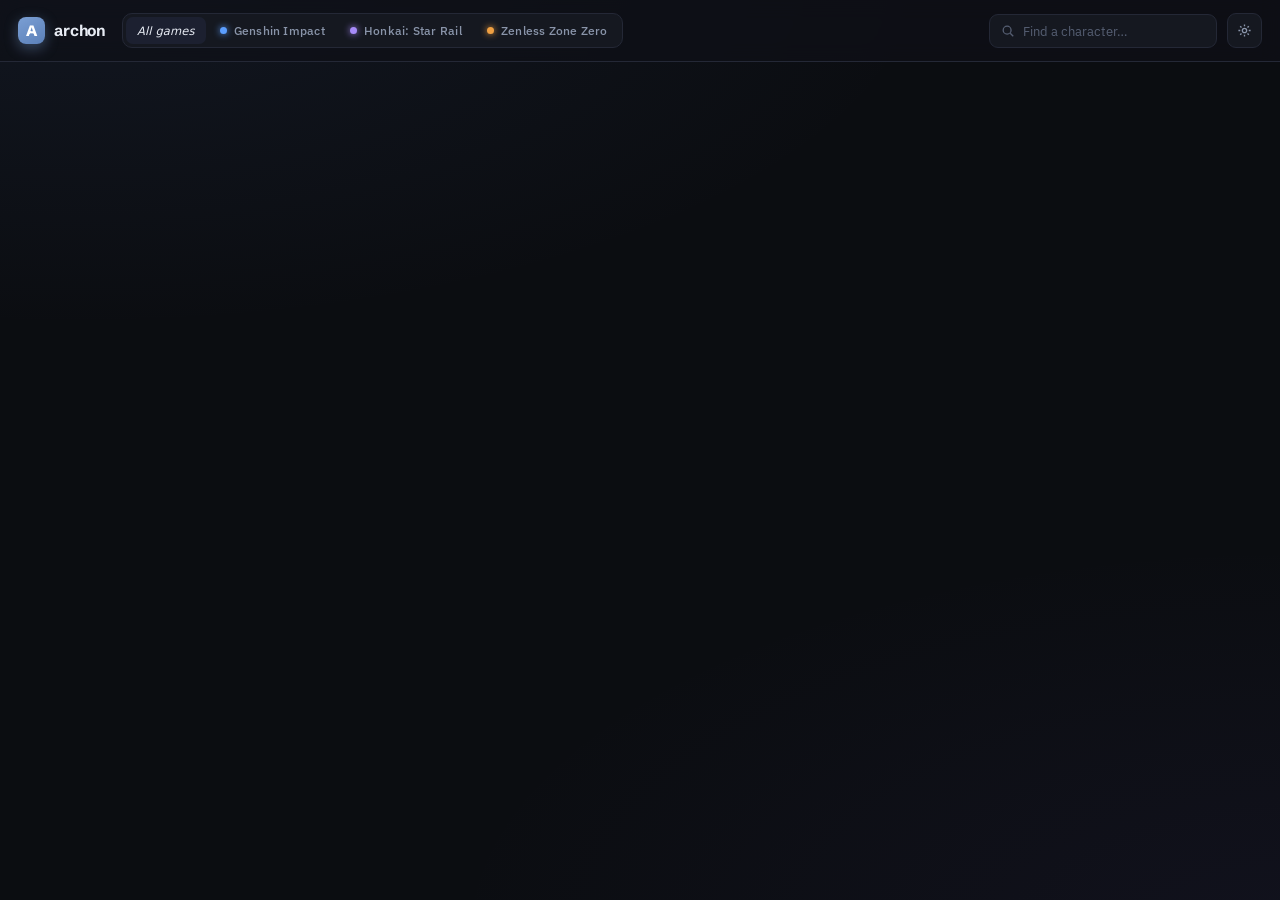
==== commit ec3e1bfe: "Add All Games landing view as default New "All" tab in the game switcher (default on load) shows a u" ====
--- a/index.html
+++ b/index.html
@@ -10,7 +10,7 @@
   <link href="build-sheet.css" rel="stylesheet">
   <link rel="stylesheet" href="style.css">
 </head>
-<body data-game="hsr" class="layout-composed">
+<body data-game="all" class="layout-composed">
   <template id="__bundler_thumbnail">
     <svg viewBox="0 0 100 100" xmlns="http://www.w3.org/2000/svg">
       <rect width="100" height="100" fill="#0b0c16"/>
--- a/build-sheet.css
+++ b/build-sheet.css
@@ -195,3 +195,15 @@
 }
 
 #frame[data-device="mobile"] .fullsheet .pair>.card{min-width:0;flex:1 1 100%;}
+
+/* ════ SHORT-VIEWPORT COMPACTION (≤ 780px tall) ════
+   At 680px the portrait at 3:3.45 ratio on a 300px column is ~345px — fine, but
+   combined with the plate and stat cards the left column exceeds the sticky area.
+   Reduce padding and tighten the portrait so the sticky left rail fits cleanly. */
+@media (max-height:780px){
+  #takeover .fullsheet{padding:14px 20px 28px;}
+  .fullsheet .grid{gap:14px;}
+  .fullsheet .art.sheet-portrait{aspect-ratio:3/2.7;}
+  .fullsheet .plate h1{font-size:26px;}
+  .fullsheet .col{gap:12px;}
+}
--- a/style.css
+++ b/style.css
@@ -31,6 +31,9 @@
   body[data-game="zzz"]{ --bg:#100b06; --surface:#170f07; --card:#211910; --card2:#181107; --card-hi:#2a2114; --border:#3a2e1c; --border-hi:#4e3e28;
     --ink:#f6f0e8; --dim:#b8a991; --faint:#7d705c; --amb-a:rgba(240,144,42,.18); --amb-b:rgba(190,70,24,.12);
     --accent:#f0a042; --accent2:#e07a18; --accent-soft:rgba(240,160,66,.15); --accent-line:rgba(240,160,66,.42); }
+  body[data-game="all"]{ --bg:#0b0d11; --surface:#0f1118; --card:#151820; --card2:#11141c; --card-hi:#1c2030; --border:#242836; --border-hi:#333848;
+    --ink:#e8ecf4; --dim:#8a95aa; --faint:#565f73; --amb-a:rgba(80,110,180,.10); --amb-b:rgba(100,80,190,.07);
+    --accent:#7b9fd4; --accent2:#5b80b8; --accent-soft:rgba(123,159,212,.14); --accent-line:rgba(123,159,212,.4); }
 
   /* ── device frame ── */
   .stage{flex:1;min-height:0;display:flex;align-items:stretch;justify-content:center;
@@ -217,12 +220,32 @@
   .es-mid{min-width:0;flex:1;display:flex;flex-direction:column;gap:2px;}
   .es-name{font-family:var(--fd);font-weight:600;font-size:13.5px;color:var(--ink);letter-spacing:-.01em;line-height:1.2;
     white-space:nowrap;overflow:hidden;text-overflow:ellipsis;}
+  .es-sig{display:flex;flex-wrap:wrap;gap:4px;margin:3px 0 1px;}
+  .es-sig-chip{font-family:var(--fm);font-size:9.5px;font-weight:600;color:var(--amber);background:var(--amber-soft);border:1px solid var(--amber-line);border-radius:var(--r-chip);padding:1px 6px;white-space:nowrap;}
   .es-type{font-family:var(--fm);font-size:9px;letter-spacing:.06em;text-transform:uppercase;color:var(--faint);margin-top:2px;}
   .es-right{flex:none;display:flex;flex-direction:column;align-items:flex-end;gap:1px;font-family:var(--fm);}
   .es-cd{font-family:var(--fd);font-weight:800;font-size:14px;color:var(--ink);font-variant-numeric:tabular-nums;letter-spacing:-.01em;}
   .es-cd.warn{color:var(--amber);}
   .es-rl{font-size:8.5px;letter-spacing:.08em;text-transform:uppercase;color:var(--faint);margin-top:1px;}
+  .es-chk{flex:none;background:none;border:none;cursor:pointer;color:var(--faint);padding:2px;line-height:0;border-radius:50%;transition:color .12s,opacity .12s;}
+  .es-chk:hover{color:var(--accent);}
+  .es-row.done .es-chk{color:var(--accent);}
+  .es-row.done{opacity:.45;}
+  .es-row.done.urgent{background:var(--card2);border-color:var(--border);}
+  .es-row.done .es-name{text-decoration:line-through;}
+  .es-row.done .es-sig{display:none;}
+  .es-gab{font-weight:600;letter-spacing:.03em;}
   .es-empty{font-family:var(--fm);font-size:11px;color:var(--faint);padding:8px 2px;line-height:1.5;}
+
+  /* ════ ALL-GAMES BANNER SECTIONS ════ */
+  .all-bn-section{padding:12px var(--pad-x) 14px;}
+  .all-bn-section+.all-bn-section{border-top:1px solid var(--border);padding-top:14px;}
+  .all-bn-ghead{display:flex;align-items:center;gap:8px;margin-bottom:11px;}
+  .all-bn-gdot{width:7px;height:7px;border-radius:50%;flex:none;}
+  .all-bn-gname{font-family:var(--fm);font-size:11px;font-weight:600;color:var(--ink);letter-spacing:.05em;text-transform:uppercase;flex:1;}
+  .all-bn-close{font-family:var(--fm);font-size:10.5px;color:var(--faint);}
+  /* All-games switcher button — no dot, slightly wider */
+  .gs-all{font-style:italic;letter-spacing:.01em;}
 
   /* ════ HERO BAND — just released ════ */
   .hero-wrap{padding:0 var(--pad-x);}
@@ -302,6 +325,7 @@
   .evt-pop-cdl{font-size:9px;letter-spacing:.08em;text-transform:uppercase;color:var(--faint);}
   .evt-pop-cd{font-family:var(--fd);font-weight:800;font-size:13px;color:var(--ink);font-variant-numeric:tabular-nums;}
   .evt-pop-cd.warn{color:var(--amber);}
+  .evt-pop-local{margin-top:6px;font-size:10px;color:var(--faint);}
   .evt-pop-rew{margin-top:8px;font-size:10px;color:var(--dim);line-height:1.45;border-top:1px solid var(--border);padding-top:8px;}
 
   /* ════ ROSTER (all chars by region) ════ */
@@ -436,3 +460,32 @@
 
   /* ════ NUMERALS — instrument-panel digits in IBM Plex Mono ════ */
   .cd-seg b, .es-cd, .evt-pop-cd{font-family:var(--fnum);font-variant-numeric:tabular-nums;letter-spacing:-.02em;}
+
+  /* ════ DESKTOP HERO BAND — landscape cards, not portrait ════
+     At desktop widths the 3:4 aspect ratio makes each card ~400px tall,
+     consuming most of a compact viewport. Switch to a fixed height so the
+     band reads as a horizontal strip rather than a wall of tall portraits. */
+  @media (min-width:641px){
+    .fcard{aspect-ratio:unset;height:210px;}
+    .fcard-name{font-size:19px;}
+    .hero{grid-template-columns:repeat(3,1fr)!important;}
+  }
+
+  /* ════ SHORT-VIEWPORT COMPACTION (≤ 780px tall) ════
+     Targets windows like 1300×680 where vertical space is at a premium.
+     Reduces section gaps, bar padding, countdown digit size, and livestream
+     strip padding so meaningful content shows above the fold. */
+  @media (max-height:780px){
+    :root{--gap-sec:18px;--pad-x:22px;}
+    .bar{padding:8px 18px;}
+    .sec{margin-bottom:10px;}
+    .ls{padding:11px 18px;}
+    .ls-ver{font-size:20px;}
+    .cd-seg{padding:4px 7px 3px;min-width:30px;}
+    .cd-seg b{font-size:15px;}
+    .ls-ico{width:38px;height:38px;}
+    .panel{padding:13px 14px 14px;}
+    .bn-thumb{width:42px;height:42px;}
+    .bn-card{padding:7px;}
+    .sheet-portrait{height:320px;}
+  }
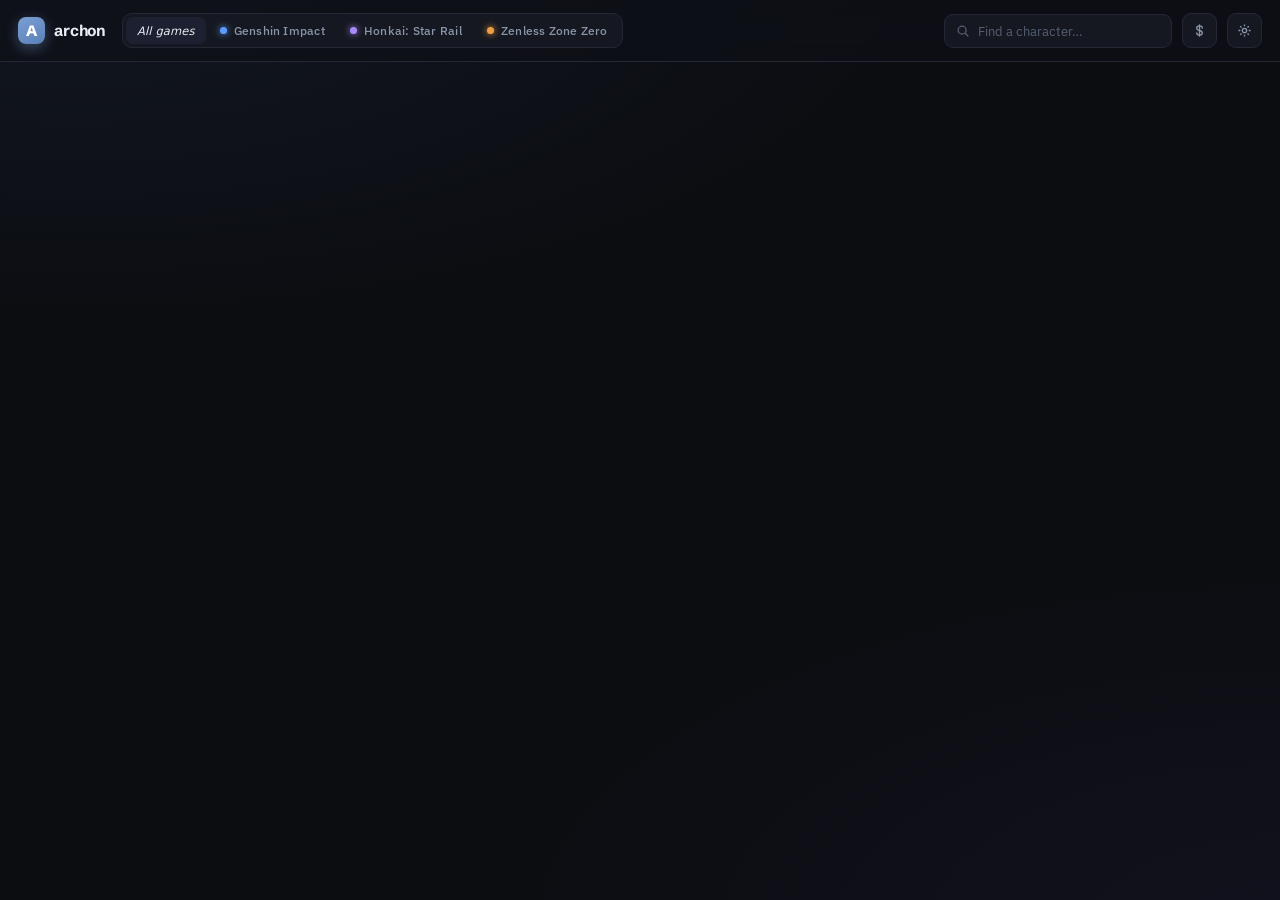
==== commit ecaefe5d: "Add spending tracker panel (Option A — topbar panel) $ button in the top bar opens a draggable panel" ====
--- a/index.html
+++ b/index.html
@@ -27,6 +27,7 @@
       <div class="device">
         <div id="screen"></div>
         <div id="takeover"></div>
+        <div id="spending"></div>
         <div id="tweaks"></div>
       </div>
     </div>
--- a/style.css
+++ b/style.css
@@ -213,7 +213,7 @@
   /* ending soon list inside panel */
   .es-list{display:flex;flex-direction:column;gap:8px;}
   .es-row{display:flex;align-items:center;gap:11px;padding:9px 11px;border-radius:var(--r-sm);background:var(--card2);
-    border:1px solid var(--border);position:relative;overflow:hidden;cursor:default;transition:transform .14s var(--ease),border-color .14s;}
+    border:1px solid var(--border);position:relative;overflow:hidden;cursor:pointer;transition:transform .14s var(--ease),border-color .14s;}
   .es-row:hover{transform:translateX(2px);border-color:var(--border-hi);}
   .es-row.urgent{background:var(--amber-soft);border-color:var(--amber-line);}
   .es-dot{width:8px;height:8px;border-radius:50%;flex:none;box-shadow:0 0 6px currentColor;}
@@ -246,6 +246,15 @@
   .all-bn-close{font-family:var(--fm);font-size:10.5px;color:var(--faint);}
   /* All-games switcher button — no dot, slightly wider */
   .gs-all{font-style:italic;letter-spacing:.01em;}
+
+  /* ════ ALL-GAMES TWO-COLUMN LAYOUT ════ */
+  .all-cols{display:grid;grid-template-columns:1fr 1.3fr;gap:18px;padding:var(--gap-sec) var(--pad-x);align-items:start;}
+  .all-cols .block{padding:0;}
+  #frame[data-device="mobile"] .all-cols{grid-template-columns:1fr 1.1fr;gap:9px;padding:14px 10px;}
+  #frame[data-device="mobile"] .all-cols .panel{padding:11px 10px 12px;}
+  #frame[data-device="mobile"] .all-cols .all-bn-section{padding:8px 6px 9px;}
+  #frame[data-device="mobile"] .all-cols .bn-thumb{width:38px;height:38px;}
+  #frame[data-device="mobile"] .all-cols .es-row{padding:7px 8px;gap:8px;}
 
   /* ════ HERO BAND — just released ════ */
   .hero-wrap{padding:0 var(--pad-x);}
@@ -310,15 +319,18 @@
     @keyframes soonpulse{0%,100%{box-shadow:0 0 0 0 rgba(245,185,69,0);}50%{box-shadow:0 0 0 2px rgba(245,185,69,.34);}}
   }
   /* event hover popup */
-  .evt-pop{position:fixed;z-index:80;left:0;top:0;pointer-events:none;width:232px;background:var(--surface);
+  .evt-pop{position:fixed;z-index:80;left:0;top:0;pointer-events:none;width:260px;background:var(--surface);
     border:1px solid var(--border-hi);border-radius:12px;padding:12px 13px;box-shadow:0 20px 54px rgba(0,0,0,.55);
     font-family:var(--fm);opacity:0;transform:translateY(5px);transition:opacity .12s var(--ease),transform .12s var(--ease);}
-  .evt-pop.on{opacity:1;transform:none;}
+  .evt-pop.on{opacity:1;transform:none;pointer-events:auto;}
   .evt-pop-h{display:flex;align-items:center;gap:7px;margin-bottom:7px;}
   .evt-pop-dot{width:7px;height:7px;border-radius:50%;box-shadow:0 0 6px currentColor;flex:none;}
   .evt-pop-type{font-size:9px;letter-spacing:.1em;text-transform:uppercase;}
-  .evt-pop-warn{display:inline-flex;align-items:center;gap:4px;margin-left:auto;font-size:8px;letter-spacing:.04em;text-transform:uppercase;color:var(--amber);}
-  .evt-pop-name{font-family:var(--fd);font-weight:700;font-size:15px;color:var(--ink);line-height:1.2;margin-bottom:8px;letter-spacing:-.01em;}
+  .evt-pop-warn{display:inline-flex;align-items:center;gap:4px;font-size:8px;letter-spacing:.04em;text-transform:uppercase;color:var(--amber);}
+  .evt-pop-close{margin-left:auto;appearance:none;border:0;background:none;color:var(--faint);font-size:13px;line-height:1;width:20px;height:20px;border-radius:5px;cursor:pointer;display:grid;place-items:center;flex:none;}
+  .evt-pop-close:hover{color:var(--ink);background:var(--card-hi);}
+  .evt-pop-name{font-family:var(--fd);font-weight:700;font-size:15px;color:var(--ink);line-height:1.2;margin-bottom:6px;letter-spacing:-.01em;}
+  .evt-pop-tagline{font-family:var(--fm);font-size:10.5px;color:var(--dim);line-height:1.5;margin-bottom:9px;}
   .evt-pop-dates{display:flex;align-items:baseline;justify-content:space-between;gap:8px;font-size:10.5px;color:var(--dim);margin-bottom:9px;}
   .evt-pop-len{color:var(--faint);font-size:9.5px;flex:none;}
   .evt-pop-cdrow{display:flex;align-items:center;justify-content:space-between;gap:8px;padding:7px 10px;background:var(--card);border:1px solid var(--border);border-radius:8px;}
@@ -458,6 +470,47 @@
   .twk-sw-btn.on{background:var(--accent-soft);border-color:var(--accent-line);}
   .twk-sw-btn.on::after{transform:translateX(17px);background:var(--accent);}
 
+  /* ════ SPENDING PANEL ════ */
+  #spending{position:absolute;right:16px;bottom:16px;z-index:89;width:290px;display:none;flex-direction:column;
+    background:color-mix(in srgb,var(--surface) 92%,#000);border:1px solid var(--border-hi);border-radius:14px;
+    box-shadow:0 18px 50px rgba(0,0,0,.5);overflow:hidden;font-family:var(--fm);}
+  #spending.on{display:flex;}
+  .spd-hd{display:flex;align-items:center;justify-content:space-between;padding:11px 10px 11px 15px;cursor:move;user-select:none;border-bottom:1px solid var(--border);}
+  .spd-hd b{font-family:var(--fd);font-size:12.5px;font-weight:700;letter-spacing:.01em;color:var(--ink);}
+  .spd-x{appearance:none;border:0;background:transparent;color:var(--faint);width:24px;height:24px;border-radius:7px;cursor:pointer;font-size:14px;line-height:1;display:grid;place-items:center;}
+  .spd-x:hover{background:var(--card-hi);color:var(--ink);}
+  .spd-body{padding:6px 14px 15px;display:flex;flex-direction:column;gap:12px;max-height:70vh;overflow-y:auto;}
+  .spd-totals{background:var(--card);border:1px solid var(--border);border-radius:10px;padding:12px 13px;margin-top:2px;}
+  .spd-grand{font-family:var(--fd);font-size:26px;font-weight:800;color:var(--ink);letter-spacing:-.02em;line-height:1;margin-bottom:9px;}
+  .spd-bygame{display:flex;gap:7px;flex-wrap:wrap;}
+  .spd-gtot{display:inline-flex;align-items:center;gap:5px;font-family:var(--fm);font-size:10px;color:var(--dim);background:var(--card2);border:1px solid var(--border);border-radius:6px;padding:3px 7px;}
+  .spd-gtot b{color:var(--ink);font-weight:600;font-family:var(--fnum);}
+  .spd-gdot{width:6px;height:6px;border-radius:50%;flex:none;}
+  .spd-sec{font-size:9px;letter-spacing:.14em;text-transform:uppercase;color:var(--faint);display:flex;align-items:center;gap:7px;}
+  .spd-count{background:var(--card-hi);border:1px solid var(--border);border-radius:5px;padding:1px 5px;font-size:9px;color:var(--dim);letter-spacing:0;text-transform:none;}
+  .spd-form{display:flex;flex-direction:column;gap:7px;}
+  .spd-row2{display:grid;grid-template-columns:1fr 1fr;gap:7px;}
+  .spd-sel,.spd-inp{background:var(--card);border:1px solid var(--border);border-radius:8px;padding:7px 9px;
+    font-family:var(--fm);font-size:11px;color:var(--ink);outline:none;width:100%;transition:border-color .12s;-webkit-appearance:none;}
+  .spd-sel:focus,.spd-inp:focus{border-color:var(--accent);}
+  .spd-sel option{background:var(--surface);color:var(--ink);}
+  .spd-inp::placeholder{color:var(--faint);}
+  .spd-inp[type="number"]{font-family:var(--fnum);}
+  .spd-add{background:var(--accent);color:#fff;border:0;border-radius:8px;padding:8px 14px;font-family:var(--fm);
+    font-size:11.5px;font-weight:600;cursor:pointer;transition:opacity .12s;letter-spacing:.02em;width:100%;}
+  .spd-add:hover{opacity:.88;}
+  .spd-log{display:flex;flex-direction:column;gap:5px;max-height:220px;overflow-y:auto;}
+  .spd-entry{display:flex;align-items:center;gap:7px;padding:7px 9px;background:var(--card);border:1px solid var(--border);border-radius:8px;}
+  .spd-edate{color:var(--faint);font-size:9.5px;white-space:nowrap;flex:none;min-width:36px;}
+  .spd-edot{width:6px;height:6px;border-radius:50%;flex:none;}
+  .spd-emid{flex:1;min-width:0;display:flex;flex-direction:column;gap:1px;}
+  .spd-ecat{font-size:11px;color:var(--ink);font-weight:500;white-space:nowrap;overflow:hidden;text-overflow:ellipsis;}
+  .spd-enote{font-size:9.5px;color:var(--faint);white-space:nowrap;overflow:hidden;text-overflow:ellipsis;}
+  .spd-eamt{color:var(--ink);font-family:var(--fnum);font-weight:600;font-size:11.5px;flex:none;white-space:nowrap;}
+  .spd-del{flex:none;background:none;border:none;cursor:pointer;color:var(--faint);font-size:11px;padding:2px 4px;border-radius:4px;line-height:1;transition:color .12s,background .12s;}
+  .spd-del:hover{color:var(--ink);background:var(--card-hi);}
+  .spd-empty{font-family:var(--fm);font-size:11px;color:var(--faint);line-height:1.5;margin:0;}
+
   /* ════ NUMERALS — instrument-panel digits in IBM Plex Mono ════ */
   .cd-seg b, .es-cd, .evt-pop-cd{font-family:var(--fnum);font-variant-numeric:tabular-nums;letter-spacing:-.02em;}
 
